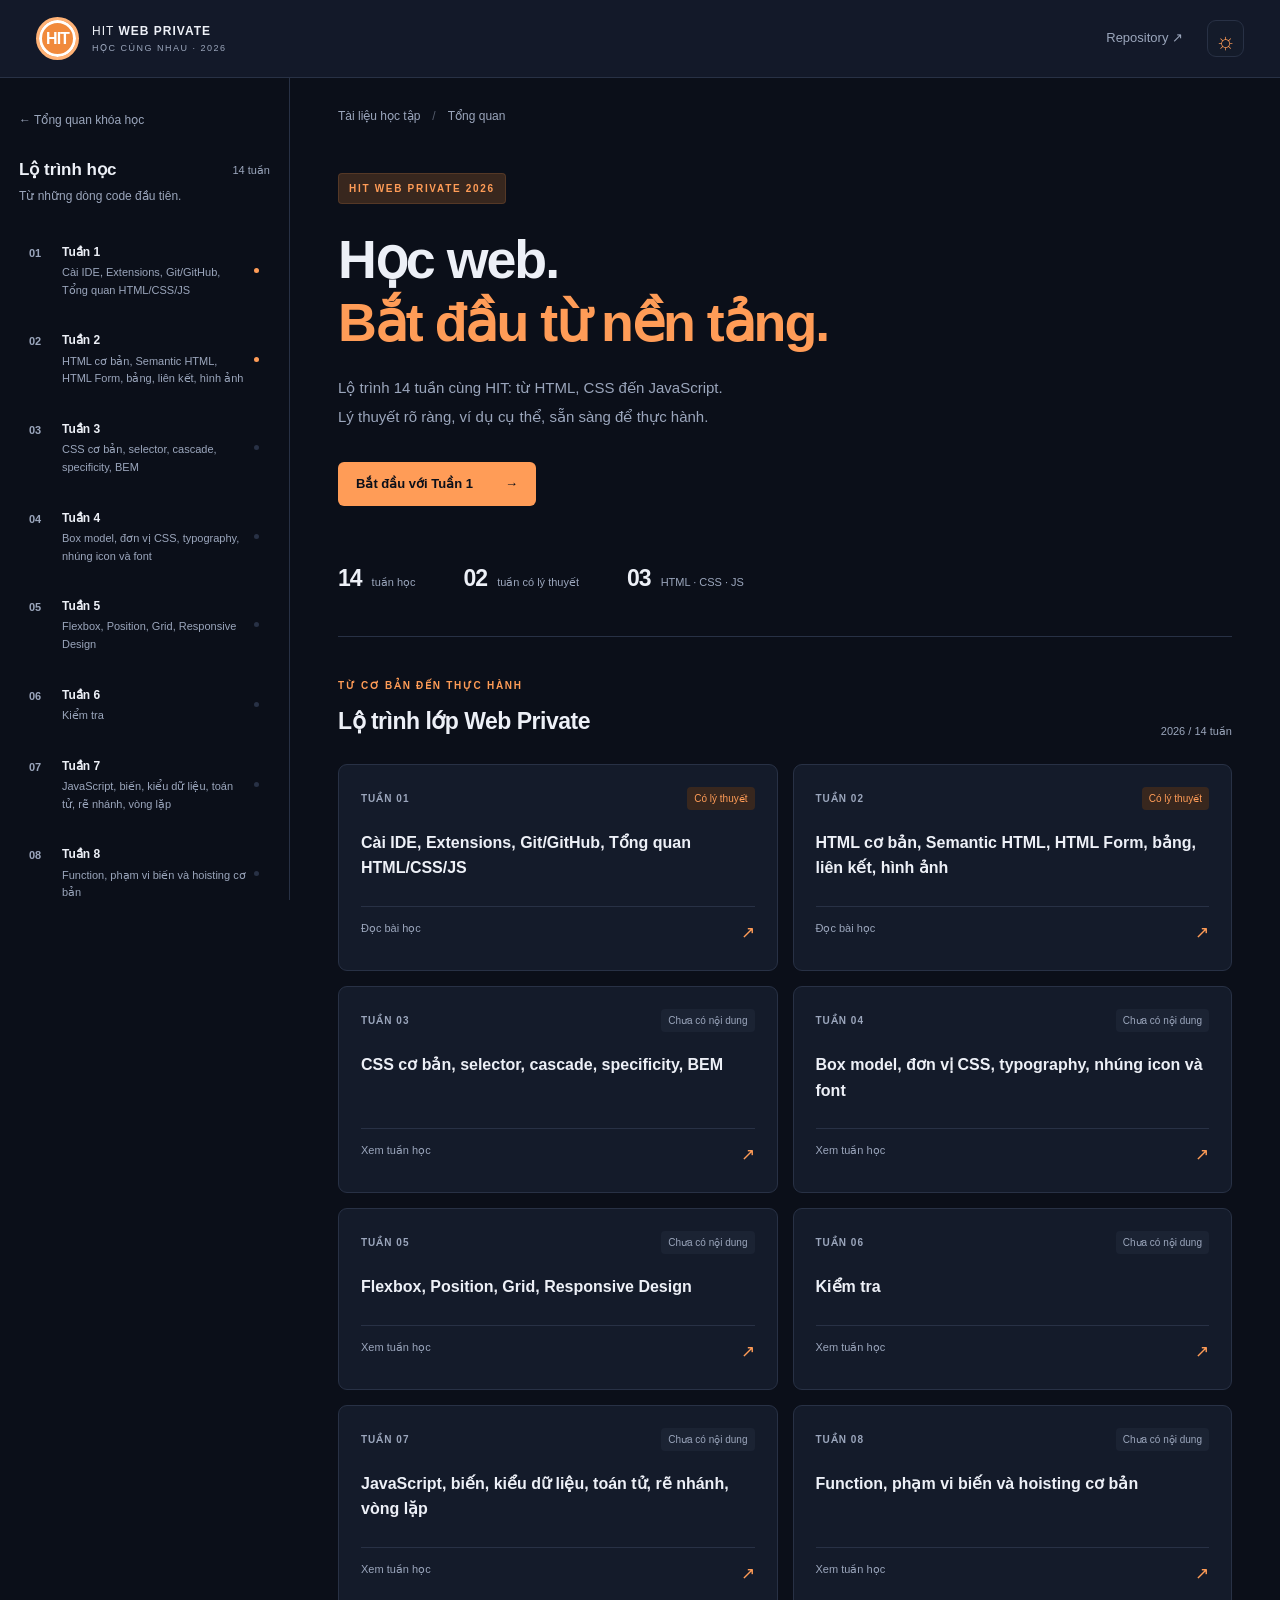
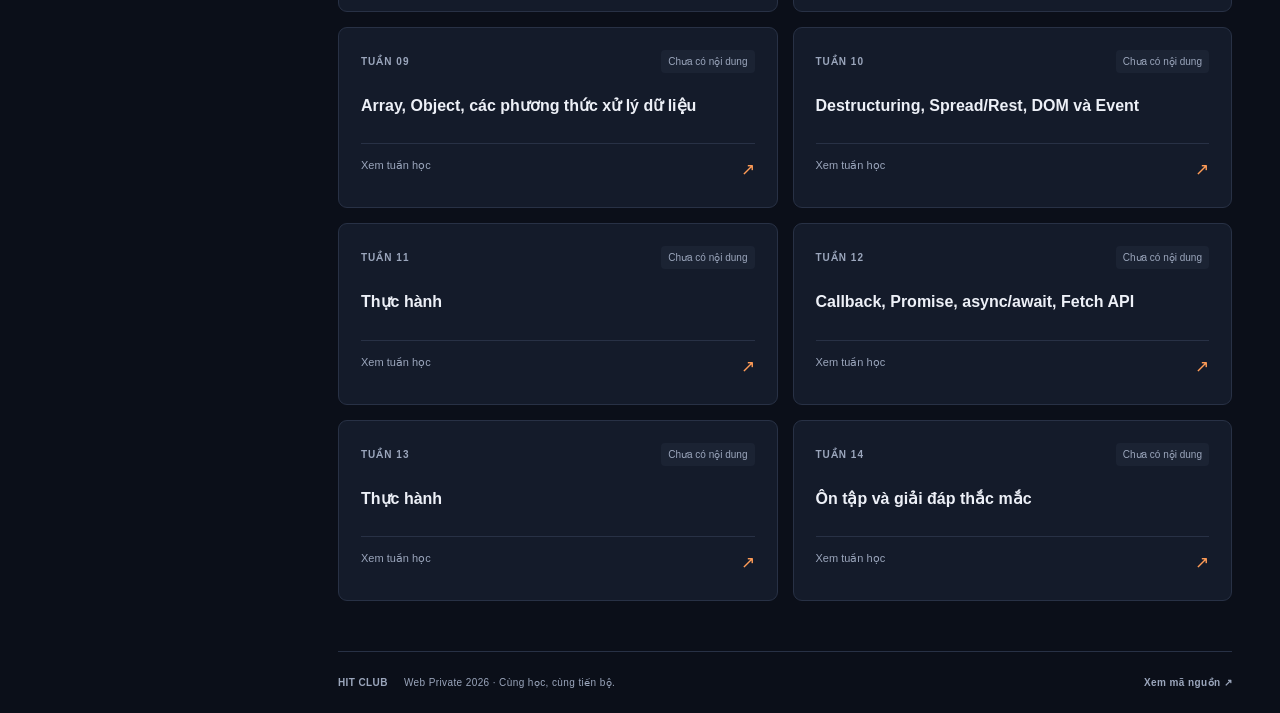
==== index.html @ e788c8a3 "feat(01-01): add weekly theory website" ====
<!DOCTYPE html>
<html lang="vi"><head><meta charset="utf-8"><meta name="viewport" content="width=device-width, initial-scale=1"><meta name="description" content="Tài liệu lớp HIT Web Private 2026: lộ trình 14 tuần, lý thuyết và ví dụ thực hành."><title>Lộ trình học · HIT Web Private 2026</title><link rel="stylesheet" href="assets/site.css"><script src="assets/site.js" defer></script></head>
<body><a class="skip" href="#content">Đến nội dung chính</a><header class="header"><a class="brand" href="index.html"><span class="logo">HIT</span><span>HIT <strong>WEB PRIVATE</strong><small>HỌC CÙNG NHAU · 2026</small></span></a><div class="header-actions"><a class="repo" href="https://github.com/thienbao28287/WEB_PRIVATE_2026">Repository ↗</a><button id="theme" type="button" aria-label="Chuyển giao diện sáng tối">☼</button></div></header>
<div class="layout"><aside class="sidebar"><a class="course-home" href="index.html">← Tổng quan khóa học</a><div class="sidebar-title"><h2>Lộ trình học</h2><span>14 tuần</span></div><p class="sidebar-note">Từ những dòng code đầu tiên.</p><nav aria-label="Danh sách tuần"><a class="week " href="Lesson1/README.html" ><span class="week-number">01</span><span><b>Tuần 1</b><span>Cài IDE, Extensions, Git/GitHub, Tổng quan HTML/CSS/JS</span></span><span class="status ready" aria-label="Có lý thuyết"></span></a><a class="week " href="Lesson2/README.html" ><span class="week-number">02</span><span><b>Tuần 2</b><span>HTML cơ bản, Semantic HTML, HTML Form, bảng, liên kết, hình ảnh</span></span><span class="status ready" aria-label="Có lý thuyết"></span></a><a class="week " href="Lesson3/README.html" ><span class="week-number">03</span><span><b>Tuần 3</b><span>CSS cơ bản, selector, cascade, specificity, BEM</span></span><span class="status " aria-label="Chưa có nội dung"></span></a><a class="week " href="Lesson4/README.html" ><span class="week-number">04</span><span><b>Tuần 4</b><span>Box model, đơn vị CSS, typography, nhúng icon và font</span></span><span class="status " aria-label="Chưa có nội dung"></span></a><a class="week " href="Lesson5/README.html" ><span class="week-number">05</span><span><b>Tuần 5</b><span>Flexbox, Position, Grid, Responsive Design</span></span><span class="status " aria-label="Chưa có nội dung"></span></a><a class="week " href="Lesson6/README.html" ><span class="week-number">06</span><span><b>Tuần 6</b><span>Kiểm tra</span></span><span class="status " aria-label="Chưa có nội dung"></span></a><a class="week " href="Lesson7/README.html" ><span class="week-number">07</span><span><b>Tuần 7</b><span>JavaScript, biến, kiểu dữ liệu, toán tử, rẽ nhánh, vòng lặp</span></span><span class="status " aria-label="Chưa có nội dung"></span></a><a class="week " href="Lesson8/README.html" ><span class="week-number">08</span><span><b>Tuần 8</b><span>Function, phạm vi biến và hoisting cơ bản</span></span><span class="status " aria-label="Chưa có nội dung"></span></a><a class="week " href="Lesson9/README.html" ><span class="week-number">09</span><span><b>Tuần 9</b><span>Array, Object, các phương thức xử lý dữ liệu</span></span><span class="status " aria-label="Chưa có nội dung"></span></a><a class="week " href="Lesson10/README.html" ><span class="week-number">10</span><span><b>Tuần 10</b><span>Destructuring, Spread/Rest, DOM và Event</span></span><span class="status " aria-label="Chưa có nội dung"></span></a><a class="week " href="Lesson11/README.html" ><span class="week-number">11</span><span><b>Tuần 11</b><span>Thực hành</span></span><span class="status " aria-label="Chưa có nội dung"></span></a><a class="week " href="Lesson12/README.html" ><span class="week-number">12</span><span><b>Tuần 12</b><span>Callback, Promise, async/await, Fetch API</span></span><span class="status " aria-label="Chưa có nội dung"></span></a><a class="week " href="Lesson13/README.html" ><span class="week-number">13</span><span><b>Tuần 13</b><span>Thực hành</span></span><span class="status " aria-label="Chưa có nội dung"></span></a><a class="week " href="Lesson14/README.html" ><span class="week-number">14</span><span><b>Tuần 14</b><span>Ôn tập và giải đáp thắc mắc</span></span><span class="status " aria-label="Chưa có nội dung"></span></a></nav><div class="sidebar-footer"><span class="status ready"></span> 2 tuần đã có tài liệu</div></aside><main id="content" tabindex="-1"><div class="breadcrumb">Tài liệu học tập <span>/</span> Tổng quan</div><section class="hero"><span class="eyebrow">HIT WEB PRIVATE 2026</span><h1>Học web.<br><span>Bắt đầu từ nền tảng.</span></h1><p>Lộ trình 14 tuần cùng HIT: từ HTML, CSS đến JavaScript.<br>Lý thuyết rõ ràng, ví dụ cụ thể, sẵn sàng để thực hành.</p><a class="primary" href="Lesson1/README.html">Bắt đầu với Tuần 1 <span>→</span></a><div class="course-stats"><div><strong>14</strong><span>tuần học</span></div><div><strong>02</strong><span>tuần có lý thuyết</span></div><div><strong>03</strong><span>HTML · CSS · JS</span></div></div></section><section class="curriculum"><div class="section-title"><div><span class="eyebrow">TỪ CƠ BẢN ĐẾN THỰC HÀNH</span><h2>Lộ trình lớp Web Private</h2></div><span>2026 / 14 tuần</span></div><div class="lesson-grid"><a class="lesson-card" href="Lesson1/README.html"><div class="card-meta"><span>TUẦN 01</span><span class="pill published">Có lý thuyết</span></div><h3>Cài IDE, Extensions, Git/GitHub, Tổng quan HTML/CSS/JS</h3><div class="card-bottom"><span>Đọc bài học</span><span aria-hidden="true">↗</span></div></a><a class="lesson-card" href="Lesson2/README.html"><div class="card-meta"><span>TUẦN 02</span><span class="pill published">Có lý thuyết</span></div><h3>HTML cơ bản, Semantic HTML, HTML Form, bảng, liên kết, hình ảnh</h3><div class="card-bottom"><span>Đọc bài học</span><span aria-hidden="true">↗</span></div></a><a class="lesson-card" href="Lesson3/README.html"><div class="card-meta"><span>TUẦN 03</span><span class="pill ">Chưa có nội dung</span></div><h3>CSS cơ bản, selector, cascade, specificity, BEM</h3><div class="card-bottom"><span>Xem tuần học</span><span aria-hidden="true">↗</span></div></a><a class="lesson-card" href="Lesson4/README.html"><div class="card-meta"><span>TUẦN 04</span><span class="pill ">Chưa có nội dung</span></div><h3>Box model, đơn vị CSS, typography, nhúng icon và font</h3><div class="card-bottom"><span>Xem tuần học</span><span aria-hidden="true">↗</span></div></a><a class="lesson-card" href="Lesson5/README.html"><div class="card-meta"><span>TUẦN 05</span><span class="pill ">Chưa có nội dung</span></div><h3>Flexbox, Position, Grid, Responsive Design</h3><div class="card-bottom"><span>Xem tuần học</span><span aria-hidden="true">↗</span></div></a><a class="lesson-card" href="Lesson6/README.html"><div class="card-meta"><span>TUẦN 06</span><span class="pill ">Chưa có nội dung</span></div><h3>Kiểm tra</h3><div class="card-bottom"><span>Xem tuần học</span><span aria-hidden="true">↗</span></div></a><a class="lesson-card" href="Lesson7/README.html"><div class="card-meta"><span>TUẦN 07</span><span class="pill ">Chưa có nội dung</span></div><h3>JavaScript, biến, kiểu dữ liệu, toán tử, rẽ nhánh, vòng lặp</h3><div class="card-bottom"><span>Xem tuần học</span><span aria-hidden="true">↗</span></div></a><a class="lesson-card" href="Lesson8/README.html"><div class="card-meta"><span>TUẦN 08</span><span class="pill ">Chưa có nội dung</span></div><h3>Function, phạm vi biến và hoisting cơ bản</h3><div class="card-bottom"><span>Xem tuần học</span><span aria-hidden="true">↗</span></div></a><a class="lesson-card" href="Lesson9/README.html"><div class="card-meta"><span>TUẦN 09</span><span class="pill ">Chưa có nội dung</span></div><h3>Array, Object, các phương thức xử lý dữ liệu</h3><div class="card-bottom"><span>Xem tuần học</span><span aria-hidden="true">↗</span></div></a><a class="lesson-card" href="Lesson10/README.html"><div class="card-meta"><span>TUẦN 10</span><span class="pill ">Chưa có nội dung</span></div><h3>Destructuring, Spread/Rest, DOM và Event</h3><div class="card-bottom"><span>Xem tuần học</span><span aria-hidden="true">↗</span></div></a><a class="lesson-card" href="Lesson11/README.html"><div class="card-meta"><span>TUẦN 11</span><span class="pill ">Chưa có nội dung</span></div><h3>Thực hành</h3><div class="card-bottom"><span>Xem tuần học</span><span aria-hidden="true">↗</span></div></a><a class="lesson-card" href="Lesson12/README.html"><div class="card-meta"><span>TUẦN 12</span><span class="pill ">Chưa có nội dung</span></div><h3>Callback, Promise, async/await, Fetch API</h3><div class="card-bottom"><span>Xem tuần học</span><span aria-hidden="true">↗</span></div></a><a class="lesson-card" href="Lesson13/README.html"><div class="card-meta"><span>TUẦN 13</span><span class="pill ">Chưa có nội dung</span></div><h3>Thực hành</h3><div class="card-bottom"><span>Xem tuần học</span><span aria-hidden="true">↗</span></div></a><a class="lesson-card" href="Lesson14/README.html"><div class="card-meta"><span>TUẦN 14</span><span class="pill ">Chưa có nội dung</span></div><h3>Ôn tập và giải đáp thắc mắc</h3><div class="card-bottom"><span>Xem tuần học</span><span aria-hidden="true">↗</span></div></a></div></section><footer class="footer">HIT CLUB <span>Web Private 2026 · Cùng học, cùng tiến bộ.</span><a href="https://github.com/thienbao28287/WEB_PRIVATE_2026">Xem mã nguồn ↗</a></footer></main></div><button id="top" type="button" aria-label="Về đầu trang" hidden>↑</button></body></html>
---- assets/site.css ----
:root{color-scheme:dark;--bg:#0b0f19;--surface:#141b2a;--surface2:#1b2333;--text:#edf0f7;--muted:#9ba6bc;--line:#283145;--accent:#ff9c57;--tint:#38271e;--header:rgba(20,27,42,.96)}
:root[data-theme=light]{color-scheme:light;--bg:#faf9f6;--surface:#fff;--surface2:#f0eeea;--text:#222936;--muted:#606979;--line:#dededb;--accent:#ab4700;--tint:#fff0e3;--header:rgba(255,255,255,.96)}
*{box-sizing:border-box}html{scroll-behavior:smooth;scroll-padding-top:100px}body{margin:0;background:var(--bg);color:var(--text);font:15px/1.7 'Segoe UI',Arial,sans-serif}a{color:inherit;text-decoration:none}button{font:inherit;cursor:pointer}button,a{-webkit-tap-highlight-color:transparent}a:focus-visible,button:focus-visible{outline:2px solid var(--accent);outline-offset:5px}button{color:var(--text);background:var(--surface);border:1px solid var(--line)}.skip{position:fixed;top:-80px;background:var(--surface);padding:12px;z-index:20}.skip:focus{top:5px}.header{height:78px;position:sticky;top:0;z-index:10;display:flex;align-items:center;justify-content:space-between;padding:0 36px;background:var(--header);border-bottom:1px solid var(--line)}.brand{display:flex;align-items:center;gap:13px;font-size:12px;letter-spacing:1px}.brand strong{font-weight:800}.brand small{display:block;font-size:9px;color:var(--muted);letter-spacing:1.5px}.logo{border:3px solid #ffb276;background:#f18a3c;color:white;box-shadow:inset 0 0 0 3px white;border-radius:50%;width:43px;height:43px;display:grid;place-items:center;font-weight:900;font-size:16px;letter-spacing:-1px}.header-actions{display:flex;align-items:center;gap:24px}.repo{color:var(--muted);font-size:13px}.header button{width:37px;height:37px;border-radius:9px;font-size:23px;color:var(--accent)}.layout{max-width:1600px;margin:auto;display:grid;grid-template-columns:290px minmax(0,1fr)}.layout:has(.toc){grid-template-columns:290px minmax(0,1fr) 220px}.sidebar{position:sticky;top:78px;height:calc(100dvh - 78px);overflow-y:auto;padding:28px 19px;border-right:1px solid var(--line);scrollbar-width:thin}.course-home{font-size:12px;color:var(--muted)}.sidebar-title{display:flex;align-items:center;justify-content:space-between;margin-top:24px}.sidebar-title h2{font-size:17px;margin:0}.sidebar-title>span{font-size:11px;color:var(--muted)}.sidebar-note{font-size:12px;color:var(--muted);margin:2px 0 22px}.week{display:grid;grid-template-columns:25px 1fr 6px;gap:8px;padding:12px 9px;border:1px solid transparent;border-radius:7px;margin:5px 0;align-items:center}.week:hover{background:var(--surface)}.week.active{background:var(--tint);border-color:var(--accent)}.week-number{font-size:11px;font-weight:700;color:var(--muted);align-self:start;padding-top:2px}.week b{display:block;font-size:12px;font-weight:650}.week>span>span{display:block;color:var(--muted);font-size:11px;line-height:1.6;margin-top:2px}.status{display:inline-block;width:5px;height:5px;border-radius:50%;background:var(--line)}.status.ready{background:var(--accent)}.sidebar-footer{padding:18px 8px;color:var(--muted);font-size:11px;border-top:1px solid var(--line);margin-top:20px}.sidebar-footer .status{margin-right:6px}main{padding:28px 48px 0;min-width:0}.breadcrumb{color:var(--muted);font-size:12px;display:flex;gap:12px}.breadcrumb span{opacity:.5}.hero{padding:47px 0 38px;position:relative;border-bottom:1px solid var(--line)}.eyebrow{font-size:10px;font-weight:750;letter-spacing:1.7px;color:var(--accent)}.hero>.eyebrow{background:var(--tint);border:1px solid #ff9c5725;border-radius:4px;display:inline-block;padding:6px 10px}.hero h1{font-size:clamp(36px,4.2vw,63px);line-height:1.16;letter-spacing:-2px;margin:24px 0 21px;font-weight:800}.hero h1 span{color:var(--accent)}.hero p{font-size:15px;color:var(--muted);line-height:1.9}.primary{display:inline-flex;gap:32px;align-items:center;background:var(--accent);color:var(--bg);border-radius:6px;padding:11px 18px;font-size:13px;font-weight:750;margin:16px 0}.primary:hover{filter:brightness(1.1)}.course-stats{display:flex;gap:48px;margin-top:37px}.course-stats>div{display:flex;align-items:baseline;gap:10px}.course-stats strong{font-size:23px;letter-spacing:-1px}.course-stats span{font-size:11px;color:var(--muted)}.curriculum{padding:34px 0 50px}.section-title{display:flex;align-items:end;justify-content:space-between;gap:15px;margin-bottom:23px}.section-title h2{font-size:23px;margin:5px 0 0;letter-spacing:-.5px}.section-title>span{font-size:11px;color:var(--muted);white-space:nowrap}.lesson-grid{display:grid;grid-template-columns:repeat(2,minmax(0,1fr));gap:15px}.lesson-card{display:flex;flex-direction:column;padding:22px;background:var(--surface);border:1px solid var(--line);border-radius:9px;transition:border-color .15s,transform .15s}.lesson-card:hover{border-color:var(--accent);transform:translateY(-2px)}.card-meta{display:flex;align-items:center;justify-content:space-between;gap:8px;font-size:10px;font-weight:700;letter-spacing:1px;color:var(--muted)}.pill{font-weight:400;letter-spacing:0;font-size:10px;padding:3px 7px;border-radius:4px;background:var(--surface2)}.pill.published{background:var(--tint);color:var(--accent)}.lesson-card h3{font-size:16px;line-height:1.6;margin:20px 0 25px;font-weight:650}.card-bottom{margin-top:auto;border-top:1px solid var(--line);padding-top:12px;display:flex;justify-content:space-between;font-size:11px;color:var(--muted)}.card-bottom>span:last-child{color:var(--accent);font-size:17px}.footer{border-top:1px solid var(--line);padding:22px 0;display:flex;gap:16px;flex-wrap:wrap;font-size:10px;font-weight:700;letter-spacing:.4px;color:var(--muted)}.footer span{font-weight:400}.footer a{margin-left:auto}.lesson-header{padding:39px 0 26px;border-bottom:1px solid var(--line)}.lesson-header h1{font-size:clamp(28px,3vw,42px);line-height:1.3;letter-spacing:-1px;margin:16px 0 20px}.lesson-meta{display:flex;gap:22px;font-size:11px;color:var(--muted)}.lesson-meta a{color:var(--accent)}.prose{line-height:1.9;font-size:15px;padding:12px 0 30px;overflow-wrap:anywhere}.prose h2{font-size:25px;line-height:1.4;margin:35px 0 18px}.prose h3{font-size:19px;margin:29px 0 15px}.prose p{margin:15px 0;color:var(--muted)}.prose li{color:var(--muted);padding-left:4px;margin:6px 0}.prose ul{padding-left:23px}.prose strong{color:var(--text);font-weight:650}.prose a{color:var(--accent);text-decoration:underline;text-underline-offset:3px}.prose img{max-width:100%;height:auto;display:block;border-radius:7px;margin:20px 0;border:1px solid var(--line)}.prose hr{border:0;border-top:1px solid var(--line);margin:25px 0}.prose h2+hr{display:none}code{font:12px/1.8 Consolas,'Courier New',monospace;background:var(--surface2);color:var(--accent);padding:3px 5px;border-radius:4px}.code-block{background:var(--surface);border:1px solid var(--line);border-radius:8px;margin:20px 0;overflow:hidden}.code-toolbar{display:flex;align-items:center;justify-content:space-between;padding:7px 15px;background:var(--surface2);font:11px Consolas,monospace;color:var(--muted)}.copy{font:11px 'Segoe UI',sans-serif;background:transparent;border:0;color:var(--muted);padding:5px}.copy:hover{color:var(--accent)}pre{overflow:auto;margin:0;padding:20px;line-height:1.8;tab-size:4}pre code{background:none;padding:0;color:var(--text);font-size:12px;white-space:pre}.table-wrap{max-width:100%;overflow-x:auto;border:1px solid var(--line);border-radius:7px;margin:20px 0}table{border-collapse:collapse;width:100%;min-width:430px;font-size:13px}th,td{text-align:left;border-bottom:1px solid var(--line);padding:12px 15px;vertical-align:top}th{background:var(--surface2);font-weight:650}td{color:var(--muted)}tr:last-child td{border-bottom:0}.toc{position:sticky;top:78px;height:calc(100dvh - 78px);overflow:auto;padding:36px 22px 25px 0}.toc nav{border-left:1px solid var(--line);margin-top:18px}.toc a{display:block;padding:7px 0 7px 14px;border-left:2px solid transparent;margin-left:-1px;font-size:11px;line-height:1.6;color:var(--muted)}.toc a.level-3{padding-left:24px;font-size:10px}.toc a.current,.toc a:hover{color:var(--accent);border-left-color:var(--accent)}.lesson-pagination{display:flex;justify-content:space-between;gap:20px;border-top:1px solid var(--line);padding:25px 0;font-size:13px;color:var(--accent)}.empty{padding:65px 0 90px}.empty h2{font-size:30px}.empty p{max-width:55ch}#top{position:fixed;right:22px;bottom:22px;width:40px;height:40px;border-radius:8px;color:var(--accent);z-index:9}#top[hidden]{display:none}
@media(min-width:1500px){main{padding-left:64px;padding-right:64px}}@media(max-width:1199px){.layout:has(.toc){grid-template-columns:260px minmax(0,1fr)}.layout{grid-template-columns:260px minmax(0,1fr)}.toc{display:none}main{padding:25px 32px 0}.course-stats{gap:24px}}@media(max-width:767px){.header{height:65px;padding:0 20px}.brand{font-size:10px}.brand small{font-size:8px}.repo{font-size:11px}.header-actions{gap:14px}.logo{width:37px;height:37px;font-size:14px}.layout,.layout:has(.toc){display:flex;flex-direction:column}.sidebar{order:2;position:static;height:auto;border-right:0;border-top:1px solid var(--line);padding:24px}.sidebar nav{display:grid;grid-template-columns:1fr 1fr;gap:5px}.week{margin:0}.sidebar-title{margin-top:18px}main{padding:23px 24px 0}.hero{padding:32px 0}.hero h1{font-size:41px;letter-spacing:-1.6px}.hero p{font-size:14px}.course-stats{gap:20px;justify-content:space-between}.course-stats>div{display:block}.course-stats strong,.course-stats span{display:block}.course-stats span{font-size:10px}.section-title h2{font-size:21px}.section-title>span{display:none}.lesson-grid{gap:12px}.lesson-card{padding:18px}.card-meta{flex-wrap:wrap}.lesson-card h3{font-size:14px}.footer{font-size:10px;gap:7px}.footer a{margin-left:0}.lesson-header{padding-top:29px}.prose{font-size:14px}.prose h2{font-size:23px}.prose h3{font-size:18px}}@media(max-width:420px){.hero h1{font-size:35px}.lesson-grid,.sidebar nav{grid-template-columns:1fr}.card-meta{flex-wrap:nowrap}.lesson-card h3{margin:14px 0 20px;font-size:16px}.header .repo{display:none}}@media(prefers-reduced-motion:reduce){html{scroll-behavior:auto}*,*::before,*::after{transition:none!important}}
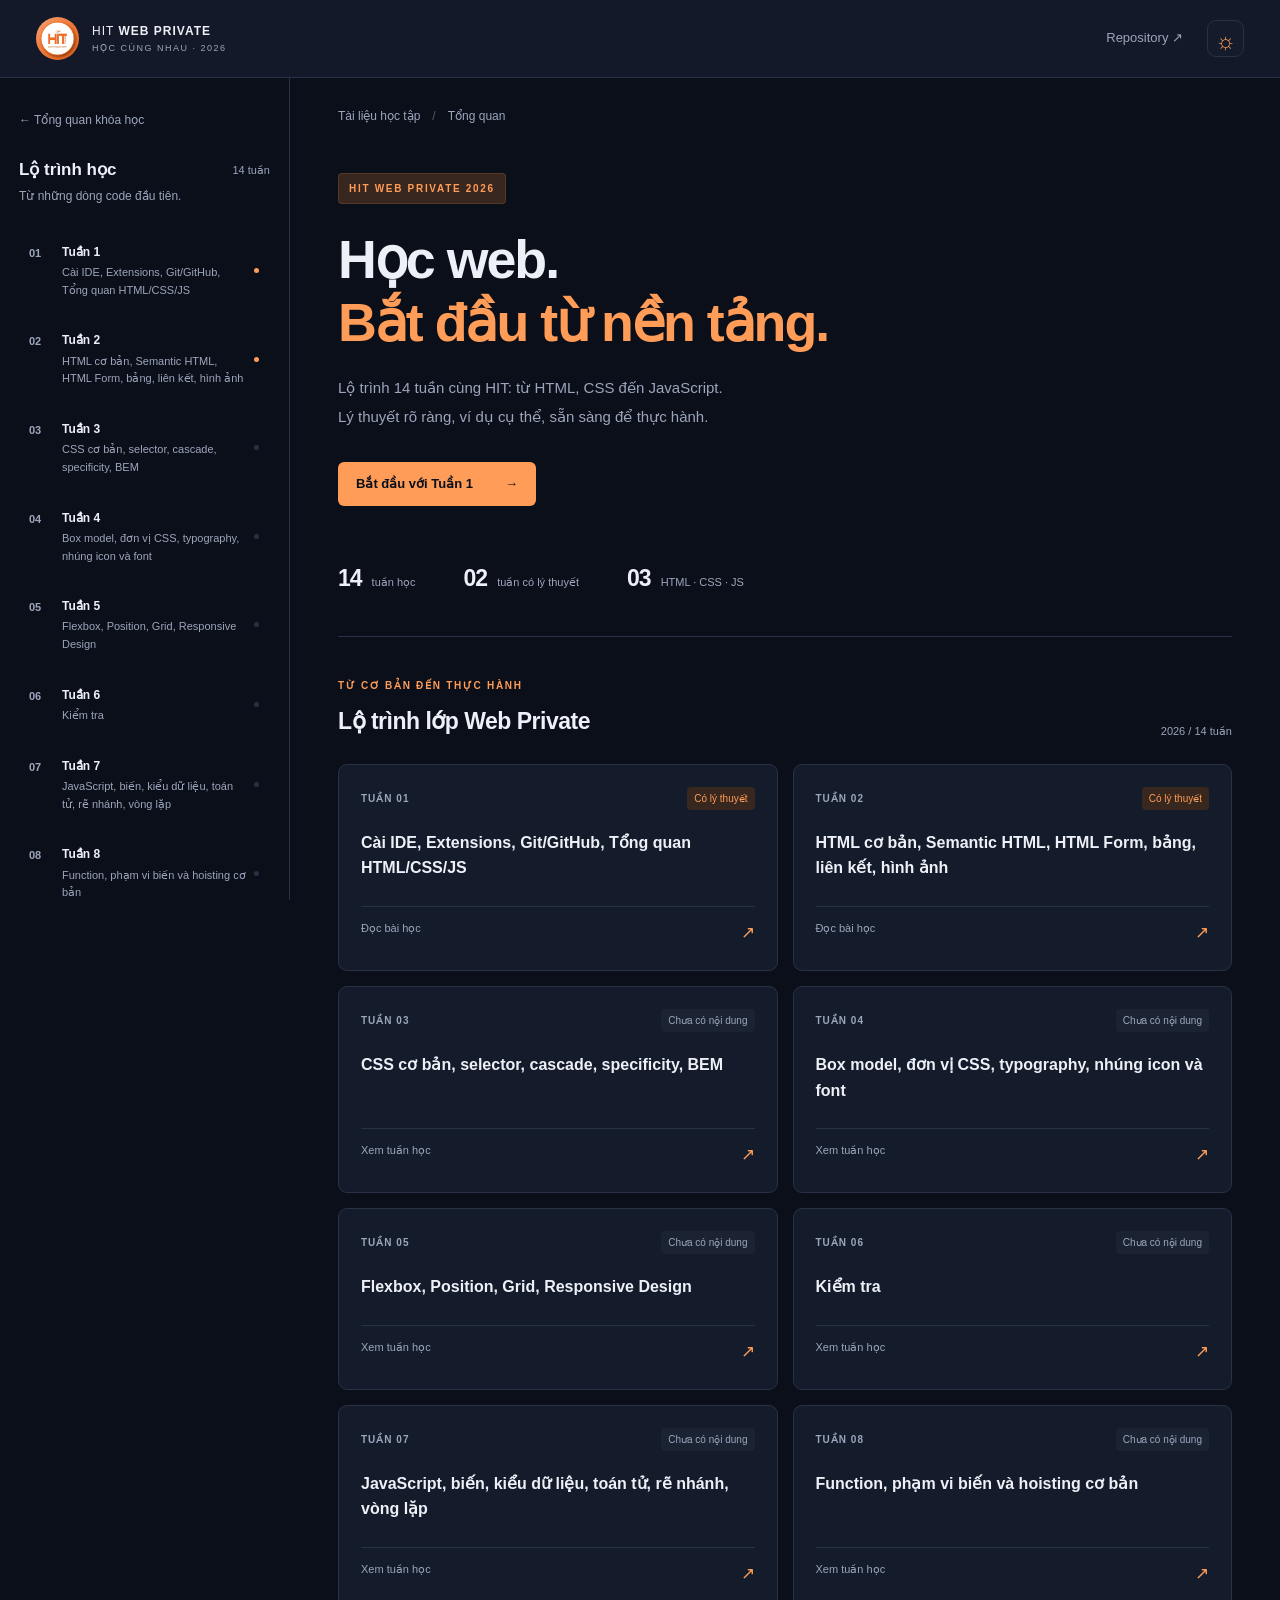
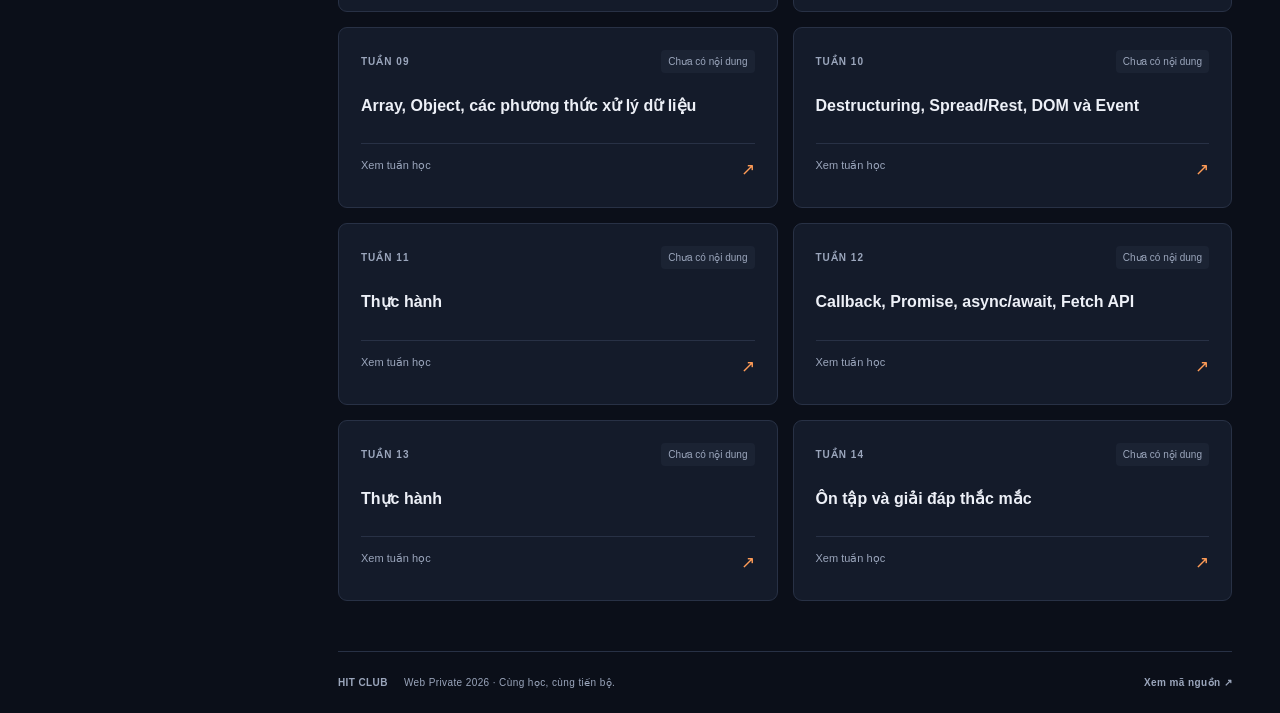
==== commit 767dc5ae: "fix(01-01): use official club logo" ====
--- a/index.html
+++ b/index.html
@@ -1,4 +1,4 @@
 <!DOCTYPE html>
 <html lang="vi"><head><meta charset="utf-8"><meta name="viewport" content="width=device-width, initial-scale=1"><meta name="description" content="Tài liệu lớp HIT Web Private 2026: lộ trình 14 tuần, lý thuyết và ví dụ thực hành."><title>Lộ trình học · HIT Web Private 2026</title><link rel="stylesheet" href="assets/site.css"><script src="assets/site.js" defer></script></head>
-<body><a class="skip" href="#content">Đến nội dung chính</a><header class="header"><a class="brand" href="index.html"><span class="logo">HIT</span><span>HIT <strong>WEB PRIVATE</strong><small>HỌC CÙNG NHAU · 2026</small></span></a><div class="header-actions"><a class="repo" href="https://github.com/thienbao28287/WEB_PRIVATE_2026">Repository ↗</a><button id="theme" type="button" aria-label="Chuyển giao diện sáng tối">☼</button></div></header>
+<body><a class="skip" href="#content">Đến nội dung chính</a><header class="header"><a class="brand" href="index.html"><img class="logo" src="assets/logoCLB.jpg" alt="Logo CLB Tin học Đại học Công nghiệp Hà Nội" width="43" height="43"><span>HIT <strong>WEB PRIVATE</strong><small>HỌC CÙNG NHAU · 2026</small></span></a><div class="header-actions"><a class="repo" href="https://github.com/thienbao28287/WEB_PRIVATE_2026">Repository ↗</a><button id="theme" type="button" aria-label="Chuyển giao diện sáng tối">☼</button></div></header>
 <div class="layout"><aside class="sidebar"><a class="course-home" href="index.html">← Tổng quan khóa học</a><div class="sidebar-title"><h2>Lộ trình học</h2><span>14 tuần</span></div><p class="sidebar-note">Từ những dòng code đầu tiên.</p><nav aria-label="Danh sách tuần"><a class="week " href="Lesson1/README.html" ><span class="week-number">01</span><span><b>Tuần 1</b><span>Cài IDE, Extensions, Git/GitHub, Tổng quan HTML/CSS/JS</span></span><span class="status ready" aria-label="Có lý thuyết"></span></a><a class="week " href="Lesson2/README.html" ><span class="week-number">02</span><span><b>Tuần 2</b><span>HTML cơ bản, Semantic HTML, HTML Form, bảng, liên kết, hình ảnh</span></span><span class="status ready" aria-label="Có lý thuyết"></span></a><a class="week " href="Lesson3/README.html" ><span class="week-number">03</span><span><b>Tuần 3</b><span>CSS cơ bản, selector, cascade, specificity, BEM</span></span><span class="status " aria-label="Chưa có nội dung"></span></a><a class="week " href="Lesson4/README.html" ><span class="week-number">04</span><span><b>Tuần 4</b><span>Box model, đơn vị CSS, typography, nhúng icon và font</span></span><span class="status " aria-label="Chưa có nội dung"></span></a><a class="week " href="Lesson5/README.html" ><span class="week-number">05</span><span><b>Tuần 5</b><span>Flexbox, Position, Grid, Responsive Design</span></span><span class="status " aria-label="Chưa có nội dung"></span></a><a class="week " href="Lesson6/README.html" ><span class="week-number">06</span><span><b>Tuần 6</b><span>Kiểm tra</span></span><span class="status " aria-label="Chưa có nội dung"></span></a><a class="week " href="Lesson7/README.html" ><span class="week-number">07</span><span><b>Tuần 7</b><span>JavaScript, biến, kiểu dữ liệu, toán tử, rẽ nhánh, vòng lặp</span></span><span class="status " aria-label="Chưa có nội dung"></span></a><a class="week " href="Lesson8/README.html" ><span class="week-number">08</span><span><b>Tuần 8</b><span>Function, phạm vi biến và hoisting cơ bản</span></span><span class="status " aria-label="Chưa có nội dung"></span></a><a class="week " href="Lesson9/README.html" ><span class="week-number">09</span><span><b>Tuần 9</b><span>Array, Object, các phương thức xử lý dữ liệu</span></span><span class="status " aria-label="Chưa có nội dung"></span></a><a class="week " href="Lesson10/README.html" ><span class="week-number">10</span><span><b>Tuần 10</b><span>Destructuring, Spread/Rest, DOM và Event</span></span><span class="status " aria-label="Chưa có nội dung"></span></a><a class="week " href="Lesson11/README.html" ><span class="week-number">11</span><span><b>Tuần 11</b><span>Thực hành</span></span><span class="status " aria-label="Chưa có nội dung"></span></a><a class="week " href="Lesson12/README.html" ><span class="week-number">12</span><span><b>Tuần 12</b><span>Callback, Promise, async/await, Fetch API</span></span><span class="status " aria-label="Chưa có nội dung"></span></a><a class="week " href="Lesson13/README.html" ><span class="week-number">13</span><span><b>Tuần 13</b><span>Thực hành</span></span><span class="status " aria-label="Chưa có nội dung"></span></a><a class="week " href="Lesson14/README.html" ><span class="week-number">14</span><span><b>Tuần 14</b><span>Ôn tập và giải đáp thắc mắc</span></span><span class="status " aria-label="Chưa có nội dung"></span></a></nav><div class="sidebar-footer"><span class="status ready"></span> 2 tuần đã có tài liệu</div></aside><main id="content" tabindex="-1"><div class="breadcrumb">Tài liệu học tập <span>/</span> Tổng quan</div><section class="hero"><span class="eyebrow">HIT WEB PRIVATE 2026</span><h1>Học web.<br><span>Bắt đầu từ nền tảng.</span></h1><p>Lộ trình 14 tuần cùng HIT: từ HTML, CSS đến JavaScript.<br>Lý thuyết rõ ràng, ví dụ cụ thể, sẵn sàng để thực hành.</p><a class="primary" href="Lesson1/README.html">Bắt đầu với Tuần 1 <span>→</span></a><div class="course-stats"><div><strong>14</strong><span>tuần học</span></div><div><strong>02</strong><span>tuần có lý thuyết</span></div><div><strong>03</strong><span>HTML · CSS · JS</span></div></div></section><section class="curriculum"><div class="section-title"><div><span class="eyebrow">TỪ CƠ BẢN ĐẾN THỰC HÀNH</span><h2>Lộ trình lớp Web Private</h2></div><span>2026 / 14 tuần</span></div><div class="lesson-grid"><a class="lesson-card" href="Lesson1/README.html"><div class="card-meta"><span>TUẦN 01</span><span class="pill published">Có lý thuyết</span></div><h3>Cài IDE, Extensions, Git/GitHub, Tổng quan HTML/CSS/JS</h3><div class="card-bottom"><span>Đọc bài học</span><span aria-hidden="true">↗</span></div></a><a class="lesson-card" href="Lesson2/README.html"><div class="card-meta"><span>TUẦN 02</span><span class="pill published">Có lý thuyết</span></div><h3>HTML cơ bản, Semantic HTML, HTML Form, bảng, liên kết, hình ảnh</h3><div class="card-bottom"><span>Đọc bài học</span><span aria-hidden="true">↗</span></div></a><a class="lesson-card" href="Lesson3/README.html"><div class="card-meta"><span>TUẦN 03</span><span class="pill ">Chưa có nội dung</span></div><h3>CSS cơ bản, selector, cascade, specificity, BEM</h3><div class="card-bottom"><span>Xem tuần học</span><span aria-hidden="true">↗</span></div></a><a class="lesson-card" href="Lesson4/README.html"><div class="card-meta"><span>TUẦN 04</span><span class="pill ">Chưa có nội dung</span></div><h3>Box model, đơn vị CSS, typography, nhúng icon và font</h3><div class="card-bottom"><span>Xem tuần học</span><span aria-hidden="true">↗</span></div></a><a class="lesson-card" href="Lesson5/README.html"><div class="card-meta"><span>TUẦN 05</span><span class="pill ">Chưa có nội dung</span></div><h3>Flexbox, Position, Grid, Responsive Design</h3><div class="card-bottom"><span>Xem tuần học</span><span aria-hidden="true">↗</span></div></a><a class="lesson-card" href="Lesson6/README.html"><div class="card-meta"><span>TUẦN 06</span><span class="pill ">Chưa có nội dung</span></div><h3>Kiểm tra</h3><div class="card-bottom"><span>Xem tuần học</span><span aria-hidden="true">↗</span></div></a><a class="lesson-card" href="Lesson7/README.html"><div class="card-meta"><span>TUẦN 07</span><span class="pill ">Chưa có nội dung</span></div><h3>JavaScript, biến, kiểu dữ liệu, toán tử, rẽ nhánh, vòng lặp</h3><div class="card-bottom"><span>Xem tuần học</span><span aria-hidden="true">↗</span></div></a><a class="lesson-card" href="Lesson8/README.html"><div class="card-meta"><span>TUẦN 08</span><span class="pill ">Chưa có nội dung</span></div><h3>Function, phạm vi biến và hoisting cơ bản</h3><div class="card-bottom"><span>Xem tuần học</span><span aria-hidden="true">↗</span></div></a><a class="lesson-card" href="Lesson9/README.html"><div class="card-meta"><span>TUẦN 09</span><span class="pill ">Chưa có nội dung</span></div><h3>Array, Object, các phương thức xử lý dữ liệu</h3><div class="card-bottom"><span>Xem tuần học</span><span aria-hidden="true">↗</span></div></a><a class="lesson-card" href="Lesson10/README.html"><div class="card-meta"><span>TUẦN 10</span><span class="pill ">Chưa có nội dung</span></div><h3>Destructuring, Spread/Rest, DOM và Event</h3><div class="card-bottom"><span>Xem tuần học</span><span aria-hidden="true">↗</span></div></a><a class="lesson-card" href="Lesson11/README.html"><div class="card-meta"><span>TUẦN 11</span><span class="pill ">Chưa có nội dung</span></div><h3>Thực hành</h3><div class="card-bottom"><span>Xem tuần học</span><span aria-hidden="true">↗</span></div></a><a class="lesson-card" href="Lesson12/README.html"><div class="card-meta"><span>TUẦN 12</span><span class="pill ">Chưa có nội dung</span></div><h3>Callback, Promise, async/await, Fetch API</h3><div class="card-bottom"><span>Xem tuần học</span><span aria-hidden="true">↗</span></div></a><a class="lesson-card" href="Lesson13/README.html"><div class="card-meta"><span>TUẦN 13</span><span class="pill ">Chưa có nội dung</span></div><h3>Thực hành</h3><div class="card-bottom"><span>Xem tuần học</span><span aria-hidden="true">↗</span></div></a><a class="lesson-card" href="Lesson14/README.html"><div class="card-meta"><span>TUẦN 14</span><span class="pill ">Chưa có nội dung</span></div><h3>Ôn tập và giải đáp thắc mắc</h3><div class="card-bottom"><span>Xem tuần học</span><span aria-hidden="true">↗</span></div></a></div></section><footer class="footer">HIT CLUB <span>Web Private 2026 · Cùng học, cùng tiến bộ.</span><a href="https://github.com/thienbao28287/WEB_PRIVATE_2026">Xem mã nguồn ↗</a></footer></main></div><button id="top" type="button" aria-label="Về đầu trang" hidden>↑</button></body></html>
--- a/assets/site.css
+++ b/assets/site.css
@@ -1,4 +1,4 @@
 :root{color-scheme:dark;--bg:#0b0f19;--surface:#141b2a;--surface2:#1b2333;--text:#edf0f7;--muted:#9ba6bc;--line:#283145;--accent:#ff9c57;--tint:#38271e;--header:rgba(20,27,42,.96)}
 :root[data-theme=light]{color-scheme:light;--bg:#faf9f6;--surface:#fff;--surface2:#f0eeea;--text:#222936;--muted:#606979;--line:#dededb;--accent:#ab4700;--tint:#fff0e3;--header:rgba(255,255,255,.96)}
-*{box-sizing:border-box}html{scroll-behavior:smooth;scroll-padding-top:100px}body{margin:0;background:var(--bg);color:var(--text);font:15px/1.7 'Segoe UI',Arial,sans-serif}a{color:inherit;text-decoration:none}button{font:inherit;cursor:pointer}button,a{-webkit-tap-highlight-color:transparent}a:focus-visible,button:focus-visible{outline:2px solid var(--accent);outline-offset:5px}button{color:var(--text);background:var(--surface);border:1px solid var(--line)}.skip{position:fixed;top:-80px;background:var(--surface);padding:12px;z-index:20}.skip:focus{top:5px}.header{height:78px;position:sticky;top:0;z-index:10;display:flex;align-items:center;justify-content:space-between;padding:0 36px;background:var(--header);border-bottom:1px solid var(--line)}.brand{display:flex;align-items:center;gap:13px;font-size:12px;letter-spacing:1px}.brand strong{font-weight:800}.brand small{display:block;font-size:9px;color:var(--muted);letter-spacing:1.5px}.logo{border:3px solid #ffb276;background:#f18a3c;color:white;box-shadow:inset 0 0 0 3px white;border-radius:50%;width:43px;height:43px;display:grid;place-items:center;font-weight:900;font-size:16px;letter-spacing:-1px}.header-actions{display:flex;align-items:center;gap:24px}.repo{color:var(--muted);font-size:13px}.header button{width:37px;height:37px;border-radius:9px;font-size:23px;color:var(--accent)}.layout{max-width:1600px;margin:auto;display:grid;grid-template-columns:290px minmax(0,1fr)}.layout:has(.toc){grid-template-columns:290px minmax(0,1fr) 220px}.sidebar{position:sticky;top:78px;height:calc(100dvh - 78px);overflow-y:auto;padding:28px 19px;border-right:1px solid var(--line);scrollbar-width:thin}.course-home{font-size:12px;color:var(--muted)}.sidebar-title{display:flex;align-items:center;justify-content:space-between;margin-top:24px}.sidebar-title h2{font-size:17px;margin:0}.sidebar-title>span{font-size:11px;color:var(--muted)}.sidebar-note{font-size:12px;color:var(--muted);margin:2px 0 22px}.week{display:grid;grid-template-columns:25px 1fr 6px;gap:8px;padding:12px 9px;border:1px solid transparent;border-radius:7px;margin:5px 0;align-items:center}.week:hover{background:var(--surface)}.week.active{background:var(--tint);border-color:var(--accent)}.week-number{font-size:11px;font-weight:700;color:var(--muted);align-self:start;padding-top:2px}.week b{display:block;font-size:12px;font-weight:650}.week>span>span{display:block;color:var(--muted);font-size:11px;line-height:1.6;margin-top:2px}.status{display:inline-block;width:5px;height:5px;border-radius:50%;background:var(--line)}.status.ready{background:var(--accent)}.sidebar-footer{padding:18px 8px;color:var(--muted);font-size:11px;border-top:1px solid var(--line);margin-top:20px}.sidebar-footer .status{margin-right:6px}main{padding:28px 48px 0;min-width:0}.breadcrumb{color:var(--muted);font-size:12px;display:flex;gap:12px}.breadcrumb span{opacity:.5}.hero{padding:47px 0 38px;position:relative;border-bottom:1px solid var(--line)}.eyebrow{font-size:10px;font-weight:750;letter-spacing:1.7px;color:var(--accent)}.hero>.eyebrow{background:var(--tint);border:1px solid #ff9c5725;border-radius:4px;display:inline-block;padding:6px 10px}.hero h1{font-size:clamp(36px,4.2vw,63px);line-height:1.16;letter-spacing:-2px;margin:24px 0 21px;font-weight:800}.hero h1 span{color:var(--accent)}.hero p{font-size:15px;color:var(--muted);line-height:1.9}.primary{display:inline-flex;gap:32px;align-items:center;background:var(--accent);color:var(--bg);border-radius:6px;padding:11px 18px;font-size:13px;font-weight:750;margin:16px 0}.primary:hover{filter:brightness(1.1)}.course-stats{display:flex;gap:48px;margin-top:37px}.course-stats>div{display:flex;align-items:baseline;gap:10px}.course-stats strong{font-size:23px;letter-spacing:-1px}.course-stats span{font-size:11px;color:var(--muted)}.curriculum{padding:34px 0 50px}.section-title{display:flex;align-items:end;justify-content:space-between;gap:15px;margin-bottom:23px}.section-title h2{font-size:23px;margin:5px 0 0;letter-spacing:-.5px}.section-title>span{font-size:11px;color:var(--muted);white-space:nowrap}.lesson-grid{display:grid;grid-template-columns:repeat(2,minmax(0,1fr));gap:15px}.lesson-card{display:flex;flex-direction:column;padding:22px;background:var(--surface);border:1px solid var(--line);border-radius:9px;transition:border-color .15s,transform .15s}.lesson-card:hover{border-color:var(--accent);transform:translateY(-2px)}.card-meta{display:flex;align-items:center;justify-content:space-between;gap:8px;font-size:10px;font-weight:700;letter-spacing:1px;color:var(--muted)}.pill{font-weight:400;letter-spacing:0;font-size:10px;padding:3px 7px;border-radius:4px;background:var(--surface2)}.pill.published{background:var(--tint);color:var(--accent)}.lesson-card h3{font-size:16px;line-height:1.6;margin:20px 0 25px;font-weight:650}.card-bottom{margin-top:auto;border-top:1px solid var(--line);padding-top:12px;display:flex;justify-content:space-between;font-size:11px;color:var(--muted)}.card-bottom>span:last-child{color:var(--accent);font-size:17px}.footer{border-top:1px solid var(--line);padding:22px 0;display:flex;gap:16px;flex-wrap:wrap;font-size:10px;font-weight:700;letter-spacing:.4px;color:var(--muted)}.footer span{font-weight:400}.footer a{margin-left:auto}.lesson-header{padding:39px 0 26px;border-bottom:1px solid var(--line)}.lesson-header h1{font-size:clamp(28px,3vw,42px);line-height:1.3;letter-spacing:-1px;margin:16px 0 20px}.lesson-meta{display:flex;gap:22px;font-size:11px;color:var(--muted)}.lesson-meta a{color:var(--accent)}.prose{line-height:1.9;font-size:15px;padding:12px 0 30px;overflow-wrap:anywhere}.prose h2{font-size:25px;line-height:1.4;margin:35px 0 18px}.prose h3{font-size:19px;margin:29px 0 15px}.prose p{margin:15px 0;color:var(--muted)}.prose li{color:var(--muted);padding-left:4px;margin:6px 0}.prose ul{padding-left:23px}.prose strong{color:var(--text);font-weight:650}.prose a{color:var(--accent);text-decoration:underline;text-underline-offset:3px}.prose img{max-width:100%;height:auto;display:block;border-radius:7px;margin:20px 0;border:1px solid var(--line)}.prose hr{border:0;border-top:1px solid var(--line);margin:25px 0}.prose h2+hr{display:none}code{font:12px/1.8 Consolas,'Courier New',monospace;background:var(--surface2);color:var(--accent);padding:3px 5px;border-radius:4px}.code-block{background:var(--surface);border:1px solid var(--line);border-radius:8px;margin:20px 0;overflow:hidden}.code-toolbar{display:flex;align-items:center;justify-content:space-between;padding:7px 15px;background:var(--surface2);font:11px Consolas,monospace;color:var(--muted)}.copy{font:11px 'Segoe UI',sans-serif;background:transparent;border:0;color:var(--muted);padding:5px}.copy:hover{color:var(--accent)}pre{overflow:auto;margin:0;padding:20px;line-height:1.8;tab-size:4}pre code{background:none;padding:0;color:var(--text);font-size:12px;white-space:pre}.table-wrap{max-width:100%;overflow-x:auto;border:1px solid var(--line);border-radius:7px;margin:20px 0}table{border-collapse:collapse;width:100%;min-width:430px;font-size:13px}th,td{text-align:left;border-bottom:1px solid var(--line);padding:12px 15px;vertical-align:top}th{background:var(--surface2);font-weight:650}td{color:var(--muted)}tr:last-child td{border-bottom:0}.toc{position:sticky;top:78px;height:calc(100dvh - 78px);overflow:auto;padding:36px 22px 25px 0}.toc nav{border-left:1px solid var(--line);margin-top:18px}.toc a{display:block;padding:7px 0 7px 14px;border-left:2px solid transparent;margin-left:-1px;font-size:11px;line-height:1.6;color:var(--muted)}.toc a.level-3{padding-left:24px;font-size:10px}.toc a.current,.toc a:hover{color:var(--accent);border-left-color:var(--accent)}.lesson-pagination{display:flex;justify-content:space-between;gap:20px;border-top:1px solid var(--line);padding:25px 0;font-size:13px;color:var(--accent)}.empty{padding:65px 0 90px}.empty h2{font-size:30px}.empty p{max-width:55ch}#top{position:fixed;right:22px;bottom:22px;width:40px;height:40px;border-radius:8px;color:var(--accent);z-index:9}#top[hidden]{display:none}
+*{box-sizing:border-box}html{scroll-behavior:smooth;scroll-padding-top:100px}body{margin:0;background:var(--bg);color:var(--text);font:15px/1.7 'Segoe UI',Arial,sans-serif}a{color:inherit;text-decoration:none}button{font:inherit;cursor:pointer}button,a{-webkit-tap-highlight-color:transparent}a:focus-visible,button:focus-visible{outline:2px solid var(--accent);outline-offset:5px}button{color:var(--text);background:var(--surface);border:1px solid var(--line)}.skip{position:fixed;top:-80px;background:var(--surface);padding:12px;z-index:20}.skip:focus{top:5px}.header{height:78px;position:sticky;top:0;z-index:10;display:flex;align-items:center;justify-content:space-between;padding:0 36px;background:var(--header);border-bottom:1px solid var(--line)}.brand{display:flex;align-items:center;gap:13px;font-size:12px;letter-spacing:1px}.brand strong{font-weight:800}.brand small{display:block;font-size:9px;color:var(--muted);letter-spacing:1.5px}.logo{display:block;width:43px;height:43px;object-fit:contain;border-radius:50%;flex-shrink:0}.header-actions{display:flex;align-items:center;gap:24px}.repo{color:var(--muted);font-size:13px}.header button{width:37px;height:37px;border-radius:9px;font-size:23px;color:var(--accent)}.layout{max-width:1600px;margin:auto;display:grid;grid-template-columns:290px minmax(0,1fr)}.layout:has(.toc){grid-template-columns:290px minmax(0,1fr) 220px}.sidebar{position:sticky;top:78px;height:calc(100dvh - 78px);overflow-y:auto;padding:28px 19px;border-right:1px solid var(--line);scrollbar-width:thin}.course-home{font-size:12px;color:var(--muted)}.sidebar-title{display:flex;align-items:center;justify-content:space-between;margin-top:24px}.sidebar-title h2{font-size:17px;margin:0}.sidebar-title>span{font-size:11px;color:var(--muted)}.sidebar-note{font-size:12px;color:var(--muted);margin:2px 0 22px}.week{display:grid;grid-template-columns:25px 1fr 6px;gap:8px;padding:12px 9px;border:1px solid transparent;border-radius:7px;margin:5px 0;align-items:center}.week:hover{background:var(--surface)}.week.active{background:var(--tint);border-color:var(--accent)}.week-number{font-size:11px;font-weight:700;color:var(--muted);align-self:start;padding-top:2px}.week b{display:block;font-size:12px;font-weight:650}.week>span>span{display:block;color:var(--muted);font-size:11px;line-height:1.6;margin-top:2px}.status{display:inline-block;width:5px;height:5px;border-radius:50%;background:var(--line)}.status.ready{background:var(--accent)}.sidebar-footer{padding:18px 8px;color:var(--muted);font-size:11px;border-top:1px solid var(--line);margin-top:20px}.sidebar-footer .status{margin-right:6px}main{padding:28px 48px 0;min-width:0}.breadcrumb{color:var(--muted);font-size:12px;display:flex;gap:12px}.breadcrumb span{opacity:.5}.hero{padding:47px 0 38px;position:relative;border-bottom:1px solid var(--line)}.eyebrow{font-size:10px;font-weight:750;letter-spacing:1.7px;color:var(--accent)}.hero>.eyebrow{background:var(--tint);border:1px solid #ff9c5725;border-radius:4px;display:inline-block;padding:6px 10px}.hero h1{font-size:clamp(36px,4.2vw,63px);line-height:1.16;letter-spacing:-2px;margin:24px 0 21px;font-weight:800}.hero h1 span{color:var(--accent)}.hero p{font-size:15px;color:var(--muted);line-height:1.9}.primary{display:inline-flex;gap:32px;align-items:center;background:var(--accent);color:var(--bg);border-radius:6px;padding:11px 18px;font-size:13px;font-weight:750;margin:16px 0}.primary:hover{filter:brightness(1.1)}.course-stats{display:flex;gap:48px;margin-top:37px}.course-stats>div{display:flex;align-items:baseline;gap:10px}.course-stats strong{font-size:23px;letter-spacing:-1px}.course-stats span{font-size:11px;color:var(--muted)}.curriculum{padding:34px 0 50px}.section-title{display:flex;align-items:end;justify-content:space-between;gap:15px;margin-bottom:23px}.section-title h2{font-size:23px;margin:5px 0 0;letter-spacing:-.5px}.section-title>span{font-size:11px;color:var(--muted);white-space:nowrap}.lesson-grid{display:grid;grid-template-columns:repeat(2,minmax(0,1fr));gap:15px}.lesson-card{display:flex;flex-direction:column;padding:22px;background:var(--surface);border:1px solid var(--line);border-radius:9px;transition:border-color .15s,transform .15s}.lesson-card:hover{border-color:var(--accent);transform:translateY(-2px)}.card-meta{display:flex;align-items:center;justify-content:space-between;gap:8px;font-size:10px;font-weight:700;letter-spacing:1px;color:var(--muted)}.pill{font-weight:400;letter-spacing:0;font-size:10px;padding:3px 7px;border-radius:4px;background:var(--surface2)}.pill.published{background:var(--tint);color:var(--accent)}.lesson-card h3{font-size:16px;line-height:1.6;margin:20px 0 25px;font-weight:650}.card-bottom{margin-top:auto;border-top:1px solid var(--line);padding-top:12px;display:flex;justify-content:space-between;font-size:11px;color:var(--muted)}.card-bottom>span:last-child{color:var(--accent);font-size:17px}.footer{border-top:1px solid var(--line);padding:22px 0;display:flex;gap:16px;flex-wrap:wrap;font-size:10px;font-weight:700;letter-spacing:.4px;color:var(--muted)}.footer span{font-weight:400}.footer a{margin-left:auto}.lesson-header{padding:39px 0 26px;border-bottom:1px solid var(--line)}.lesson-header h1{font-size:clamp(28px,3vw,42px);line-height:1.3;letter-spacing:-1px;margin:16px 0 20px}.lesson-meta{display:flex;gap:22px;font-size:11px;color:var(--muted)}.lesson-meta a{color:var(--accent)}.prose{line-height:1.9;font-size:15px;padding:12px 0 30px;overflow-wrap:anywhere}.prose h2{font-size:25px;line-height:1.4;margin:35px 0 18px}.prose h3{font-size:19px;margin:29px 0 15px}.prose p{margin:15px 0;color:var(--muted)}.prose li{color:var(--muted);padding-left:4px;margin:6px 0}.prose ul{padding-left:23px}.prose strong{color:var(--text);font-weight:650}.prose a{color:var(--accent);text-decoration:underline;text-underline-offset:3px}.prose img{max-width:100%;height:auto;display:block;border-radius:7px;margin:20px 0;border:1px solid var(--line)}.prose hr{border:0;border-top:1px solid var(--line);margin:25px 0}.prose h2+hr{display:none}code{font:12px/1.8 Consolas,'Courier New',monospace;background:var(--surface2);color:var(--accent);padding:3px 5px;border-radius:4px}.code-block{background:var(--surface);border:1px solid var(--line);border-radius:8px;margin:20px 0;overflow:hidden}.code-toolbar{display:flex;align-items:center;justify-content:space-between;padding:7px 15px;background:var(--surface2);font:11px Consolas,monospace;color:var(--muted)}.copy{font:11px 'Segoe UI',sans-serif;background:transparent;border:0;color:var(--muted);padding:5px}.copy:hover{color:var(--accent)}pre{overflow:auto;margin:0;padding:20px;line-height:1.8;tab-size:4}pre code{background:none;padding:0;color:var(--text);font-size:12px;white-space:pre}.table-wrap{max-width:100%;overflow-x:auto;border:1px solid var(--line);border-radius:7px;margin:20px 0}table{border-collapse:collapse;width:100%;min-width:430px;font-size:13px}th,td{text-align:left;border-bottom:1px solid var(--line);padding:12px 15px;vertical-align:top}th{background:var(--surface2);font-weight:650}td{color:var(--muted)}tr:last-child td{border-bottom:0}.toc{position:sticky;top:78px;height:calc(100dvh - 78px);overflow:auto;padding:36px 22px 25px 0}.toc nav{border-left:1px solid var(--line);margin-top:18px}.toc a{display:block;padding:7px 0 7px 14px;border-left:2px solid transparent;margin-left:-1px;font-size:11px;line-height:1.6;color:var(--muted)}.toc a.level-3{padding-left:24px;font-size:10px}.toc a.current,.toc a:hover{color:var(--accent);border-left-color:var(--accent)}.lesson-pagination{display:flex;justify-content:space-between;gap:20px;border-top:1px solid var(--line);padding:25px 0;font-size:13px;color:var(--accent)}.empty{padding:65px 0 90px}.empty h2{font-size:30px}.empty p{max-width:55ch}#top{position:fixed;right:22px;bottom:22px;width:40px;height:40px;border-radius:8px;color:var(--accent);z-index:9}#top[hidden]{display:none}
 @media(min-width:1500px){main{padding-left:64px;padding-right:64px}}@media(max-width:1199px){.layout:has(.toc){grid-template-columns:260px minmax(0,1fr)}.layout{grid-template-columns:260px minmax(0,1fr)}.toc{display:none}main{padding:25px 32px 0}.course-stats{gap:24px}}@media(max-width:767px){.header{height:65px;padding:0 20px}.brand{font-size:10px}.brand small{font-size:8px}.repo{font-size:11px}.header-actions{gap:14px}.logo{width:37px;height:37px;font-size:14px}.layout,.layout:has(.toc){display:flex;flex-direction:column}.sidebar{order:2;position:static;height:auto;border-right:0;border-top:1px solid var(--line);padding:24px}.sidebar nav{display:grid;grid-template-columns:1fr 1fr;gap:5px}.week{margin:0}.sidebar-title{margin-top:18px}main{padding:23px 24px 0}.hero{padding:32px 0}.hero h1{font-size:41px;letter-spacing:-1.6px}.hero p{font-size:14px}.course-stats{gap:20px;justify-content:space-between}.course-stats>div{display:block}.course-stats strong,.course-stats span{display:block}.course-stats span{font-size:10px}.section-title h2{font-size:21px}.section-title>span{display:none}.lesson-grid{gap:12px}.lesson-card{padding:18px}.card-meta{flex-wrap:wrap}.lesson-card h3{font-size:14px}.footer{font-size:10px;gap:7px}.footer a{margin-left:0}.lesson-header{padding-top:29px}.prose{font-size:14px}.prose h2{font-size:23px}.prose h3{font-size:18px}}@media(max-width:420px){.hero h1{font-size:35px}.lesson-grid,.sidebar nav{grid-template-columns:1fr}.card-meta{flex-wrap:nowrap}.lesson-card h3{margin:14px 0 20px;font-size:16px}.header .repo{display:none}}@media(prefers-reduced-motion:reduce){html{scroll-behavior:auto}*,*::before,*::after{transition:none!important}}
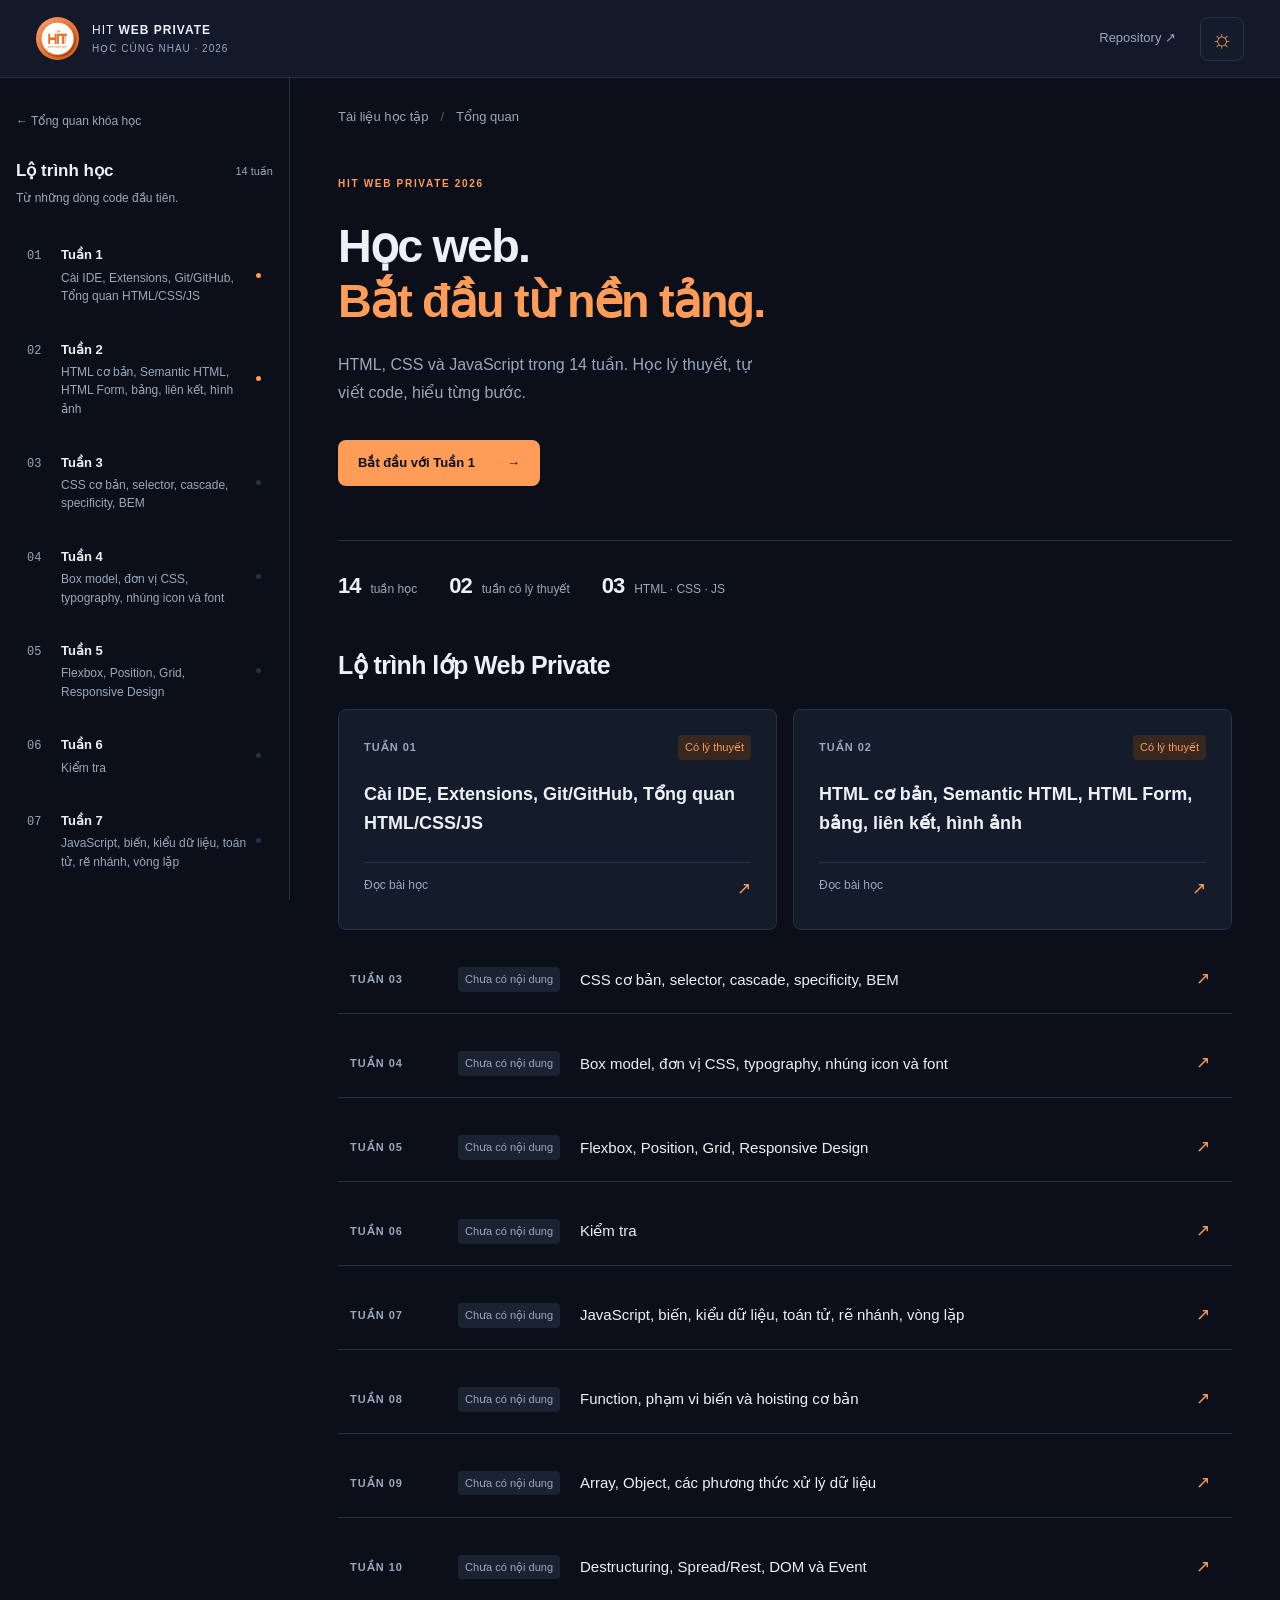
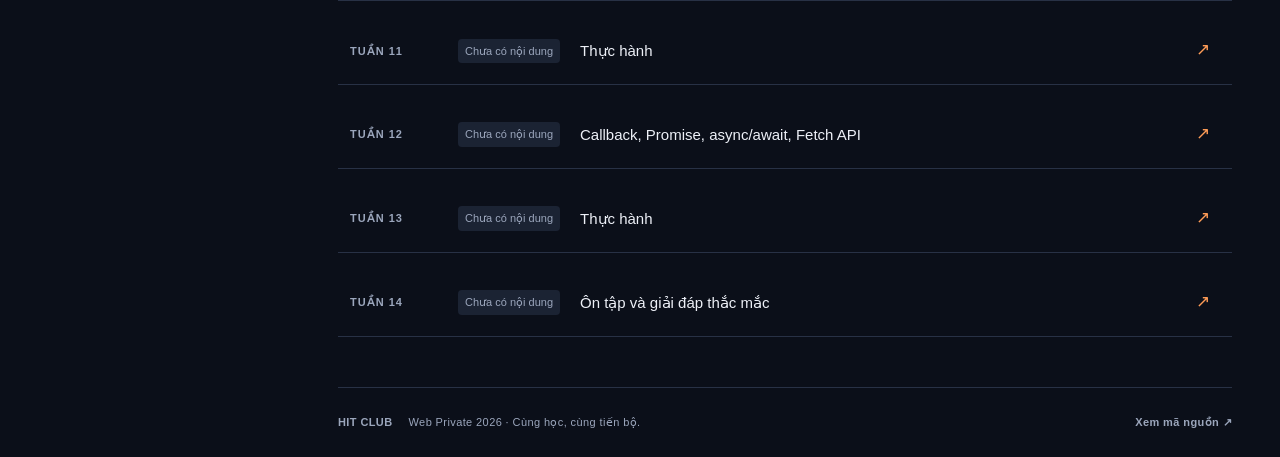
==== commit a60d194f: "style(01-02): refine reading and mobile layout" ====
--- a/index.html
+++ b/index.html
@@ -1,4 +1,4 @@
 <!DOCTYPE html>
 <html lang="vi"><head><meta charset="utf-8"><meta name="viewport" content="width=device-width, initial-scale=1"><meta name="description" content="Tài liệu lớp HIT Web Private 2026: lộ trình 14 tuần, lý thuyết và ví dụ thực hành."><title>Lộ trình học · HIT Web Private 2026</title><link rel="stylesheet" href="assets/site.css"><script src="assets/site.js" defer></script></head>
 <body><a class="skip" href="#content">Đến nội dung chính</a><header class="header"><a class="brand" href="index.html"><img class="logo" src="assets/logoCLB.jpg" alt="Logo CLB Tin học Đại học Công nghiệp Hà Nội" width="43" height="43"><span>HIT <strong>WEB PRIVATE</strong><small>HỌC CÙNG NHAU · 2026</small></span></a><div class="header-actions"><a class="repo" href="https://github.com/thienbao28287/WEB_PRIVATE_2026">Repository ↗</a><button id="theme" type="button" aria-label="Chuyển giao diện sáng tối">☼</button></div></header>
-<div class="layout"><aside class="sidebar"><a class="course-home" href="index.html">← Tổng quan khóa học</a><div class="sidebar-title"><h2>Lộ trình học</h2><span>14 tuần</span></div><p class="sidebar-note">Từ những dòng code đầu tiên.</p><nav aria-label="Danh sách tuần"><a class="week " href="Lesson1/README.html" ><span class="week-number">01</span><span><b>Tuần 1</b><span>Cài IDE, Extensions, Git/GitHub, Tổng quan HTML/CSS/JS</span></span><span class="status ready" aria-label="Có lý thuyết"></span></a><a class="week " href="Lesson2/README.html" ><span class="week-number">02</span><span><b>Tuần 2</b><span>HTML cơ bản, Semantic HTML, HTML Form, bảng, liên kết, hình ảnh</span></span><span class="status ready" aria-label="Có lý thuyết"></span></a><a class="week " href="Lesson3/README.html" ><span class="week-number">03</span><span><b>Tuần 3</b><span>CSS cơ bản, selector, cascade, specificity, BEM</span></span><span class="status " aria-label="Chưa có nội dung"></span></a><a class="week " href="Lesson4/README.html" ><span class="week-number">04</span><span><b>Tuần 4</b><span>Box model, đơn vị CSS, typography, nhúng icon và font</span></span><span class="status " aria-label="Chưa có nội dung"></span></a><a class="week " href="Lesson5/README.html" ><span class="week-number">05</span><span><b>Tuần 5</b><span>Flexbox, Position, Grid, Responsive Design</span></span><span class="status " aria-label="Chưa có nội dung"></span></a><a class="week " href="Lesson6/README.html" ><span class="week-number">06</span><span><b>Tuần 6</b><span>Kiểm tra</span></span><span class="status " aria-label="Chưa có nội dung"></span></a><a class="week " href="Lesson7/README.html" ><span class="week-number">07</span><span><b>Tuần 7</b><span>JavaScript, biến, kiểu dữ liệu, toán tử, rẽ nhánh, vòng lặp</span></span><span class="status " aria-label="Chưa có nội dung"></span></a><a class="week " href="Lesson8/README.html" ><span class="week-number">08</span><span><b>Tuần 8</b><span>Function, phạm vi biến và hoisting cơ bản</span></span><span class="status " aria-label="Chưa có nội dung"></span></a><a class="week " href="Lesson9/README.html" ><span class="week-number">09</span><span><b>Tuần 9</b><span>Array, Object, các phương thức xử lý dữ liệu</span></span><span class="status " aria-label="Chưa có nội dung"></span></a><a class="week " href="Lesson10/README.html" ><span class="week-number">10</span><span><b>Tuần 10</b><span>Destructuring, Spread/Rest, DOM và Event</span></span><span class="status " aria-label="Chưa có nội dung"></span></a><a class="week " href="Lesson11/README.html" ><span class="week-number">11</span><span><b>Tuần 11</b><span>Thực hành</span></span><span class="status " aria-label="Chưa có nội dung"></span></a><a class="week " href="Lesson12/README.html" ><span class="week-number">12</span><span><b>Tuần 12</b><span>Callback, Promise, async/await, Fetch API</span></span><span class="status " aria-label="Chưa có nội dung"></span></a><a class="week " href="Lesson13/README.html" ><span class="week-number">13</span><span><b>Tuần 13</b><span>Thực hành</span></span><span class="status " aria-label="Chưa có nội dung"></span></a><a class="week " href="Lesson14/README.html" ><span class="week-number">14</span><span><b>Tuần 14</b><span>Ôn tập và giải đáp thắc mắc</span></span><span class="status " aria-label="Chưa có nội dung"></span></a></nav><div class="sidebar-footer"><span class="status ready"></span> 2 tuần đã có tài liệu</div></aside><main id="content" tabindex="-1"><div class="breadcrumb">Tài liệu học tập <span>/</span> Tổng quan</div><section class="hero"><span class="eyebrow">HIT WEB PRIVATE 2026</span><h1>Học web.<br><span>Bắt đầu từ nền tảng.</span></h1><p>Lộ trình 14 tuần cùng HIT: từ HTML, CSS đến JavaScript.<br>Lý thuyết rõ ràng, ví dụ cụ thể, sẵn sàng để thực hành.</p><a class="primary" href="Lesson1/README.html">Bắt đầu với Tuần 1 <span>→</span></a><div class="course-stats"><div><strong>14</strong><span>tuần học</span></div><div><strong>02</strong><span>tuần có lý thuyết</span></div><div><strong>03</strong><span>HTML · CSS · JS</span></div></div></section><section class="curriculum"><div class="section-title"><div><span class="eyebrow">TỪ CƠ BẢN ĐẾN THỰC HÀNH</span><h2>Lộ trình lớp Web Private</h2></div><span>2026 / 14 tuần</span></div><div class="lesson-grid"><a class="lesson-card" href="Lesson1/README.html"><div class="card-meta"><span>TUẦN 01</span><span class="pill published">Có lý thuyết</span></div><h3>Cài IDE, Extensions, Git/GitHub, Tổng quan HTML/CSS/JS</h3><div class="card-bottom"><span>Đọc bài học</span><span aria-hidden="true">↗</span></div></a><a class="lesson-card" href="Lesson2/README.html"><div class="card-meta"><span>TUẦN 02</span><span class="pill published">Có lý thuyết</span></div><h3>HTML cơ bản, Semantic HTML, HTML Form, bảng, liên kết, hình ảnh</h3><div class="card-bottom"><span>Đọc bài học</span><span aria-hidden="true">↗</span></div></a><a class="lesson-card" href="Lesson3/README.html"><div class="card-meta"><span>TUẦN 03</span><span class="pill ">Chưa có nội dung</span></div><h3>CSS cơ bản, selector, cascade, specificity, BEM</h3><div class="card-bottom"><span>Xem tuần học</span><span aria-hidden="true">↗</span></div></a><a class="lesson-card" href="Lesson4/README.html"><div class="card-meta"><span>TUẦN 04</span><span class="pill ">Chưa có nội dung</span></div><h3>Box model, đơn vị CSS, typography, nhúng icon và font</h3><div class="card-bottom"><span>Xem tuần học</span><span aria-hidden="true">↗</span></div></a><a class="lesson-card" href="Lesson5/README.html"><div class="card-meta"><span>TUẦN 05</span><span class="pill ">Chưa có nội dung</span></div><h3>Flexbox, Position, Grid, Responsive Design</h3><div class="card-bottom"><span>Xem tuần học</span><span aria-hidden="true">↗</span></div></a><a class="lesson-card" href="Lesson6/README.html"><div class="card-meta"><span>TUẦN 06</span><span class="pill ">Chưa có nội dung</span></div><h3>Kiểm tra</h3><div class="card-bottom"><span>Xem tuần học</span><span aria-hidden="true">↗</span></div></a><a class="lesson-card" href="Lesson7/README.html"><div class="card-meta"><span>TUẦN 07</span><span class="pill ">Chưa có nội dung</span></div><h3>JavaScript, biến, kiểu dữ liệu, toán tử, rẽ nhánh, vòng lặp</h3><div class="card-bottom"><span>Xem tuần học</span><span aria-hidden="true">↗</span></div></a><a class="lesson-card" href="Lesson8/README.html"><div class="card-meta"><span>TUẦN 08</span><span class="pill ">Chưa có nội dung</span></div><h3>Function, phạm vi biến và hoisting cơ bản</h3><div class="card-bottom"><span>Xem tuần học</span><span aria-hidden="true">↗</span></div></a><a class="lesson-card" href="Lesson9/README.html"><div class="card-meta"><span>TUẦN 09</span><span class="pill ">Chưa có nội dung</span></div><h3>Array, Object, các phương thức xử lý dữ liệu</h3><div class="card-bottom"><span>Xem tuần học</span><span aria-hidden="true">↗</span></div></a><a class="lesson-card" href="Lesson10/README.html"><div class="card-meta"><span>TUẦN 10</span><span class="pill ">Chưa có nội dung</span></div><h3>Destructuring, Spread/Rest, DOM và Event</h3><div class="card-bottom"><span>Xem tuần học</span><span aria-hidden="true">↗</span></div></a><a class="lesson-card" href="Lesson11/README.html"><div class="card-meta"><span>TUẦN 11</span><span class="pill ">Chưa có nội dung</span></div><h3>Thực hành</h3><div class="card-bottom"><span>Xem tuần học</span><span aria-hidden="true">↗</span></div></a><a class="lesson-card" href="Lesson12/README.html"><div class="card-meta"><span>TUẦN 12</span><span class="pill ">Chưa có nội dung</span></div><h3>Callback, Promise, async/await, Fetch API</h3><div class="card-bottom"><span>Xem tuần học</span><span aria-hidden="true">↗</span></div></a><a class="lesson-card" href="Lesson13/README.html"><div class="card-meta"><span>TUẦN 13</span><span class="pill ">Chưa có nội dung</span></div><h3>Thực hành</h3><div class="card-bottom"><span>Xem tuần học</span><span aria-hidden="true">↗</span></div></a><a class="lesson-card" href="Lesson14/README.html"><div class="card-meta"><span>TUẦN 14</span><span class="pill ">Chưa có nội dung</span></div><h3>Ôn tập và giải đáp thắc mắc</h3><div class="card-bottom"><span>Xem tuần học</span><span aria-hidden="true">↗</span></div></a></div></section><footer class="footer">HIT CLUB <span>Web Private 2026 · Cùng học, cùng tiến bộ.</span><a href="https://github.com/thienbao28287/WEB_PRIVATE_2026">Xem mã nguồn ↗</a></footer></main></div><button id="top" type="button" aria-label="Về đầu trang" hidden>↑</button></body></html>+<details class="mobile-nav"><summary>Lộ trình học <span>Chọn tuần</span></summary><nav aria-label="Danh sách tuần trên điện thoại"><a class="week " href="Lesson1/README.html" ><span class="week-number">01</span><span><b>Tuần 1</b><span>Cài IDE, Extensions, Git/GitHub, Tổng quan HTML/CSS/JS</span></span><span class="status ready" aria-label="Có lý thuyết"></span></a><a class="week " href="Lesson2/README.html" ><span class="week-number">02</span><span><b>Tuần 2</b><span>HTML cơ bản, Semantic HTML, HTML Form, bảng, liên kết, hình ảnh</span></span><span class="status ready" aria-label="Có lý thuyết"></span></a><a class="week " href="Lesson3/README.html" ><span class="week-number">03</span><span><b>Tuần 3</b><span>CSS cơ bản, selector, cascade, specificity, BEM</span></span><span class="status " aria-label="Chưa có nội dung"></span></a><a class="week " href="Lesson4/README.html" ><span class="week-number">04</span><span><b>Tuần 4</b><span>Box model, đơn vị CSS, typography, nhúng icon và font</span></span><span class="status " aria-label="Chưa có nội dung"></span></a><a class="week " href="Lesson5/README.html" ><span class="week-number">05</span><span><b>Tuần 5</b><span>Flexbox, Position, Grid, Responsive Design</span></span><span class="status " aria-label="Chưa có nội dung"></span></a><a class="week " href="Lesson6/README.html" ><span class="week-number">06</span><span><b>Tuần 6</b><span>Kiểm tra</span></span><span class="status " aria-label="Chưa có nội dung"></span></a><a class="week " href="Lesson7/README.html" ><span class="week-number">07</span><span><b>Tuần 7</b><span>JavaScript, biến, kiểu dữ liệu, toán tử, rẽ nhánh, vòng lặp</span></span><span class="status " aria-label="Chưa có nội dung"></span></a><a class="week " href="Lesson8/README.html" ><span class="week-number">08</span><span><b>Tuần 8</b><span>Function, phạm vi biến và hoisting cơ bản</span></span><span class="status " aria-label="Chưa có nội dung"></span></a><a class="week " href="Lesson9/README.html" ><span class="week-number">09</span><span><b>Tuần 9</b><span>Array, Object, các phương thức xử lý dữ liệu</span></span><span class="status " aria-label="Chưa có nội dung"></span></a><a class="week " href="Lesson10/README.html" ><span class="week-number">10</span><span><b>Tuần 10</b><span>Destructuring, Spread/Rest, DOM và Event</span></span><span class="status " aria-label="Chưa có nội dung"></span></a><a class="week " href="Lesson11/README.html" ><span class="week-number">11</span><span><b>Tuần 11</b><span>Thực hành</span></span><span class="status " aria-label="Chưa có nội dung"></span></a><a class="week " href="Lesson12/README.html" ><span class="week-number">12</span><span><b>Tuần 12</b><span>Callback, Promise, async/await, Fetch API</span></span><span class="status " aria-label="Chưa có nội dung"></span></a><a class="week " href="Lesson13/README.html" ><span class="week-number">13</span><span><b>Tuần 13</b><span>Thực hành</span></span><span class="status " aria-label="Chưa có nội dung"></span></a><a class="week " href="Lesson14/README.html" ><span class="week-number">14</span><span><b>Tuần 14</b><span>Ôn tập và giải đáp thắc mắc</span></span><span class="status " aria-label="Chưa có nội dung"></span></a></nav></details><div class="layout"><aside class="sidebar"><a class="course-home" href="index.html">← Tổng quan khóa học</a><div class="sidebar-title"><h2>Lộ trình học</h2><span>14 tuần</span></div><p class="sidebar-note">Từ những dòng code đầu tiên.</p><nav aria-label="Danh sách tuần"><a class="week " href="Lesson1/README.html" ><span class="week-number">01</span><span><b>Tuần 1</b><span>Cài IDE, Extensions, Git/GitHub, Tổng quan HTML/CSS/JS</span></span><span class="status ready" aria-label="Có lý thuyết"></span></a><a class="week " href="Lesson2/README.html" ><span class="week-number">02</span><span><b>Tuần 2</b><span>HTML cơ bản, Semantic HTML, HTML Form, bảng, liên kết, hình ảnh</span></span><span class="status ready" aria-label="Có lý thuyết"></span></a><a class="week " href="Lesson3/README.html" ><span class="week-number">03</span><span><b>Tuần 3</b><span>CSS cơ bản, selector, cascade, specificity, BEM</span></span><span class="status " aria-label="Chưa có nội dung"></span></a><a class="week " href="Lesson4/README.html" ><span class="week-number">04</span><span><b>Tuần 4</b><span>Box model, đơn vị CSS, typography, nhúng icon và font</span></span><span class="status " aria-label="Chưa có nội dung"></span></a><a class="week " href="Lesson5/README.html" ><span class="week-number">05</span><span><b>Tuần 5</b><span>Flexbox, Position, Grid, Responsive Design</span></span><span class="status " aria-label="Chưa có nội dung"></span></a><a class="week " href="Lesson6/README.html" ><span class="week-number">06</span><span><b>Tuần 6</b><span>Kiểm tra</span></span><span class="status " aria-label="Chưa có nội dung"></span></a><a class="week " href="Lesson7/README.html" ><span class="week-number">07</span><span><b>Tuần 7</b><span>JavaScript, biến, kiểu dữ liệu, toán tử, rẽ nhánh, vòng lặp</span></span><span class="status " aria-label="Chưa có nội dung"></span></a><a class="week " href="Lesson8/README.html" ><span class="week-number">08</span><span><b>Tuần 8</b><span>Function, phạm vi biến và hoisting cơ bản</span></span><span class="status " aria-label="Chưa có nội dung"></span></a><a class="week " href="Lesson9/README.html" ><span class="week-number">09</span><span><b>Tuần 9</b><span>Array, Object, các phương thức xử lý dữ liệu</span></span><span class="status " aria-label="Chưa có nội dung"></span></a><a class="week " href="Lesson10/README.html" ><span class="week-number">10</span><span><b>Tuần 10</b><span>Destructuring, Spread/Rest, DOM và Event</span></span><span class="status " aria-label="Chưa có nội dung"></span></a><a class="week " href="Lesson11/README.html" ><span class="week-number">11</span><span><b>Tuần 11</b><span>Thực hành</span></span><span class="status " aria-label="Chưa có nội dung"></span></a><a class="week " href="Lesson12/README.html" ><span class="week-number">12</span><span><b>Tuần 12</b><span>Callback, Promise, async/await, Fetch API</span></span><span class="status " aria-label="Chưa có nội dung"></span></a><a class="week " href="Lesson13/README.html" ><span class="week-number">13</span><span><b>Tuần 13</b><span>Thực hành</span></span><span class="status " aria-label="Chưa có nội dung"></span></a><a class="week " href="Lesson14/README.html" ><span class="week-number">14</span><span><b>Tuần 14</b><span>Ôn tập và giải đáp thắc mắc</span></span><span class="status " aria-label="Chưa có nội dung"></span></a></nav><div class="sidebar-footer"><span class="status ready"></span> 2 tuần đã có tài liệu</div></aside><main id="content" tabindex="-1"><div class="breadcrumb">Tài liệu học tập <span>/</span> Tổng quan</div><section class="hero"><span class="eyebrow">HIT WEB PRIVATE 2026</span><h1>Học web.<br><span>Bắt đầu từ nền tảng.</span></h1><p>HTML, CSS và JavaScript trong 14 tuần. Học lý thuyết, tự viết code, hiểu từng bước.</p><a class="primary" href="Lesson1/README.html">Bắt đầu với Tuần 1 <span>→</span></a></section><div class="course-stats"><div><strong>14</strong><span>tuần học</span></div><div><strong>02</strong><span>tuần có lý thuyết</span></div><div><strong>03</strong><span>HTML · CSS · JS</span></div></div><section class="curriculum"><div class="section-title"><div><h2>Lộ trình lớp Web Private</h2></div></div><div class="lesson-grid"><a class="lesson-card published-lesson" href="Lesson1/README.html"><div class="card-meta"><span>TUẦN 01</span><span class="pill published">Có lý thuyết</span></div><h3>Cài IDE, Extensions, Git/GitHub, Tổng quan HTML/CSS/JS</h3><div class="card-bottom"><span>Đọc bài học</span><span aria-hidden="true">↗</span></div></a><a class="lesson-card published-lesson" href="Lesson2/README.html"><div class="card-meta"><span>TUẦN 02</span><span class="pill published">Có lý thuyết</span></div><h3>HTML cơ bản, Semantic HTML, HTML Form, bảng, liên kết, hình ảnh</h3><div class="card-bottom"><span>Đọc bài học</span><span aria-hidden="true">↗</span></div></a><a class="lesson-card upcoming" href="Lesson3/README.html"><div class="card-meta"><span>TUẦN 03</span><span class="pill ">Chưa có nội dung</span></div><h3>CSS cơ bản, selector, cascade, specificity, BEM</h3><div class="card-bottom"><span>Xem tuần học</span><span aria-hidden="true">↗</span></div></a><a class="lesson-card upcoming" href="Lesson4/README.html"><div class="card-meta"><span>TUẦN 04</span><span class="pill ">Chưa có nội dung</span></div><h3>Box model, đơn vị CSS, typography, nhúng icon và font</h3><div class="card-bottom"><span>Xem tuần học</span><span aria-hidden="true">↗</span></div></a><a class="lesson-card upcoming" href="Lesson5/README.html"><div class="card-meta"><span>TUẦN 05</span><span class="pill ">Chưa có nội dung</span></div><h3>Flexbox, Position, Grid, Responsive Design</h3><div class="card-bottom"><span>Xem tuần học</span><span aria-hidden="true">↗</span></div></a><a class="lesson-card upcoming" href="Lesson6/README.html"><div class="card-meta"><span>TUẦN 06</span><span class="pill ">Chưa có nội dung</span></div><h3>Kiểm tra</h3><div class="card-bottom"><span>Xem tuần học</span><span aria-hidden="true">↗</span></div></a><a class="lesson-card upcoming" href="Lesson7/README.html"><div class="card-meta"><span>TUẦN 07</span><span class="pill ">Chưa có nội dung</span></div><h3>JavaScript, biến, kiểu dữ liệu, toán tử, rẽ nhánh, vòng lặp</h3><div class="card-bottom"><span>Xem tuần học</span><span aria-hidden="true">↗</span></div></a><a class="lesson-card upcoming" href="Lesson8/README.html"><div class="card-meta"><span>TUẦN 08</span><span class="pill ">Chưa có nội dung</span></div><h3>Function, phạm vi biến và hoisting cơ bản</h3><div class="card-bottom"><span>Xem tuần học</span><span aria-hidden="true">↗</span></div></a><a class="lesson-card upcoming" href="Lesson9/README.html"><div class="card-meta"><span>TUẦN 09</span><span class="pill ">Chưa có nội dung</span></div><h3>Array, Object, các phương thức xử lý dữ liệu</h3><div class="card-bottom"><span>Xem tuần học</span><span aria-hidden="true">↗</span></div></a><a class="lesson-card upcoming" href="Lesson10/README.html"><div class="card-meta"><span>TUẦN 10</span><span class="pill ">Chưa có nội dung</span></div><h3>Destructuring, Spread/Rest, DOM và Event</h3><div class="card-bottom"><span>Xem tuần học</span><span aria-hidden="true">↗</span></div></a><a class="lesson-card upcoming" href="Lesson11/README.html"><div class="card-meta"><span>TUẦN 11</span><span class="pill ">Chưa có nội dung</span></div><h3>Thực hành</h3><div class="card-bottom"><span>Xem tuần học</span><span aria-hidden="true">↗</span></div></a><a class="lesson-card upcoming" href="Lesson12/README.html"><div class="card-meta"><span>TUẦN 12</span><span class="pill ">Chưa có nội dung</span></div><h3>Callback, Promise, async/await, Fetch API</h3><div class="card-bottom"><span>Xem tuần học</span><span aria-hidden="true">↗</span></div></a><a class="lesson-card upcoming" href="Lesson13/README.html"><div class="card-meta"><span>TUẦN 13</span><span class="pill ">Chưa có nội dung</span></div><h3>Thực hành</h3><div class="card-bottom"><span>Xem tuần học</span><span aria-hidden="true">↗</span></div></a><a class="lesson-card upcoming" href="Lesson14/README.html"><div class="card-meta"><span>TUẦN 14</span><span class="pill ">Chưa có nội dung</span></div><h3>Ôn tập và giải đáp thắc mắc</h3><div class="card-bottom"><span>Xem tuần học</span><span aria-hidden="true">↗</span></div></a></div></section><footer class="footer">HIT CLUB <span>Web Private 2026 · Cùng học, cùng tiến bộ.</span><a href="https://github.com/thienbao28287/WEB_PRIVATE_2026">Xem mã nguồn ↗</a></footer></main></div><button id="top" type="button" aria-label="Về đầu trang" hidden>↑</button></body></html>
--- a/assets/site.css
+++ b/assets/site.css
@@ -2,3 +2,88 @@
 :root[data-theme=light]{color-scheme:light;--bg:#faf9f6;--surface:#fff;--surface2:#f0eeea;--text:#222936;--muted:#606979;--line:#dededb;--accent:#ab4700;--tint:#fff0e3;--header:rgba(255,255,255,.96)}
 *{box-sizing:border-box}html{scroll-behavior:smooth;scroll-padding-top:100px}body{margin:0;background:var(--bg);color:var(--text);font:15px/1.7 'Segoe UI',Arial,sans-serif}a{color:inherit;text-decoration:none}button{font:inherit;cursor:pointer}button,a{-webkit-tap-highlight-color:transparent}a:focus-visible,button:focus-visible{outline:2px solid var(--accent);outline-offset:5px}button{color:var(--text);background:var(--surface);border:1px solid var(--line)}.skip{position:fixed;top:-80px;background:var(--surface);padding:12px;z-index:20}.skip:focus{top:5px}.header{height:78px;position:sticky;top:0;z-index:10;display:flex;align-items:center;justify-content:space-between;padding:0 36px;background:var(--header);border-bottom:1px solid var(--line)}.brand{display:flex;align-items:center;gap:13px;font-size:12px;letter-spacing:1px}.brand strong{font-weight:800}.brand small{display:block;font-size:9px;color:var(--muted);letter-spacing:1.5px}.logo{display:block;width:43px;height:43px;object-fit:contain;border-radius:50%;flex-shrink:0}.header-actions{display:flex;align-items:center;gap:24px}.repo{color:var(--muted);font-size:13px}.header button{width:37px;height:37px;border-radius:9px;font-size:23px;color:var(--accent)}.layout{max-width:1600px;margin:auto;display:grid;grid-template-columns:290px minmax(0,1fr)}.layout:has(.toc){grid-template-columns:290px minmax(0,1fr) 220px}.sidebar{position:sticky;top:78px;height:calc(100dvh - 78px);overflow-y:auto;padding:28px 19px;border-right:1px solid var(--line);scrollbar-width:thin}.course-home{font-size:12px;color:var(--muted)}.sidebar-title{display:flex;align-items:center;justify-content:space-between;margin-top:24px}.sidebar-title h2{font-size:17px;margin:0}.sidebar-title>span{font-size:11px;color:var(--muted)}.sidebar-note{font-size:12px;color:var(--muted);margin:2px 0 22px}.week{display:grid;grid-template-columns:25px 1fr 6px;gap:8px;padding:12px 9px;border:1px solid transparent;border-radius:7px;margin:5px 0;align-items:center}.week:hover{background:var(--surface)}.week.active{background:var(--tint);border-color:var(--accent)}.week-number{font-size:11px;font-weight:700;color:var(--muted);align-self:start;padding-top:2px}.week b{display:block;font-size:12px;font-weight:650}.week>span>span{display:block;color:var(--muted);font-size:11px;line-height:1.6;margin-top:2px}.status{display:inline-block;width:5px;height:5px;border-radius:50%;background:var(--line)}.status.ready{background:var(--accent)}.sidebar-footer{padding:18px 8px;color:var(--muted);font-size:11px;border-top:1px solid var(--line);margin-top:20px}.sidebar-footer .status{margin-right:6px}main{padding:28px 48px 0;min-width:0}.breadcrumb{color:var(--muted);font-size:12px;display:flex;gap:12px}.breadcrumb span{opacity:.5}.hero{padding:47px 0 38px;position:relative;border-bottom:1px solid var(--line)}.eyebrow{font-size:10px;font-weight:750;letter-spacing:1.7px;color:var(--accent)}.hero>.eyebrow{background:var(--tint);border:1px solid #ff9c5725;border-radius:4px;display:inline-block;padding:6px 10px}.hero h1{font-size:clamp(36px,4.2vw,63px);line-height:1.16;letter-spacing:-2px;margin:24px 0 21px;font-weight:800}.hero h1 span{color:var(--accent)}.hero p{font-size:15px;color:var(--muted);line-height:1.9}.primary{display:inline-flex;gap:32px;align-items:center;background:var(--accent);color:var(--bg);border-radius:6px;padding:11px 18px;font-size:13px;font-weight:750;margin:16px 0}.primary:hover{filter:brightness(1.1)}.course-stats{display:flex;gap:48px;margin-top:37px}.course-stats>div{display:flex;align-items:baseline;gap:10px}.course-stats strong{font-size:23px;letter-spacing:-1px}.course-stats span{font-size:11px;color:var(--muted)}.curriculum{padding:34px 0 50px}.section-title{display:flex;align-items:end;justify-content:space-between;gap:15px;margin-bottom:23px}.section-title h2{font-size:23px;margin:5px 0 0;letter-spacing:-.5px}.section-title>span{font-size:11px;color:var(--muted);white-space:nowrap}.lesson-grid{display:grid;grid-template-columns:repeat(2,minmax(0,1fr));gap:15px}.lesson-card{display:flex;flex-direction:column;padding:22px;background:var(--surface);border:1px solid var(--line);border-radius:9px;transition:border-color .15s,transform .15s}.lesson-card:hover{border-color:var(--accent);transform:translateY(-2px)}.card-meta{display:flex;align-items:center;justify-content:space-between;gap:8px;font-size:10px;font-weight:700;letter-spacing:1px;color:var(--muted)}.pill{font-weight:400;letter-spacing:0;font-size:10px;padding:3px 7px;border-radius:4px;background:var(--surface2)}.pill.published{background:var(--tint);color:var(--accent)}.lesson-card h3{font-size:16px;line-height:1.6;margin:20px 0 25px;font-weight:650}.card-bottom{margin-top:auto;border-top:1px solid var(--line);padding-top:12px;display:flex;justify-content:space-between;font-size:11px;color:var(--muted)}.card-bottom>span:last-child{color:var(--accent);font-size:17px}.footer{border-top:1px solid var(--line);padding:22px 0;display:flex;gap:16px;flex-wrap:wrap;font-size:10px;font-weight:700;letter-spacing:.4px;color:var(--muted)}.footer span{font-weight:400}.footer a{margin-left:auto}.lesson-header{padding:39px 0 26px;border-bottom:1px solid var(--line)}.lesson-header h1{font-size:clamp(28px,3vw,42px);line-height:1.3;letter-spacing:-1px;margin:16px 0 20px}.lesson-meta{display:flex;gap:22px;font-size:11px;color:var(--muted)}.lesson-meta a{color:var(--accent)}.prose{line-height:1.9;font-size:15px;padding:12px 0 30px;overflow-wrap:anywhere}.prose h2{font-size:25px;line-height:1.4;margin:35px 0 18px}.prose h3{font-size:19px;margin:29px 0 15px}.prose p{margin:15px 0;color:var(--muted)}.prose li{color:var(--muted);padding-left:4px;margin:6px 0}.prose ul{padding-left:23px}.prose strong{color:var(--text);font-weight:650}.prose a{color:var(--accent);text-decoration:underline;text-underline-offset:3px}.prose img{max-width:100%;height:auto;display:block;border-radius:7px;margin:20px 0;border:1px solid var(--line)}.prose hr{border:0;border-top:1px solid var(--line);margin:25px 0}.prose h2+hr{display:none}code{font:12px/1.8 Consolas,'Courier New',monospace;background:var(--surface2);color:var(--accent);padding:3px 5px;border-radius:4px}.code-block{background:var(--surface);border:1px solid var(--line);border-radius:8px;margin:20px 0;overflow:hidden}.code-toolbar{display:flex;align-items:center;justify-content:space-between;padding:7px 15px;background:var(--surface2);font:11px Consolas,monospace;color:var(--muted)}.copy{font:11px 'Segoe UI',sans-serif;background:transparent;border:0;color:var(--muted);padding:5px}.copy:hover{color:var(--accent)}pre{overflow:auto;margin:0;padding:20px;line-height:1.8;tab-size:4}pre code{background:none;padding:0;color:var(--text);font-size:12px;white-space:pre}.table-wrap{max-width:100%;overflow-x:auto;border:1px solid var(--line);border-radius:7px;margin:20px 0}table{border-collapse:collapse;width:100%;min-width:430px;font-size:13px}th,td{text-align:left;border-bottom:1px solid var(--line);padding:12px 15px;vertical-align:top}th{background:var(--surface2);font-weight:650}td{color:var(--muted)}tr:last-child td{border-bottom:0}.toc{position:sticky;top:78px;height:calc(100dvh - 78px);overflow:auto;padding:36px 22px 25px 0}.toc nav{border-left:1px solid var(--line);margin-top:18px}.toc a{display:block;padding:7px 0 7px 14px;border-left:2px solid transparent;margin-left:-1px;font-size:11px;line-height:1.6;color:var(--muted)}.toc a.level-3{padding-left:24px;font-size:10px}.toc a.current,.toc a:hover{color:var(--accent);border-left-color:var(--accent)}.lesson-pagination{display:flex;justify-content:space-between;gap:20px;border-top:1px solid var(--line);padding:25px 0;font-size:13px;color:var(--accent)}.empty{padding:65px 0 90px}.empty h2{font-size:30px}.empty p{max-width:55ch}#top{position:fixed;right:22px;bottom:22px;width:40px;height:40px;border-radius:8px;color:var(--accent);z-index:9}#top[hidden]{display:none}
 @media(min-width:1500px){main{padding-left:64px;padding-right:64px}}@media(max-width:1199px){.layout:has(.toc){grid-template-columns:260px minmax(0,1fr)}.layout{grid-template-columns:260px minmax(0,1fr)}.toc{display:none}main{padding:25px 32px 0}.course-stats{gap:24px}}@media(max-width:767px){.header{height:65px;padding:0 20px}.brand{font-size:10px}.brand small{font-size:8px}.repo{font-size:11px}.header-actions{gap:14px}.logo{width:37px;height:37px;font-size:14px}.layout,.layout:has(.toc){display:flex;flex-direction:column}.sidebar{order:2;position:static;height:auto;border-right:0;border-top:1px solid var(--line);padding:24px}.sidebar nav{display:grid;grid-template-columns:1fr 1fr;gap:5px}.week{margin:0}.sidebar-title{margin-top:18px}main{padding:23px 24px 0}.hero{padding:32px 0}.hero h1{font-size:41px;letter-spacing:-1.6px}.hero p{font-size:14px}.course-stats{gap:20px;justify-content:space-between}.course-stats>div{display:block}.course-stats strong,.course-stats span{display:block}.course-stats span{font-size:10px}.section-title h2{font-size:21px}.section-title>span{display:none}.lesson-grid{gap:12px}.lesson-card{padding:18px}.card-meta{flex-wrap:wrap}.lesson-card h3{font-size:14px}.footer{font-size:10px;gap:7px}.footer a{margin-left:0}.lesson-header{padding-top:29px}.prose{font-size:14px}.prose h2{font-size:23px}.prose h3{font-size:18px}}@media(max-width:420px){.hero h1{font-size:35px}.lesson-grid,.sidebar nav{grid-template-columns:1fr}.card-meta{flex-wrap:nowrap}.lesson-card h3{margin:14px 0 20px;font-size:16px}.header .repo{display:none}}@media(prefers-reduced-motion:reduce){html{scroll-behavior:auto}*,*::before,*::after{transition:none!important}}
+
+/* Reading-first refinement. HIT orange and existing routes remain the foundation.
+   Radius scale: 4px inline labels, 8px controls/containers, circular club logo. */
+:root { --radius:8px; --body-copy:#b6bfd0; }
+:root[data-theme=light] { --body-copy:#495467; }
+body { font-size:16px; }
+.layout { max-width:1440px; }
+.header button,.week,.primary,.lesson-card,.code-block,.table-wrap,.prose img,#top { border-radius:var(--radius); }
+.header button,.copy { min-width:44px;min-height:44px; }
+.header button { font-size:24px; }
+.brand small { font-size:10px;letter-spacing:1px; }
+.sidebar { padding-inline:16px; }
+.week { padding:13px 10px;gap:9px; }
+.week-number { font:12px/1.8 Consolas,monospace; }
+.week b { font-size:13px; }
+.week>span>span { font-size:12px;line-height:1.55; }
+.week.active { border-color:transparent;box-shadow:inset 3px 0 var(--accent); }
+.week.active .week-number,.week.active b { color:var(--accent); }
+.hero { padding-top:40px; }
+.hero>.eyebrow { border:0;background:none;padding:0; }
+.hero h1 { font-size:clamp(34px,3.65vw,54px);letter-spacing:-1.8px;line-height:1.18; }
+.hero p { max-width:48ch;font-size:16px;line-height:1.8; }
+.primary { min-height:46px;white-space:nowrap;padding:12px 20px; }
+:root[data-theme=light] .primary { color:#fff; }
+.course-stats { gap:32px;margin-top:26px; }
+.course-stats strong { font-size:22px; }
+.course-stats span { font-size:12px; }
+.section-title h2 { font-size:25px;letter-spacing:-.6px; }
+.lesson-grid { gap:16px; }
+.lesson-card { padding:25px; }
+.lesson-card h3 { font-size:18px;line-height:1.6; }
+.card-meta { font-size:11px; }
+.pill { font-size:11px; }
+.card-bottom { font-size:12px; }
+.lesson-card.upcoming { grid-column:1 / -1;display:grid;grid-template-columns:210px minmax(0,1fr) 24px;align-items:center;gap:20px;border:0;border-bottom:1px solid var(--line);border-radius:0;background:transparent;padding:19px 12px; }
+.lesson-card.upcoming:hover { background:var(--surface);transform:none; }
+.lesson-card.upcoming h3 { margin:0;font-size:15px;font-weight:500; }
+.lesson-card.upcoming .card-bottom { padding:0;border:0;margin:0; }
+.lesson-card.upcoming .card-bottom>span:first-child { display:none; }
+.lesson-header h1 { font-size:clamp(30px,2.7vw,40px);line-height:1.35;letter-spacing:-.8px; }
+.lesson-meta,.breadcrumb { font-size:13px; }
+.prose { font-size:16px;line-height:1.85;max-width:72ch; }
+.prose p,.prose li { color:var(--body-copy); }
+.prose h2 { margin-top:48px;font-size:27px;letter-spacing:-.5px; }
+.prose h3 { margin-top:32px;font-size:21px; }
+.prose code,.prose pre code { font-size:13px; }
+.table-wrap { margin-block:24px; }
+.prose th,.prose td { padding:14px 16px;font-size:14px; }
+.toc a { font-size:12px;padding-block:9px; }
+.toc a.level-3 { font-size:11px; }
+.lesson-pagination a { min-height:44px;display:flex;align-items:center; }
+.footer { font-size:11px;padding-block:25px; }
+.mobile-nav { display:none; }
+@media(min-width:1200px) { .layout:has(.toc) { grid-template-columns:270px minmax(0,1fr) 220px; } }
+@media(max-width:1023px) and (min-width:768px) {
+  .layout,.layout:has(.toc) { grid-template-columns:230px minmax(0,1fr); }
+  main { padding-inline:26px; }
+  .lesson-grid { grid-template-columns:1fr; }
+  .hero h1 { font-size:36px; }
+  .lesson-card.upcoming { grid-template-columns:1fr 24px;gap:8px; }
+  .lesson-card.upcoming .card-meta { grid-column:1/-1;justify-content:flex-start;gap:16px; }
+}
+@media(max-width:767px) {
+  .mobile-nav { display:block;padding:0 22px;background:var(--surface);border-bottom:1px solid var(--line); }
+  .mobile-nav summary { padding:13px 0;min-height:48px;cursor:pointer;font-size:13px;font-weight:650; }
+  .mobile-nav summary span { float:right;color:var(--muted);font-size:12px;font-weight:400; }
+  .mobile-nav nav { max-height:55dvh;overflow:auto;padding-bottom:12px; }
+  .mobile-nav .week { margin-block:4px; }
+  .mobile-nav summary:focus-visible { outline:2px solid var(--accent);outline-offset:3px; }
+  .sidebar { display:none; }
+  .hero { padding-top:30px; }
+  .hero h1 { font-size:clamp(30px,5.8vw,42px);letter-spacing:-1.1px; }
+  .hero p { font-size:15px; }
+  .course-stats { gap:16px; }
+  .course-stats span { font-size:11px; }
+  .lesson-grid { grid-template-columns:1fr; }
+  .lesson-card { padding:22px; }
+  .lesson-card.upcoming { grid-template-columns:1fr 24px;gap:8px;padding:19px 4px; }
+  .lesson-card.upcoming .card-meta { grid-column:1/-1;justify-content:flex-start;gap:16px; }
+  .lesson-header h1 { font-size:29px; }
+  .prose { font-size:16px; }
+  .prose h2 { font-size:24px; }
+  .prose h3 { font-size:20px; }
+}
+@media(prefers-reduced-motion:reduce) { .lesson-card:hover { transform:none; } }
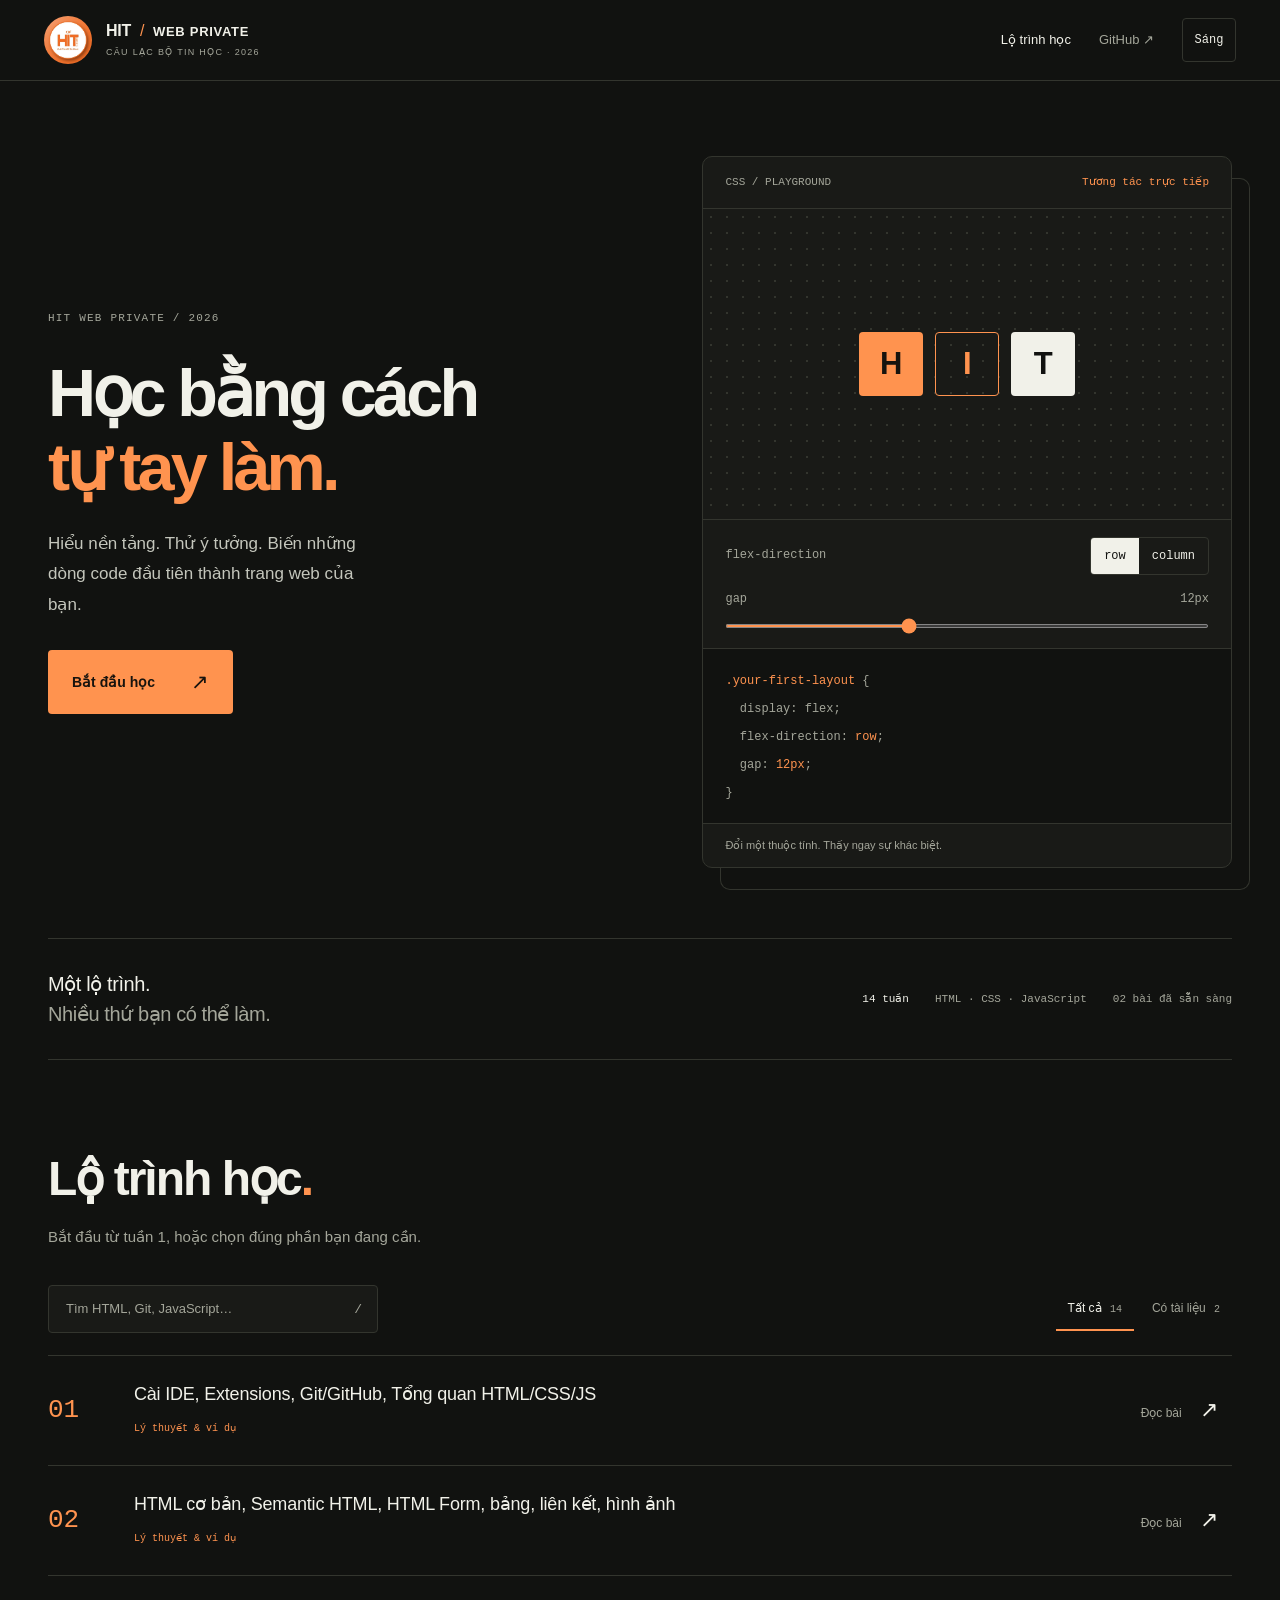
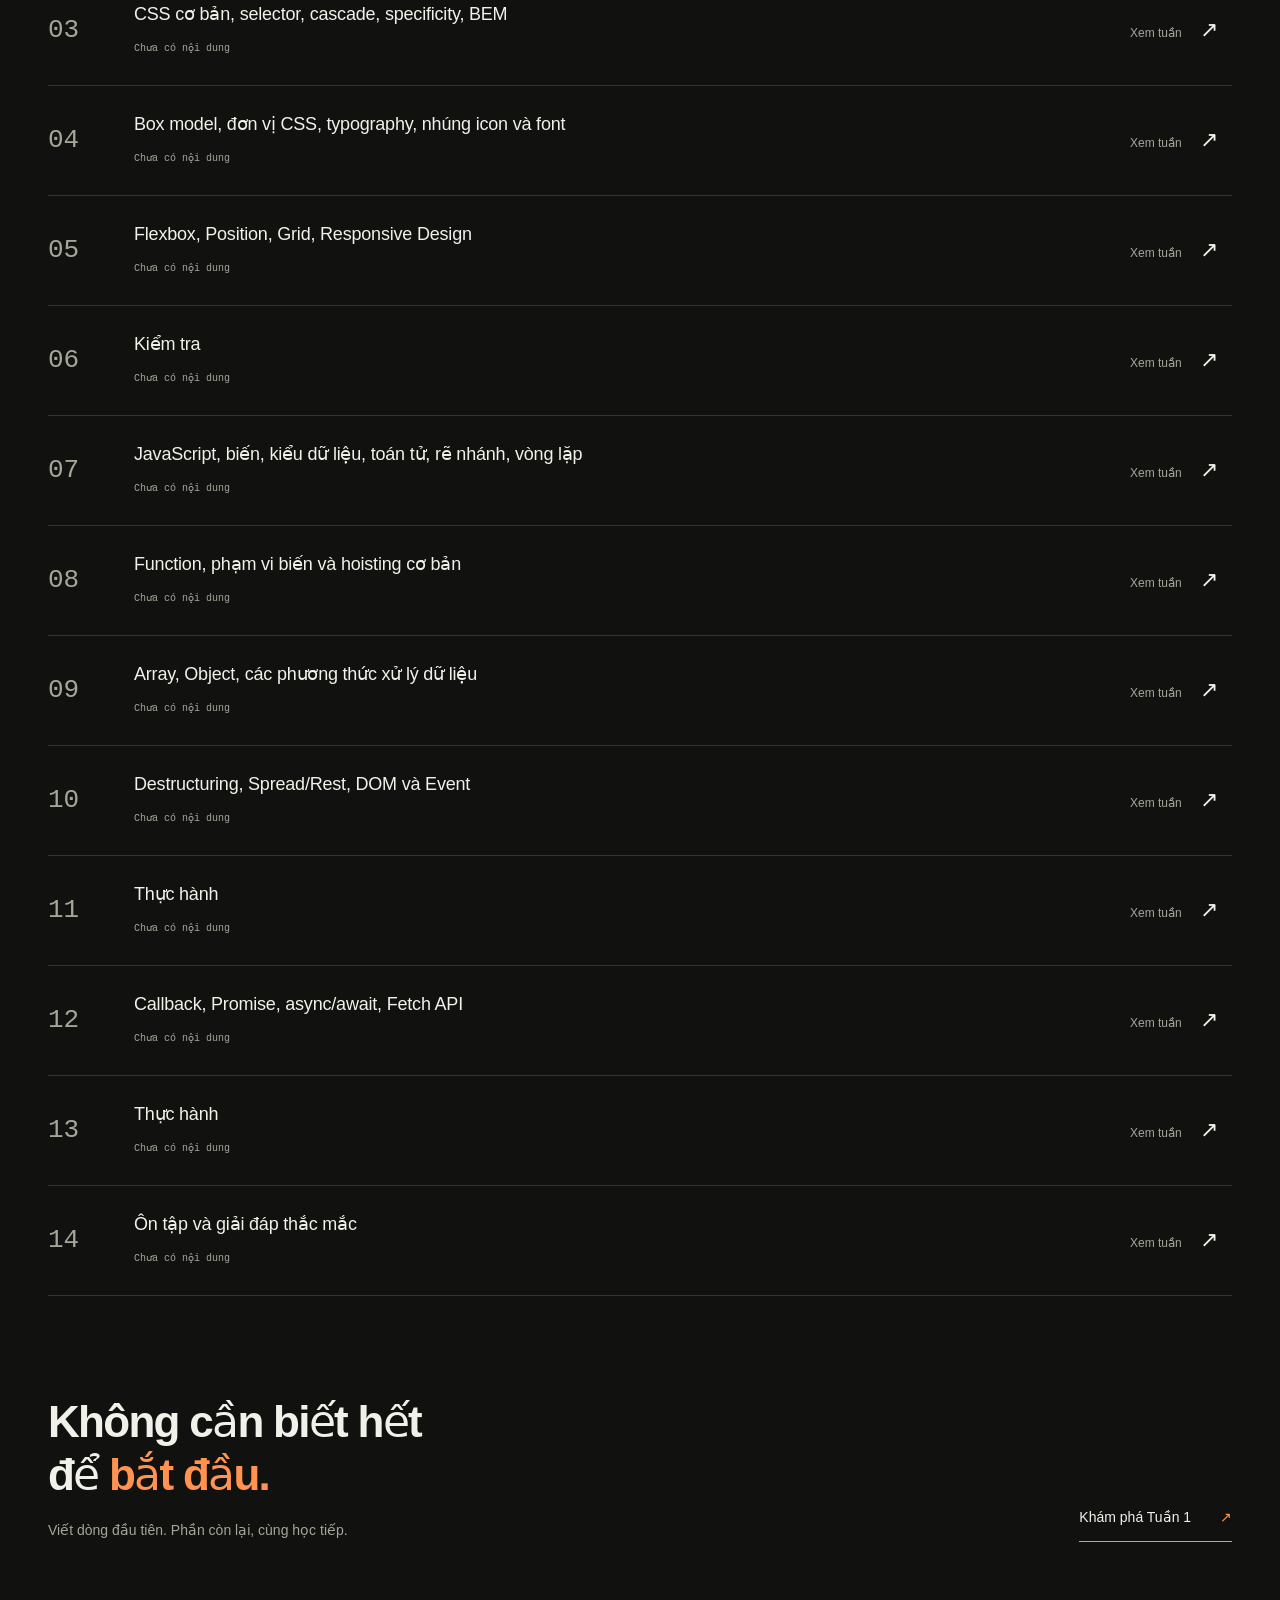
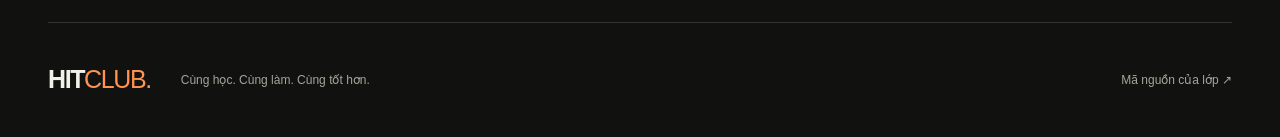
==== commit fcb77721: "feat(01-03): rebuild HIT as interactive web lab" ====
--- a/index.html
+++ b/index.html
@@ -1,4 +1,11 @@
 <!DOCTYPE html>
-<html lang="vi"><head><meta charset="utf-8"><meta name="viewport" content="width=device-width, initial-scale=1"><meta name="description" content="Tài liệu lớp HIT Web Private 2026: lộ trình 14 tuần, lý thuyết và ví dụ thực hành."><title>Lộ trình học · HIT Web Private 2026</title><link rel="stylesheet" href="assets/site.css"><script src="assets/site.js" defer></script></head>
-<body><a class="skip" href="#content">Đến nội dung chính</a><header class="header"><a class="brand" href="index.html"><img class="logo" src="assets/logoCLB.jpg" alt="Logo CLB Tin học Đại học Công nghiệp Hà Nội" width="43" height="43"><span>HIT <strong>WEB PRIVATE</strong><small>HỌC CÙNG NHAU · 2026</small></span></a><div class="header-actions"><a class="repo" href="https://github.com/thienbao28287/WEB_PRIVATE_2026">Repository ↗</a><button id="theme" type="button" aria-label="Chuyển giao diện sáng tối">☼</button></div></header>
-<details class="mobile-nav"><summary>Lộ trình học <span>Chọn tuần</span></summary><nav aria-label="Danh sách tuần trên điện thoại"><a class="week " href="Lesson1/README.html" ><span class="week-number">01</span><span><b>Tuần 1</b><span>Cài IDE, Extensions, Git/GitHub, Tổng quan HTML/CSS/JS</span></span><span class="status ready" aria-label="Có lý thuyết"></span></a><a class="week " href="Lesson2/README.html" ><span class="week-number">02</span><span><b>Tuần 2</b><span>HTML cơ bản, Semantic HTML, HTML Form, bảng, liên kết, hình ảnh</span></span><span class="status ready" aria-label="Có lý thuyết"></span></a><a class="week " href="Lesson3/README.html" ><span class="week-number">03</span><span><b>Tuần 3</b><span>CSS cơ bản, selector, cascade, specificity, BEM</span></span><span class="status " aria-label="Chưa có nội dung"></span></a><a class="week " href="Lesson4/README.html" ><span class="week-number">04</span><span><b>Tuần 4</b><span>Box model, đơn vị CSS, typography, nhúng icon và font</span></span><span class="status " aria-label="Chưa có nội dung"></span></a><a class="week " href="Lesson5/README.html" ><span class="week-number">05</span><span><b>Tuần 5</b><span>Flexbox, Position, Grid, Responsive Design</span></span><span class="status " aria-label="Chưa có nội dung"></span></a><a class="week " href="Lesson6/README.html" ><span class="week-number">06</span><span><b>Tuần 6</b><span>Kiểm tra</span></span><span class="status " aria-label="Chưa có nội dung"></span></a><a class="week " href="Lesson7/README.html" ><span class="week-number">07</span><span><b>Tuần 7</b><span>JavaScript, biến, kiểu dữ liệu, toán tử, rẽ nhánh, vòng lặp</span></span><span class="status " aria-label="Chưa có nội dung"></span></a><a class="week " href="Lesson8/README.html" ><span class="week-number">08</span><span><b>Tuần 8</b><span>Function, phạm vi biến và hoisting cơ bản</span></span><span class="status " aria-label="Chưa có nội dung"></span></a><a class="week " href="Lesson9/README.html" ><span class="week-number">09</span><span><b>Tuần 9</b><span>Array, Object, các phương thức xử lý dữ liệu</span></span><span class="status " aria-label="Chưa có nội dung"></span></a><a class="week " href="Lesson10/README.html" ><span class="week-number">10</span><span><b>Tuần 10</b><span>Destructuring, Spread/Rest, DOM và Event</span></span><span class="status " aria-label="Chưa có nội dung"></span></a><a class="week " href="Lesson11/README.html" ><span class="week-number">11</span><span><b>Tuần 11</b><span>Thực hành</span></span><span class="status " aria-label="Chưa có nội dung"></span></a><a class="week " href="Lesson12/README.html" ><span class="week-number">12</span><span><b>Tuần 12</b><span>Callback, Promise, async/await, Fetch API</span></span><span class="status " aria-label="Chưa có nội dung"></span></a><a class="week " href="Lesson13/README.html" ><span class="week-number">13</span><span><b>Tuần 13</b><span>Thực hành</span></span><span class="status " aria-label="Chưa có nội dung"></span></a><a class="week " href="Lesson14/README.html" ><span class="week-number">14</span><span><b>Tuần 14</b><span>Ôn tập và giải đáp thắc mắc</span></span><span class="status " aria-label="Chưa có nội dung"></span></a></nav></details><div class="layout"><aside class="sidebar"><a class="course-home" href="index.html">← Tổng quan khóa học</a><div class="sidebar-title"><h2>Lộ trình học</h2><span>14 tuần</span></div><p class="sidebar-note">Từ những dòng code đầu tiên.</p><nav aria-label="Danh sách tuần"><a class="week " href="Lesson1/README.html" ><span class="week-number">01</span><span><b>Tuần 1</b><span>Cài IDE, Extensions, Git/GitHub, Tổng quan HTML/CSS/JS</span></span><span class="status ready" aria-label="Có lý thuyết"></span></a><a class="week " href="Lesson2/README.html" ><span class="week-number">02</span><span><b>Tuần 2</b><span>HTML cơ bản, Semantic HTML, HTML Form, bảng, liên kết, hình ảnh</span></span><span class="status ready" aria-label="Có lý thuyết"></span></a><a class="week " href="Lesson3/README.html" ><span class="week-number">03</span><span><b>Tuần 3</b><span>CSS cơ bản, selector, cascade, specificity, BEM</span></span><span class="status " aria-label="Chưa có nội dung"></span></a><a class="week " href="Lesson4/README.html" ><span class="week-number">04</span><span><b>Tuần 4</b><span>Box model, đơn vị CSS, typography, nhúng icon và font</span></span><span class="status " aria-label="Chưa có nội dung"></span></a><a class="week " href="Lesson5/README.html" ><span class="week-number">05</span><span><b>Tuần 5</b><span>Flexbox, Position, Grid, Responsive Design</span></span><span class="status " aria-label="Chưa có nội dung"></span></a><a class="week " href="Lesson6/README.html" ><span class="week-number">06</span><span><b>Tuần 6</b><span>Kiểm tra</span></span><span class="status " aria-label="Chưa có nội dung"></span></a><a class="week " href="Lesson7/README.html" ><span class="week-number">07</span><span><b>Tuần 7</b><span>JavaScript, biến, kiểu dữ liệu, toán tử, rẽ nhánh, vòng lặp</span></span><span class="status " aria-label="Chưa có nội dung"></span></a><a class="week " href="Lesson8/README.html" ><span class="week-number">08</span><span><b>Tuần 8</b><span>Function, phạm vi biến và hoisting cơ bản</span></span><span class="status " aria-label="Chưa có nội dung"></span></a><a class="week " href="Lesson9/README.html" ><span class="week-number">09</span><span><b>Tuần 9</b><span>Array, Object, các phương thức xử lý dữ liệu</span></span><span class="status " aria-label="Chưa có nội dung"></span></a><a class="week " href="Lesson10/README.html" ><span class="week-number">10</span><span><b>Tuần 10</b><span>Destructuring, Spread/Rest, DOM và Event</span></span><span class="status " aria-label="Chưa có nội dung"></span></a><a class="week " href="Lesson11/README.html" ><span class="week-number">11</span><span><b>Tuần 11</b><span>Thực hành</span></span><span class="status " aria-label="Chưa có nội dung"></span></a><a class="week " href="Lesson12/README.html" ><span class="week-number">12</span><span><b>Tuần 12</b><span>Callback, Promise, async/await, Fetch API</span></span><span class="status " aria-label="Chưa có nội dung"></span></a><a class="week " href="Lesson13/README.html" ><span class="week-number">13</span><span><b>Tuần 13</b><span>Thực hành</span></span><span class="status " aria-label="Chưa có nội dung"></span></a><a class="week " href="Lesson14/README.html" ><span class="week-number">14</span><span><b>Tuần 14</b><span>Ôn tập và giải đáp thắc mắc</span></span><span class="status " aria-label="Chưa có nội dung"></span></a></nav><div class="sidebar-footer"><span class="status ready"></span> 2 tuần đã có tài liệu</div></aside><main id="content" tabindex="-1"><div class="breadcrumb">Tài liệu học tập <span>/</span> Tổng quan</div><section class="hero"><span class="eyebrow">HIT WEB PRIVATE 2026</span><h1>Học web.<br><span>Bắt đầu từ nền tảng.</span></h1><p>HTML, CSS và JavaScript trong 14 tuần. Học lý thuyết, tự viết code, hiểu từng bước.</p><a class="primary" href="Lesson1/README.html">Bắt đầu với Tuần 1 <span>→</span></a></section><div class="course-stats"><div><strong>14</strong><span>tuần học</span></div><div><strong>02</strong><span>tuần có lý thuyết</span></div><div><strong>03</strong><span>HTML · CSS · JS</span></div></div><section class="curriculum"><div class="section-title"><div><h2>Lộ trình lớp Web Private</h2></div></div><div class="lesson-grid"><a class="lesson-card published-lesson" href="Lesson1/README.html"><div class="card-meta"><span>TUẦN 01</span><span class="pill published">Có lý thuyết</span></div><h3>Cài IDE, Extensions, Git/GitHub, Tổng quan HTML/CSS/JS</h3><div class="card-bottom"><span>Đọc bài học</span><span aria-hidden="true">↗</span></div></a><a class="lesson-card published-lesson" href="Lesson2/README.html"><div class="card-meta"><span>TUẦN 02</span><span class="pill published">Có lý thuyết</span></div><h3>HTML cơ bản, Semantic HTML, HTML Form, bảng, liên kết, hình ảnh</h3><div class="card-bottom"><span>Đọc bài học</span><span aria-hidden="true">↗</span></div></a><a class="lesson-card upcoming" href="Lesson3/README.html"><div class="card-meta"><span>TUẦN 03</span><span class="pill ">Chưa có nội dung</span></div><h3>CSS cơ bản, selector, cascade, specificity, BEM</h3><div class="card-bottom"><span>Xem tuần học</span><span aria-hidden="true">↗</span></div></a><a class="lesson-card upcoming" href="Lesson4/README.html"><div class="card-meta"><span>TUẦN 04</span><span class="pill ">Chưa có nội dung</span></div><h3>Box model, đơn vị CSS, typography, nhúng icon và font</h3><div class="card-bottom"><span>Xem tuần học</span><span aria-hidden="true">↗</span></div></a><a class="lesson-card upcoming" href="Lesson5/README.html"><div class="card-meta"><span>TUẦN 05</span><span class="pill ">Chưa có nội dung</span></div><h3>Flexbox, Position, Grid, Responsive Design</h3><div class="card-bottom"><span>Xem tuần học</span><span aria-hidden="true">↗</span></div></a><a class="lesson-card upcoming" href="Lesson6/README.html"><div class="card-meta"><span>TUẦN 06</span><span class="pill ">Chưa có nội dung</span></div><h3>Kiểm tra</h3><div class="card-bottom"><span>Xem tuần học</span><span aria-hidden="true">↗</span></div></a><a class="lesson-card upcoming" href="Lesson7/README.html"><div class="card-meta"><span>TUẦN 07</span><span class="pill ">Chưa có nội dung</span></div><h3>JavaScript, biến, kiểu dữ liệu, toán tử, rẽ nhánh, vòng lặp</h3><div class="card-bottom"><span>Xem tuần học</span><span aria-hidden="true">↗</span></div></a><a class="lesson-card upcoming" href="Lesson8/README.html"><div class="card-meta"><span>TUẦN 08</span><span class="pill ">Chưa có nội dung</span></div><h3>Function, phạm vi biến và hoisting cơ bản</h3><div class="card-bottom"><span>Xem tuần học</span><span aria-hidden="true">↗</span></div></a><a class="lesson-card upcoming" href="Lesson9/README.html"><div class="card-meta"><span>TUẦN 09</span><span class="pill ">Chưa có nội dung</span></div><h3>Array, Object, các phương thức xử lý dữ liệu</h3><div class="card-bottom"><span>Xem tuần học</span><span aria-hidden="true">↗</span></div></a><a class="lesson-card upcoming" href="Lesson10/README.html"><div class="card-meta"><span>TUẦN 10</span><span class="pill ">Chưa có nội dung</span></div><h3>Destructuring, Spread/Rest, DOM và Event</h3><div class="card-bottom"><span>Xem tuần học</span><span aria-hidden="true">↗</span></div></a><a class="lesson-card upcoming" href="Lesson11/README.html"><div class="card-meta"><span>TUẦN 11</span><span class="pill ">Chưa có nội dung</span></div><h3>Thực hành</h3><div class="card-bottom"><span>Xem tuần học</span><span aria-hidden="true">↗</span></div></a><a class="lesson-card upcoming" href="Lesson12/README.html"><div class="card-meta"><span>TUẦN 12</span><span class="pill ">Chưa có nội dung</span></div><h3>Callback, Promise, async/await, Fetch API</h3><div class="card-bottom"><span>Xem tuần học</span><span aria-hidden="true">↗</span></div></a><a class="lesson-card upcoming" href="Lesson13/README.html"><div class="card-meta"><span>TUẦN 13</span><span class="pill ">Chưa có nội dung</span></div><h3>Thực hành</h3><div class="card-bottom"><span>Xem tuần học</span><span aria-hidden="true">↗</span></div></a><a class="lesson-card upcoming" href="Lesson14/README.html"><div class="card-meta"><span>TUẦN 14</span><span class="pill ">Chưa có nội dung</span></div><h3>Ôn tập và giải đáp thắc mắc</h3><div class="card-bottom"><span>Xem tuần học</span><span aria-hidden="true">↗</span></div></a></div></section><footer class="footer">HIT CLUB <span>Web Private 2026 · Cùng học, cùng tiến bộ.</span><a href="https://github.com/thienbao28287/WEB_PRIVATE_2026">Xem mã nguồn ↗</a></footer></main></div><button id="top" type="button" aria-label="Về đầu trang" hidden>↑</button></body></html>+<html lang="vi"><head><meta charset="utf-8"><meta name="viewport" content="width=device-width, initial-scale=1"><meta name="description" content="Tài liệu lớp HIT Web Private 2026: lộ trình 14 tuần, lý thuyết và ví dụ thực hành."><title>Lộ trình học · HIT Web Private 2026</title><script>try{document.documentElement.dataset.theme=localStorage.getItem('hit-theme')==='light'?'light':'dark'}catch(e){}</script><link rel="stylesheet" href="assets/site.css"><script src="assets/site.js" defer></script></head>
+<body class="home-page"><span class="page-start" aria-hidden="true"></span><a class="skip" href="#content">Đến nội dung chính</a><header class="header"><div class="header-inner"><a class="brand" href="index.html"><img class="logo" src="assets/logoCLB.jpg" alt="Logo CLB Tin học Đại học Công nghiệp Hà Nội" width="48" height="48"><span>HIT<span class="brand-divider">/</span><strong>WEB PRIVATE</strong><small>CÂU LẠC BỘ TIN HỌC · 2026</small></span></a><nav class="header-actions" aria-label="Điều hướng chính"><a class="course-link" href="index.html#curriculum">Lộ trình học</a><a class="repo" href="https://github.com/vanphuoc0443/HIT_WEB">GitHub ↗</a><button id="theme" type="button" aria-label="Bật giao diện sáng">Sáng</button></nav></div><div class="reading-progress" aria-hidden="true"></div></header>
+<details class="mobile-nav"><summary>Lộ trình học <span>Chọn tuần</span></summary><nav aria-label="Danh sách tuần trên điện thoại"><a class="week " href="Lesson1/README.html" ><span class="week-number">01</span><span><b>Tuần 1</b><span>Cài IDE, Extensions, Git/GitHub, Tổng quan HTML/CSS/JS</span></span><span class="status ready" aria-label="Có lý thuyết"></span></a><a class="week " href="Lesson2/README.html" ><span class="week-number">02</span><span><b>Tuần 2</b><span>HTML cơ bản, Semantic HTML, HTML Form, bảng, liên kết, hình ảnh</span></span><span class="status ready" aria-label="Có lý thuyết"></span></a><a class="week " href="Lesson3/README.html" ><span class="week-number">03</span><span><b>Tuần 3</b><span>CSS cơ bản, selector, cascade, specificity, BEM</span></span><span class="status " aria-label="Chưa có nội dung"></span></a><a class="week " href="Lesson4/README.html" ><span class="week-number">04</span><span><b>Tuần 4</b><span>Box model, đơn vị CSS, typography, nhúng icon và font</span></span><span class="status " aria-label="Chưa có nội dung"></span></a><a class="week " href="Lesson5/README.html" ><span class="week-number">05</span><span><b>Tuần 5</b><span>Flexbox, Position, Grid, Responsive Design</span></span><span class="status " aria-label="Chưa có nội dung"></span></a><a class="week " href="Lesson6/README.html" ><span class="week-number">06</span><span><b>Tuần 6</b><span>Kiểm tra</span></span><span class="status " aria-label="Chưa có nội dung"></span></a><a class="week " href="Lesson7/README.html" ><span class="week-number">07</span><span><b>Tuần 7</b><span>JavaScript, biến, kiểu dữ liệu, toán tử, rẽ nhánh, vòng lặp</span></span><span class="status " aria-label="Chưa có nội dung"></span></a><a class="week " href="Lesson8/README.html" ><span class="week-number">08</span><span><b>Tuần 8</b><span>Function, phạm vi biến và hoisting cơ bản</span></span><span class="status " aria-label="Chưa có nội dung"></span></a><a class="week " href="Lesson9/README.html" ><span class="week-number">09</span><span><b>Tuần 9</b><span>Array, Object, các phương thức xử lý dữ liệu</span></span><span class="status " aria-label="Chưa có nội dung"></span></a><a class="week " href="Lesson10/README.html" ><span class="week-number">10</span><span><b>Tuần 10</b><span>Destructuring, Spread/Rest, DOM và Event</span></span><span class="status " aria-label="Chưa có nội dung"></span></a><a class="week " href="Lesson11/README.html" ><span class="week-number">11</span><span><b>Tuần 11</b><span>Thực hành</span></span><span class="status " aria-label="Chưa có nội dung"></span></a><a class="week " href="Lesson12/README.html" ><span class="week-number">12</span><span><b>Tuần 12</b><span>Callback, Promise, async/await, Fetch API</span></span><span class="status " aria-label="Chưa có nội dung"></span></a><a class="week " href="Lesson13/README.html" ><span class="week-number">13</span><span><b>Tuần 13</b><span>Thực hành</span></span><span class="status " aria-label="Chưa có nội dung"></span></a><a class="week " href="Lesson14/README.html" ><span class="week-number">14</span><span><b>Tuần 14</b><span>Ôn tập và giải đáp thắc mắc</span></span><span class="status " aria-label="Chưa có nội dung"></span></a></nav></details><div class="layout"><aside class="sidebar"><a class="course-home" href="index.html">← Tổng quan khóa học</a><div class="sidebar-title"><h2>Lộ trình học</h2><span>14 tuần</span></div><p class="sidebar-note">Từ những dòng code đầu tiên.</p><nav aria-label="Danh sách tuần"><a class="week " href="Lesson1/README.html" ><span class="week-number">01</span><span><b>Tuần 1</b><span>Cài IDE, Extensions, Git/GitHub, Tổng quan HTML/CSS/JS</span></span><span class="status ready" aria-label="Có lý thuyết"></span></a><a class="week " href="Lesson2/README.html" ><span class="week-number">02</span><span><b>Tuần 2</b><span>HTML cơ bản, Semantic HTML, HTML Form, bảng, liên kết, hình ảnh</span></span><span class="status ready" aria-label="Có lý thuyết"></span></a><a class="week " href="Lesson3/README.html" ><span class="week-number">03</span><span><b>Tuần 3</b><span>CSS cơ bản, selector, cascade, specificity, BEM</span></span><span class="status " aria-label="Chưa có nội dung"></span></a><a class="week " href="Lesson4/README.html" ><span class="week-number">04</span><span><b>Tuần 4</b><span>Box model, đơn vị CSS, typography, nhúng icon và font</span></span><span class="status " aria-label="Chưa có nội dung"></span></a><a class="week " href="Lesson5/README.html" ><span class="week-number">05</span><span><b>Tuần 5</b><span>Flexbox, Position, Grid, Responsive Design</span></span><span class="status " aria-label="Chưa có nội dung"></span></a><a class="week " href="Lesson6/README.html" ><span class="week-number">06</span><span><b>Tuần 6</b><span>Kiểm tra</span></span><span class="status " aria-label="Chưa có nội dung"></span></a><a class="week " href="Lesson7/README.html" ><span class="week-number">07</span><span><b>Tuần 7</b><span>JavaScript, biến, kiểu dữ liệu, toán tử, rẽ nhánh, vòng lặp</span></span><span class="status " aria-label="Chưa có nội dung"></span></a><a class="week " href="Lesson8/README.html" ><span class="week-number">08</span><span><b>Tuần 8</b><span>Function, phạm vi biến và hoisting cơ bản</span></span><span class="status " aria-label="Chưa có nội dung"></span></a><a class="week " href="Lesson9/README.html" ><span class="week-number">09</span><span><b>Tuần 9</b><span>Array, Object, các phương thức xử lý dữ liệu</span></span><span class="status " aria-label="Chưa có nội dung"></span></a><a class="week " href="Lesson10/README.html" ><span class="week-number">10</span><span><b>Tuần 10</b><span>Destructuring, Spread/Rest, DOM và Event</span></span><span class="status " aria-label="Chưa có nội dung"></span></a><a class="week " href="Lesson11/README.html" ><span class="week-number">11</span><span><b>Tuần 11</b><span>Thực hành</span></span><span class="status " aria-label="Chưa có nội dung"></span></a><a class="week " href="Lesson12/README.html" ><span class="week-number">12</span><span><b>Tuần 12</b><span>Callback, Promise, async/await, Fetch API</span></span><span class="status " aria-label="Chưa có nội dung"></span></a><a class="week " href="Lesson13/README.html" ><span class="week-number">13</span><span><b>Tuần 13</b><span>Thực hành</span></span><span class="status " aria-label="Chưa có nội dung"></span></a><a class="week " href="Lesson14/README.html" ><span class="week-number">14</span><span><b>Tuần 14</b><span>Ôn tập và giải đáp thắc mắc</span></span><span class="status " aria-label="Chưa có nội dung"></span></a></nav><div class="sidebar-footer">02 / 14 tuần có tài liệu</div></aside><main id="content" tabindex="-1"><section class="hero" aria-labelledby="home-title"><div class="hero-copy"><span class="eyebrow">HIT WEB PRIVATE / 2026</span><h1 id="home-title">Học bằng cách<br><em>tự tay làm.</em></h1><p>Hiểu nền tảng. Thử ý tưởng. Biến những dòng code đầu tiên thành trang web của bạn.</p><a class="primary" href="Lesson1/README.html">Bắt đầu học <span aria-hidden="true">↗</span></a></div><div class="lab reveal"><div class="lab-head"><span>CSS / PLAYGROUND</span><span class="live-label">Tương tác trực tiếp</span></div><div class="lab-stage" id="flex-demo" style="--demo-gap:12px"><span class="demo-block">H</span><span class="demo-block">I</span><span class="demo-block">T</span></div><div class="lab-controls"><div class="control-line"><span>flex-direction</span><div class="segmented" role="group" aria-label="Hướng Flexbox"><button type="button" data-direction="row" aria-pressed="true">row</button><button type="button" data-direction="column" aria-pressed="false">column</button></div></div><label class="control-line" for="demo-gap"><span>gap</span><span><output id="gap-value" for="demo-gap">12</output>px</span></label><input id="demo-gap" aria-label="Khoảng cách giữa các khối" type="range" min="0" max="32" value="12" step="4"><pre class="lab-code"><code><span>.your-first-layout</span> {
+  display: flex;
+  flex-direction: <b id="code-direction">row</b>;
+  gap: <b id="code-gap">12px</b>;
+}</code></pre></div><p class="lab-caption">Đổi một thuộc tính. Thấy ngay sự khác biệt.</p></div></section>
+<section class="course-intro reveal" aria-label="Tổng quan khóa học"><p>Một lộ trình.<br><strong>Nhiều thứ bạn có thể làm.</strong></p><div><span>14 tuần</span><span>HTML · CSS · JavaScript</span><span>02 bài đã sẵn sàng</span></div></section>
+<section class="curriculum" id="curriculum"><div class="section-title reveal"><h2>Lộ trình học<span>.</span></h2><p>Bắt đầu từ tuần 1, hoặc chọn đúng phần bạn đang cần.</p></div><div class="course-tools"><label class="search"><span class="sr-only">Tìm tuần học</span><input type="search" id="lesson-search" placeholder="Tìm HTML, Git, JavaScript…" autocomplete="off"><span aria-hidden="true">/</span></label><div class="lesson-filter" role="group" aria-label="Lọc tuần học"><button type="button" data-filter="all" aria-pressed="true">Tất cả <span>14</span></button><button type="button" data-filter="ready" aria-pressed="false">Có tài liệu <span>2</span></button></div></div><p id="search-status" class="sr-only" role="status" aria-live="polite"></p><div class="lesson-list"><a class="lesson-row is-ready reveal" href="Lesson1/README.html"><span class="lesson-index">01</span><div class="lesson-row-title"><h3>Cài IDE, Extensions, Git/GitHub, Tổng quan HTML/CSS/JS</h3><span>Lý thuyết & ví dụ</span></div><span class="row-action">Đọc bài <span aria-hidden="true">↗</span></span></a><a class="lesson-row is-ready reveal" href="Lesson2/README.html"><span class="lesson-index">02</span><div class="lesson-row-title"><h3>HTML cơ bản, Semantic HTML, HTML Form, bảng, liên kết, hình ảnh</h3><span>Lý thuyết & ví dụ</span></div><span class="row-action">Đọc bài <span aria-hidden="true">↗</span></span></a><a class="lesson-row  reveal" href="Lesson3/README.html"><span class="lesson-index">03</span><div class="lesson-row-title"><h3>CSS cơ bản, selector, cascade, specificity, BEM</h3><span>Chưa có nội dung</span></div><span class="row-action">Xem tuần <span aria-hidden="true">↗</span></span></a><a class="lesson-row  reveal" href="Lesson4/README.html"><span class="lesson-index">04</span><div class="lesson-row-title"><h3>Box model, đơn vị CSS, typography, nhúng icon và font</h3><span>Chưa có nội dung</span></div><span class="row-action">Xem tuần <span aria-hidden="true">↗</span></span></a><a class="lesson-row  reveal" href="Lesson5/README.html"><span class="lesson-index">05</span><div class="lesson-row-title"><h3>Flexbox, Position, Grid, Responsive Design</h3><span>Chưa có nội dung</span></div><span class="row-action">Xem tuần <span aria-hidden="true">↗</span></span></a><a class="lesson-row  reveal" href="Lesson6/README.html"><span class="lesson-index">06</span><div class="lesson-row-title"><h3>Kiểm tra</h3><span>Chưa có nội dung</span></div><span class="row-action">Xem tuần <span aria-hidden="true">↗</span></span></a><a class="lesson-row  reveal" href="Lesson7/README.html"><span class="lesson-index">07</span><div class="lesson-row-title"><h3>JavaScript, biến, kiểu dữ liệu, toán tử, rẽ nhánh, vòng lặp</h3><span>Chưa có nội dung</span></div><span class="row-action">Xem tuần <span aria-hidden="true">↗</span></span></a><a class="lesson-row  reveal" href="Lesson8/README.html"><span class="lesson-index">08</span><div class="lesson-row-title"><h3>Function, phạm vi biến và hoisting cơ bản</h3><span>Chưa có nội dung</span></div><span class="row-action">Xem tuần <span aria-hidden="true">↗</span></span></a><a class="lesson-row  reveal" href="Lesson9/README.html"><span class="lesson-index">09</span><div class="lesson-row-title"><h3>Array, Object, các phương thức xử lý dữ liệu</h3><span>Chưa có nội dung</span></div><span class="row-action">Xem tuần <span aria-hidden="true">↗</span></span></a><a class="lesson-row  reveal" href="Lesson10/README.html"><span class="lesson-index">10</span><div class="lesson-row-title"><h3>Destructuring, Spread/Rest, DOM và Event</h3><span>Chưa có nội dung</span></div><span class="row-action">Xem tuần <span aria-hidden="true">↗</span></span></a><a class="lesson-row  reveal" href="Lesson11/README.html"><span class="lesson-index">11</span><div class="lesson-row-title"><h3>Thực hành</h3><span>Chưa có nội dung</span></div><span class="row-action">Xem tuần <span aria-hidden="true">↗</span></span></a><a class="lesson-row  reveal" href="Lesson12/README.html"><span class="lesson-index">12</span><div class="lesson-row-title"><h3>Callback, Promise, async/await, Fetch API</h3><span>Chưa có nội dung</span></div><span class="row-action">Xem tuần <span aria-hidden="true">↗</span></span></a><a class="lesson-row  reveal" href="Lesson13/README.html"><span class="lesson-index">13</span><div class="lesson-row-title"><h3>Thực hành</h3><span>Chưa có nội dung</span></div><span class="row-action">Xem tuần <span aria-hidden="true">↗</span></span></a><a class="lesson-row  reveal" href="Lesson14/README.html"><span class="lesson-index">14</span><div class="lesson-row-title"><h3>Ôn tập và giải đáp thắc mắc</h3><span>Chưa có nội dung</span></div><span class="row-action">Xem tuần <span aria-hidden="true">↗</span></span></a></div><div class="search-empty" hidden><h3>Chưa tìm thấy tuần phù hợp.</h3><p>Thử từ khóa khác hoặc xem toàn bộ lộ trình.</p><button type="button" id="reset-search" class="text-button">Xóa bộ lọc →</button></div></section>
+<section class="closing reveal"><p>Không cần biết hết<br>để <em>bắt đầu.</em></p><span>Viết dòng đầu tiên. Phần còn lại, cùng học tiếp.</span><a href="Lesson1/README.html" class="text-link">Khám phá Tuần 1 <span aria-hidden="true">↗</span></a></section><footer class="footer"><a class="footer-brand" href="index.html">HIT<span>CLUB.</span></a><p>Cùng học. Cùng làm. Cùng tốt hơn.</p><a href="https://github.com/vanphuoc0443/HIT_WEB">Mã nguồn của lớp ↗</a></footer></main></div><button id="top" type="button" aria-label="Về đầu trang" hidden>↑</button></body></html>
--- a/assets/site.css
+++ b/assets/site.css
@@ -1,89 +1,336 @@
-:root{color-scheme:dark;--bg:#0b0f19;--surface:#141b2a;--surface2:#1b2333;--text:#edf0f7;--muted:#9ba6bc;--line:#283145;--accent:#ff9c57;--tint:#38271e;--header:rgba(20,27,42,.96)}
-:root[data-theme=light]{color-scheme:light;--bg:#faf9f6;--surface:#fff;--surface2:#f0eeea;--text:#222936;--muted:#606979;--line:#dededb;--accent:#ab4700;--tint:#fff0e3;--header:rgba(255,255,255,.96)}
-*{box-sizing:border-box}html{scroll-behavior:smooth;scroll-padding-top:100px}body{margin:0;background:var(--bg);color:var(--text);font:15px/1.7 'Segoe UI',Arial,sans-serif}a{color:inherit;text-decoration:none}button{font:inherit;cursor:pointer}button,a{-webkit-tap-highlight-color:transparent}a:focus-visible,button:focus-visible{outline:2px solid var(--accent);outline-offset:5px}button{color:var(--text);background:var(--surface);border:1px solid var(--line)}.skip{position:fixed;top:-80px;background:var(--surface);padding:12px;z-index:20}.skip:focus{top:5px}.header{height:78px;position:sticky;top:0;z-index:10;display:flex;align-items:center;justify-content:space-between;padding:0 36px;background:var(--header);border-bottom:1px solid var(--line)}.brand{display:flex;align-items:center;gap:13px;font-size:12px;letter-spacing:1px}.brand strong{font-weight:800}.brand small{display:block;font-size:9px;color:var(--muted);letter-spacing:1.5px}.logo{display:block;width:43px;height:43px;object-fit:contain;border-radius:50%;flex-shrink:0}.header-actions{display:flex;align-items:center;gap:24px}.repo{color:var(--muted);font-size:13px}.header button{width:37px;height:37px;border-radius:9px;font-size:23px;color:var(--accent)}.layout{max-width:1600px;margin:auto;display:grid;grid-template-columns:290px minmax(0,1fr)}.layout:has(.toc){grid-template-columns:290px minmax(0,1fr) 220px}.sidebar{position:sticky;top:78px;height:calc(100dvh - 78px);overflow-y:auto;padding:28px 19px;border-right:1px solid var(--line);scrollbar-width:thin}.course-home{font-size:12px;color:var(--muted)}.sidebar-title{display:flex;align-items:center;justify-content:space-between;margin-top:24px}.sidebar-title h2{font-size:17px;margin:0}.sidebar-title>span{font-size:11px;color:var(--muted)}.sidebar-note{font-size:12px;color:var(--muted);margin:2px 0 22px}.week{display:grid;grid-template-columns:25px 1fr 6px;gap:8px;padding:12px 9px;border:1px solid transparent;border-radius:7px;margin:5px 0;align-items:center}.week:hover{background:var(--surface)}.week.active{background:var(--tint);border-color:var(--accent)}.week-number{font-size:11px;font-weight:700;color:var(--muted);align-self:start;padding-top:2px}.week b{display:block;font-size:12px;font-weight:650}.week>span>span{display:block;color:var(--muted);font-size:11px;line-height:1.6;margin-top:2px}.status{display:inline-block;width:5px;height:5px;border-radius:50%;background:var(--line)}.status.ready{background:var(--accent)}.sidebar-footer{padding:18px 8px;color:var(--muted);font-size:11px;border-top:1px solid var(--line);margin-top:20px}.sidebar-footer .status{margin-right:6px}main{padding:28px 48px 0;min-width:0}.breadcrumb{color:var(--muted);font-size:12px;display:flex;gap:12px}.breadcrumb span{opacity:.5}.hero{padding:47px 0 38px;position:relative;border-bottom:1px solid var(--line)}.eyebrow{font-size:10px;font-weight:750;letter-spacing:1.7px;color:var(--accent)}.hero>.eyebrow{background:var(--tint);border:1px solid #ff9c5725;border-radius:4px;display:inline-block;padding:6px 10px}.hero h1{font-size:clamp(36px,4.2vw,63px);line-height:1.16;letter-spacing:-2px;margin:24px 0 21px;font-weight:800}.hero h1 span{color:var(--accent)}.hero p{font-size:15px;color:var(--muted);line-height:1.9}.primary{display:inline-flex;gap:32px;align-items:center;background:var(--accent);color:var(--bg);border-radius:6px;padding:11px 18px;font-size:13px;font-weight:750;margin:16px 0}.primary:hover{filter:brightness(1.1)}.course-stats{display:flex;gap:48px;margin-top:37px}.course-stats>div{display:flex;align-items:baseline;gap:10px}.course-stats strong{font-size:23px;letter-spacing:-1px}.course-stats span{font-size:11px;color:var(--muted)}.curriculum{padding:34px 0 50px}.section-title{display:flex;align-items:end;justify-content:space-between;gap:15px;margin-bottom:23px}.section-title h2{font-size:23px;margin:5px 0 0;letter-spacing:-.5px}.section-title>span{font-size:11px;color:var(--muted);white-space:nowrap}.lesson-grid{display:grid;grid-template-columns:repeat(2,minmax(0,1fr));gap:15px}.lesson-card{display:flex;flex-direction:column;padding:22px;background:var(--surface);border:1px solid var(--line);border-radius:9px;transition:border-color .15s,transform .15s}.lesson-card:hover{border-color:var(--accent);transform:translateY(-2px)}.card-meta{display:flex;align-items:center;justify-content:space-between;gap:8px;font-size:10px;font-weight:700;letter-spacing:1px;color:var(--muted)}.pill{font-weight:400;letter-spacing:0;font-size:10px;padding:3px 7px;border-radius:4px;background:var(--surface2)}.pill.published{background:var(--tint);color:var(--accent)}.lesson-card h3{font-size:16px;line-height:1.6;margin:20px 0 25px;font-weight:650}.card-bottom{margin-top:auto;border-top:1px solid var(--line);padding-top:12px;display:flex;justify-content:space-between;font-size:11px;color:var(--muted)}.card-bottom>span:last-child{color:var(--accent);font-size:17px}.footer{border-top:1px solid var(--line);padding:22px 0;display:flex;gap:16px;flex-wrap:wrap;font-size:10px;font-weight:700;letter-spacing:.4px;color:var(--muted)}.footer span{font-weight:400}.footer a{margin-left:auto}.lesson-header{padding:39px 0 26px;border-bottom:1px solid var(--line)}.lesson-header h1{font-size:clamp(28px,3vw,42px);line-height:1.3;letter-spacing:-1px;margin:16px 0 20px}.lesson-meta{display:flex;gap:22px;font-size:11px;color:var(--muted)}.lesson-meta a{color:var(--accent)}.prose{line-height:1.9;font-size:15px;padding:12px 0 30px;overflow-wrap:anywhere}.prose h2{font-size:25px;line-height:1.4;margin:35px 0 18px}.prose h3{font-size:19px;margin:29px 0 15px}.prose p{margin:15px 0;color:var(--muted)}.prose li{color:var(--muted);padding-left:4px;margin:6px 0}.prose ul{padding-left:23px}.prose strong{color:var(--text);font-weight:650}.prose a{color:var(--accent);text-decoration:underline;text-underline-offset:3px}.prose img{max-width:100%;height:auto;display:block;border-radius:7px;margin:20px 0;border:1px solid var(--line)}.prose hr{border:0;border-top:1px solid var(--line);margin:25px 0}.prose h2+hr{display:none}code{font:12px/1.8 Consolas,'Courier New',monospace;background:var(--surface2);color:var(--accent);padding:3px 5px;border-radius:4px}.code-block{background:var(--surface);border:1px solid var(--line);border-radius:8px;margin:20px 0;overflow:hidden}.code-toolbar{display:flex;align-items:center;justify-content:space-between;padding:7px 15px;background:var(--surface2);font:11px Consolas,monospace;color:var(--muted)}.copy{font:11px 'Segoe UI',sans-serif;background:transparent;border:0;color:var(--muted);padding:5px}.copy:hover{color:var(--accent)}pre{overflow:auto;margin:0;padding:20px;line-height:1.8;tab-size:4}pre code{background:none;padding:0;color:var(--text);font-size:12px;white-space:pre}.table-wrap{max-width:100%;overflow-x:auto;border:1px solid var(--line);border-radius:7px;margin:20px 0}table{border-collapse:collapse;width:100%;min-width:430px;font-size:13px}th,td{text-align:left;border-bottom:1px solid var(--line);padding:12px 15px;vertical-align:top}th{background:var(--surface2);font-weight:650}td{color:var(--muted)}tr:last-child td{border-bottom:0}.toc{position:sticky;top:78px;height:calc(100dvh - 78px);overflow:auto;padding:36px 22px 25px 0}.toc nav{border-left:1px solid var(--line);margin-top:18px}.toc a{display:block;padding:7px 0 7px 14px;border-left:2px solid transparent;margin-left:-1px;font-size:11px;line-height:1.6;color:var(--muted)}.toc a.level-3{padding-left:24px;font-size:10px}.toc a.current,.toc a:hover{color:var(--accent);border-left-color:var(--accent)}.lesson-pagination{display:flex;justify-content:space-between;gap:20px;border-top:1px solid var(--line);padding:25px 0;font-size:13px;color:var(--accent)}.empty{padding:65px 0 90px}.empty h2{font-size:30px}.empty p{max-width:55ch}#top{position:fixed;right:22px;bottom:22px;width:40px;height:40px;border-radius:8px;color:var(--accent);z-index:9}#top[hidden]{display:none}
-@media(min-width:1500px){main{padding-left:64px;padding-right:64px}}@media(max-width:1199px){.layout:has(.toc){grid-template-columns:260px minmax(0,1fr)}.layout{grid-template-columns:260px minmax(0,1fr)}.toc{display:none}main{padding:25px 32px 0}.course-stats{gap:24px}}@media(max-width:767px){.header{height:65px;padding:0 20px}.brand{font-size:10px}.brand small{font-size:8px}.repo{font-size:11px}.header-actions{gap:14px}.logo{width:37px;height:37px;font-size:14px}.layout,.layout:has(.toc){display:flex;flex-direction:column}.sidebar{order:2;position:static;height:auto;border-right:0;border-top:1px solid var(--line);padding:24px}.sidebar nav{display:grid;grid-template-columns:1fr 1fr;gap:5px}.week{margin:0}.sidebar-title{margin-top:18px}main{padding:23px 24px 0}.hero{padding:32px 0}.hero h1{font-size:41px;letter-spacing:-1.6px}.hero p{font-size:14px}.course-stats{gap:20px;justify-content:space-between}.course-stats>div{display:block}.course-stats strong,.course-stats span{display:block}.course-stats span{font-size:10px}.section-title h2{font-size:21px}.section-title>span{display:none}.lesson-grid{gap:12px}.lesson-card{padding:18px}.card-meta{flex-wrap:wrap}.lesson-card h3{font-size:14px}.footer{font-size:10px;gap:7px}.footer a{margin-left:0}.lesson-header{padding-top:29px}.prose{font-size:14px}.prose h2{font-size:23px}.prose h3{font-size:18px}}@media(max-width:420px){.hero h1{font-size:35px}.lesson-grid,.sidebar nav{grid-template-columns:1fr}.card-meta{flex-wrap:nowrap}.lesson-card h3{margin:14px 0 20px;font-size:16px}.header .repo{display:none}}@media(prefers-reduced-motion:reduce){html{scroll-behavior:auto}*,*::before,*::after{transition:none!important}}
-
-/* Reading-first refinement. HIT orange and existing routes remain the foundation.
-   Radius scale: 4px inline labels, 8px controls/containers, circular club logo. */
-:root { --radius:8px; --body-copy:#b6bfd0; }
-:root[data-theme=light] { --body-copy:#495467; }
-body { font-size:16px; }
-.layout { max-width:1440px; }
-.header button,.week,.primary,.lesson-card,.code-block,.table-wrap,.prose img,#top { border-radius:var(--radius); }
-.header button,.copy { min-width:44px;min-height:44px; }
-.header button { font-size:24px; }
-.brand small { font-size:10px;letter-spacing:1px; }
-.sidebar { padding-inline:16px; }
-.week { padding:13px 10px;gap:9px; }
-.week-number { font:12px/1.8 Consolas,monospace; }
+/* HIT Web Lab. Native CSS; system fonts support Vietnamese without network requests.
+   Geometry: 4px controls, 10px playground/code, circular official club mark. */
+:root {
+  color-scheme:dark; --bg:#111210; --surface:#191a17; --surface2:#22231f;
+  --text:#f1f1e9; --muted:#a4a69a; --copy:#c4c6bc; --line:#33352e;
+  --accent:#ff934f; --on-accent:#17130e; --tint:#2d221a; --header:#111210;
+  --font:'Segoe UI Variable Display','Segoe UI',Arial,sans-serif;
+  --mono:Consolas,'Courier New',monospace;
+}
+:root[data-theme=light] {
+  color-scheme:light; --bg:#f7f7f2; --surface:#ededE6; --surface2:#e4e5dc;
+  --text:#20231c; --muted:#626759; --copy:#494e42; --line:#d3d6c8;
+  --accent:#a63e0b; --on-accent:#fff; --tint:#f1e2d5; --header:#f7f7f2;
+}
+* { box-sizing:border-box; }
+html { scroll-behavior:smooth; scroll-padding-top:104px; }
+body { margin:0; font:16px/1.75 var(--font); background:var(--bg); color:var(--text); }
+::selection { background:var(--accent);color:var(--on-accent); }
+a { color:inherit;text-decoration:none; }
+button,input { font:inherit; }
+button { cursor:pointer; }
+a,button,input,summary { -webkit-tap-highlight-color:transparent; }
+a:focus-visible,button:focus-visible,input:focus-visible,summary:focus-visible { outline:2px solid var(--accent);outline-offset:5px; }
+button { background:none;color:var(--text);border:0; }
+[hidden] { display:none!important; }
+.sr-only { position:absolute;width:1px;height:1px;padding:0;overflow:hidden;clip-path:inset(50%);white-space:nowrap; }
+.page-start { position:absolute;top:0;left:0;width:1px;height:1px; }
+.skip { position:fixed;top:-90px;left:20px;padding:12px 20px;background:var(--accent);color:var(--on-accent);z-index:50; }
+.skip:focus { top:10px; }
+.header { position:sticky;top:0;z-index:20;background:var(--header);border-bottom:1px solid var(--line); }
+.header-inner { max-width:1440px;margin:auto;padding:0 44px;height:80px;display:flex;align-items:center;justify-content:space-between;gap:20px; }
+.brand { display:flex;align-items:center;gap:14px;line-height:1.3; }
+.logo { display:block;width:48px;height:48px;object-fit:contain;border-radius:50%; }
+.brand>span { font-size:16px;font-weight:800;letter-spacing:-.3px; }
+.brand-divider { margin:0 9px;color:var(--accent);font-weight:400; }
+.brand strong { font-size:13px;font-weight:600;letter-spacing:.7px; }
+.brand small { display:block;color:var(--muted);font-size:9px;letter-spacing:1.3px;margin-top:5px;font-weight:500; }
+.header-actions { display:flex;align-items:center;gap:28px;font-size:13px; }
+.header-actions a { padding-block:12px;transition:color .2s; }
+.header-actions a:hover { color:var(--accent); }
+.header-actions .repo { color:var(--muted); }
+#theme { min-width:54px;min-height:44px;border:1px solid var(--line);border-radius:4px;font:12px var(--mono);transition:background .2s,border-color .2s; }
+#theme:hover { border-color:var(--accent);background:var(--tint); }
+.reading-progress { position:absolute;left:0;bottom:-1px;height:2px;width:100%;background:var(--accent);transform:scaleX(0);transform-origin:left; }
+@supports (animation-timeline:scroll()) {
+  .lesson-page .reading-progress { animation:reading linear both;animation-timeline:scroll(root block); }
+}
+@keyframes reading { to { transform:scaleX(1); } }
+.layout { max-width:1500px;margin:auto;display:grid;grid-template-columns:265px minmax(0,1fr); }
+.layout:has(>.toc) { grid-template-columns:265px minmax(0,1fr) 210px; }
+main { min-width:0;padding:34px 46px 0; }
+main:focus { outline:none; }
+.home-page .layout { display:block;max-width:1272px; }
+.home-page .sidebar { display:none; }
+.home-page main { padding:0 44px; }
+.sidebar { height:calc(100dvh - 80px);position:sticky;top:80px;border-right:1px solid var(--line);padding:30px 18px;overflow-y:auto;scrollbar-width:thin;scrollbar-color:var(--line) transparent; }
+.course-home { color:var(--muted);font-size:12px; }
+.course-home:hover { color:var(--accent); }
+.sidebar-title { display:flex;align-items:center;justify-content:space-between;margin:32px 8px 0; }
+.sidebar-title h2 { font-size:14px;margin:0;font-weight:650; }
+.sidebar-title>span { color:var(--muted);font:11px var(--mono); }
+.sidebar-note { margin:4px 8px 22px;font-size:11px;color:var(--muted); }
+.week { display:grid;grid-template-columns:22px minmax(0,1fr) 5px;align-items:center;gap:9px;padding:12px 10px;margin:3px 0;border-left:2px solid transparent;transition:background .2s; }
+.week:hover { background:var(--surface); }
+.week.active { background:var(--tint);border-left-color:var(--accent); }
+.week-number { align-self:start;font:11px/1.9 var(--mono);color:var(--muted); }
+.week b { display:block;font-size:12px;font-weight:650; }
+.week>span>span { display:block;font-size:11px;line-height:1.55;color:var(--muted);margin-top:3px; }
+.week.active b,.week.active .week-number { color:var(--accent); }
+.status { width:4px;height:4px;border-radius:50%;background:var(--line); }
+.status.ready { background:var(--accent); }
+.sidebar-footer { border-top:1px solid var(--line);margin-top:28px;padding:16px 10px;color:var(--muted);font:10px var(--mono); }
+.mobile-nav,.mobile-toc { display:none; }
+/* Homepage: editorial scale and a working layout experiment, not decorative cards. */
+.hero { display:grid;grid-template-columns:1.1fr 1fr;align-items:center;gap:72px;padding:75px 0 70px;min-height:650px; }
+.eyebrow { display:block;color:var(--muted);font:11px/1.6 var(--mono);letter-spacing:1.2px; }
+.hero-copy h1 { margin:28px 0 24px;font-size:clamp(48px,5.2vw,72px);font-weight:650;line-height:1.12;letter-spacing:-3.8px; }
+.hero-copy h1 em { font-style:normal;color:var(--accent); }
+.hero-copy p { color:var(--copy);font-size:17px;line-height:1.8;max-width:35ch;margin:0 0 29px; }
+.primary,.prose a.primary { display:inline-flex;align-items:center;justify-content:space-between;gap:36px;min-height:52px;padding:13px 23px;background:var(--accent);color:var(--on-accent);font-size:14px;font-weight:700;border:1px solid transparent;border-radius:4px;text-decoration:none;transition:background .2s,transform .2s; }
+.primary>span { font-size:21px;font-weight:400;transition:transform .25s; }
+.primary:hover>span { transform:translate(3px,-3px); }
+.primary:hover { background:color-mix(in srgb,var(--accent) 88%,var(--text)); }
+.primary:active { transform:translateY(2px); }
+.lab { border:1px solid var(--line);border-radius:10px;background:var(--surface);overflow:hidden;box-shadow:18px 22px 0 -1px var(--bg),18px 22px 0 0 var(--line); }
+.lab-head { display:flex;justify-content:space-between;gap:12px;padding:17px 22px;font:10px/1.5 var(--mono);color:var(--muted);border-bottom:1px solid var(--line); }
+.live-label { color:var(--accent); }
+.lab-stage { min-height:255px;display:flex;align-items:center;justify-content:center;gap:var(--demo-gap);padding:25px;background-image:radial-gradient(var(--line) .75px,transparent .75px);background-size:16px 16px; }
+.lab-stage[data-direction=column] { flex-direction:column; }
+.demo-block { width:64px;height:64px;display:grid;place-items:center;font-size:31px;font-weight:650;line-height:1;color:var(--on-accent);background:var(--accent);border-radius:4px;flex-shrink:0; }
+.demo-block:nth-child(2) { background:transparent;color:var(--accent);border:1px solid var(--accent); }
+.demo-block:nth-child(3) { background:var(--text);color:var(--bg); }
+.lab-controls { border-top:1px solid var(--line);padding:17px 22px 0; }
+.control-line { display:flex;justify-content:space-between;align-items:center;gap:16px;color:var(--muted);font:11px/1.8 var(--mono);margin-bottom:14px; }
+.segmented { display:flex;border:1px solid var(--line);border-radius:4px;overflow:hidden; }
+.segmented button { font:11px var(--mono);padding:9px 13px;min-height:36px; }
+.segmented button[aria-pressed=true] { background:var(--text);color:var(--bg); }
+.segmented button:hover { box-shadow:inset 0 -2px var(--accent); }
+#demo-gap { display:block;width:100%;height:4px;margin:0 0 20px;accent-color:var(--accent);cursor:pointer; }
+.lab-code { margin:0 -22px;background:var(--bg);border-top:1px solid var(--line);padding:17px 22px;overflow-x:auto; }
+.lab-code code { color:var(--muted);font:11px/1.8 var(--mono); }
+.lab-code code>span,.lab-code b { color:var(--accent);font-weight:400; }
+.lab-caption { font-size:11px;color:var(--muted);border-top:1px solid var(--line);padding:12px 22px;margin:0; }
+.course-intro { display:flex;align-items:center;justify-content:space-between;gap:30px;border-top:1px solid var(--line);border-bottom:1px solid var(--line);padding:30px 0; }
+.course-intro p { font-size:20px;line-height:1.5;margin:0;font-weight:500;letter-spacing:-.4px; }
+.course-intro strong { font-weight:500;color:var(--muted); }
+.course-intro>div { display:flex;align-items:center;gap:26px;font:11px/1.6 var(--mono);color:var(--muted); }
+.course-intro>div>span:first-child { color:var(--text); }
+.curriculum { padding:90px 0 50px; }
+.section-title h2 { font-size:48px;letter-spacing:-2px;font-weight:600;line-height:1.2;margin:0 0 16px; }
+.section-title h2>span { color:var(--accent); }
+.section-title p { color:var(--muted);margin:0;max-width:52ch;font-size:15px; }
+.course-tools { display:flex;justify-content:space-between;align-items:center;gap:22px;margin-top:35px;padding-bottom:22px;border-bottom:1px solid var(--line); }
+.search { display:flex;align-items:center;gap:15px;min-width:0;width:330px;background:var(--surface);border:1px solid var(--line);border-radius:4px;padding:0 15px; }
+.search:focus-within { border-color:var(--accent); }
+.search input { width:100%;min-width:0;color:var(--text);background:transparent;border:0;outline:none;min-height:46px;font-size:13px; }
+.search input:focus-visible { outline:none; }
+.search input::placeholder { color:var(--muted);opacity:1; }
+.search>span:last-child { font:13px var(--mono);color:var(--muted); }
+.lesson-filter { display:flex;gap:6px;flex-shrink:0; }
+.lesson-filter button { font-size:12px;min-height:44px;padding:8px 12px;color:var(--muted);border-bottom:2px solid transparent; }
+.lesson-filter button[aria-pressed=true] { color:var(--text);border-bottom-color:var(--accent); }
+.lesson-filter button>span { color:var(--muted);margin-left:5px;font:10px var(--mono); }
+.lesson-row { position:relative;display:grid;grid-template-columns:70px minmax(0,1fr) 110px;gap:16px;align-items:center;padding:25px 14px 25px 0;border-bottom:1px solid var(--line);transition:background .25s; }
+.lesson-row::before { content:'';position:absolute;inset:0;background:var(--surface);z-index:-1;transform:scaleX(0);transform-origin:left;transition:transform .35s cubic-bezier(.22,1,.36,1); }
+.lesson-row:hover::before { transform:scaleX(1); }
+.lesson-index { font:26px/1.2 var(--mono);color:var(--muted);transition:transform .25s,color .25s; }
+.lesson-row:hover .lesson-index { transform:translateX(9px);color:var(--accent); }
+.lesson-row-title h3 { font-size:18px;line-height:1.5;letter-spacing:-.2px;font-weight:500;margin:0 0 4px; }
+.lesson-row-title>span { color:var(--muted);font:10px var(--mono); }
+.is-ready .lesson-row-title>span { color:var(--accent); }
+.is-ready .lesson-index { color:var(--accent); }
+.row-action { text-align:right;font-size:12px;color:var(--muted);white-space:nowrap; }
+.row-action>span { display:inline-block;font-size:22px;margin-left:15px;color:var(--text);transition:transform .25s; }
+.lesson-row:hover .row-action>span { transform:translate(3px,-3px);color:var(--accent); }
+.search-empty { padding:65px 0;text-align:center; }
+.search-empty h3 { font-weight:550;font-size:22px; }
+.search-empty p { color:var(--muted);font-size:14px; }
+.text-button { font-size:14px;min-height:44px;color:var(--accent); }
+.closing { padding:50px 0 80px;display:grid;grid-template-columns:1fr auto;align-items:end;gap:16px 35px; }
+.closing p { grid-column:1;font-size:44px;line-height:1.2;letter-spacing:-1.7px;font-weight:550;margin:0; }
+.closing em { font-style:normal;color:var(--accent); }
+.closing>span { font-size:14px;color:var(--muted);grid-column:1; }
+.text-link { font-size:14px;grid-row:1/3;grid-column:2;border-bottom:1px solid var(--accent);padding:12px 0; }
+.text-link>span { margin-left:25px;color:var(--accent); }
+.footer { border-top:1px solid var(--line);padding:35px 0;display:flex;align-items:center;gap:30px; }
+.footer-brand { font-size:25px;font-weight:800;letter-spacing:-1.4px; }
+.footer-brand>span { color:var(--accent);font-weight:400; }
+.footer p { color:var(--muted);font-size:12px;margin:0; }
+.footer>a:last-child { margin-left:auto;font-size:12px;color:var(--muted); }
+/* Lesson pages: quiet reading, clear hierarchy, code stays selectable. */
+.breadcrumb { display:flex;align-items:center;gap:12px;color:var(--muted);font-size:12px; }
+.breadcrumb a:hover { color:var(--accent); }
+.breadcrumb>span { color:var(--line); }
+.lesson-header { padding:42px 0 30px;border-bottom:1px solid var(--line);animation:enter .7s cubic-bezier(.22,1,.36,1) both; }
+.lesson-header h1 { font-size:clamp(30px,3vw,43px);font-weight:600;line-height:1.3;letter-spacing:-1.3px;margin:17px 0 25px;text-wrap:balance; }
+.lesson-meta { display:flex;gap:24px;flex-wrap:wrap;font:11px/1.7 var(--mono);color:var(--muted); }
+.lesson-meta a { color:var(--accent); }
+.prose { max-width:74ch;font-size:16px;line-height:1.9;padding:5px 0 35px;overflow-wrap:anywhere; }
+.prose p { color:var(--copy);margin:18px 0; }
+.prose h2 { font-size:27px;letter-spacing:-.6px;line-height:1.4;font-weight:650;margin:45px 0 20px; }
+.prose h3 { font-size:21px;line-height:1.5;letter-spacing:-.3px;font-weight:600;margin:30px 0 16px; }
+.prose strong { color:var(--text);font-weight:650; }
+.prose ul { padding-left:22px; }
+.prose li { color:var(--copy);padding-left:4px;margin:7px 0; }
+.prose a { color:var(--accent);text-decoration:underline;text-underline-offset:4px; }
+.prose a:hover { text-decoration-thickness:2px; }
+.prose img { display:block;max-width:100%;height:auto;border-radius:4px;border:1px solid var(--line);margin:25px 0; }
+.prose hr { border:0;border-top:1px solid var(--line);margin:28px 0; }
+.prose h2+hr { display:none; }
+.prose code { font:13px/1.8 var(--mono);padding:3px 6px;color:var(--accent);background:var(--surface2);border-radius:3px; }
+.code-block { border:1px solid var(--line);border-radius:8px;margin:24px 0;background:var(--surface);overflow:hidden; }
+.code-toolbar { display:flex;align-items:center;justify-content:space-between;padding:0 16px;border-bottom:1px solid var(--line);font:11px var(--mono);color:var(--muted); }
+.copy { min-height:44px;padding:8px 4px;font:11px var(--mono);color:var(--copy); }
+.copy:hover { color:var(--accent); }
+.prose pre { margin:0;overflow-x:auto;padding:22px;tab-size:4; }
+.prose pre code { display:block;color:var(--copy);background:none;padding:0;white-space:pre;line-height:1.9; }
+.table-wrap { max-width:100%;overflow-x:auto;border:1px solid var(--line);border-radius:4px;margin:25px 0; }
+table { width:100%;min-width:430px;border-collapse:collapse;font-size:14px; }
+th,td { text-align:left;vertical-align:top;padding:13px 15px;border-bottom:1px solid var(--line); }
+th { background:var(--surface2);font-weight:600; }
+td { color:var(--copy); }
+tr:last-child td { border:0; }
+.toc { position:sticky;top:80px;align-self:start;height:calc(100dvh - 80px);overflow-y:auto;padding:35px 15px 30px 0;scrollbar-width:thin; }
+.toc-label { display:block;font-size:12px;font-weight:650;margin-bottom:18px; }
+.toc nav { border-left:1px solid var(--line); }
+.toc a,.toc-inline a { display:block;font-size:11px;line-height:1.6;color:var(--muted);padding:8px 0 8px 13px;border-left:2px solid transparent;margin-left:-1px;transition:color .2s; }
+.toc a.level-3 { padding-left:23px;font-size:10px; }
+.toc a.current,.toc a:hover { color:var(--accent);border-left-color:var(--accent); }
+.lesson-pagination { display:grid;grid-template-columns:1fr 1fr;gap:25px;padding:25px 0 40px;border-top:1px solid var(--line); }
+.lesson-pagination a { display:flex;flex-direction:column;gap:8px;min-height:60px; }
+.lesson-pagination a:last-child { text-align:right; }
+.lesson-pagination span { font-size:11px;color:var(--muted); }
+.lesson-pagination b { font-weight:550;font-size:15px;transition:color .2s; }
+.lesson-pagination a:hover b { color:var(--accent); }
+.empty { padding:40px 0 65px; }
+.empty-number { font:100px/1 var(--mono);letter-spacing:-8px;color:var(--line); }
+.empty h2 { margin-top:20px; }
+.empty p { max-width:45ch; }
+.empty .primary { margin-top:15px; }
+#top { position:fixed;bottom:22px;right:22px;z-index:12;min-height:44px;min-width:44px;background:var(--surface);border:1px solid var(--line);border-radius:4px;font-size:22px; }
+#top:hover { border-color:var(--accent);color:var(--accent); }
+/* Motion is additive: the document is visible and functional without JavaScript. */
+@keyframes enter { from { opacity:0;transform:translateY(20px); } to { opacity:1;transform:translateY(0); } }
+@media(prefers-reduced-motion:no-preference) {
+  .hero-copy>.eyebrow { animation:enter .7s .05s both; }
+  .hero-copy>h1 { animation:enter .8s .12s both; }
+  .hero-copy>p { animation:enter .8s .23s both; }
+  .hero-copy>.primary { animation:enter .8s .32s both; }
+  .reveal.is-observed { opacity:0;transform:translateY(24px);transition:opacity .7s cubic-bezier(.22,1,.36,1),transform .7s cubic-bezier(.22,1,.36,1); }
+  .reveal.is-visible { opacity:1;transform:translateY(0); }
+}
+@media(min-width:1500px) { .hero { min-height:700px; } }
+@media(max-width:1199px) {
+  .layout:has(>.toc) { grid-template-columns:235px minmax(0,1fr); }
+  .layout>.toc { display:none; }
+  .mobile-toc { display:block;margin-top:25px;border-block:1px solid var(--line);font-size:13px; }
+  .mobile-toc summary { cursor:pointer;padding:14px 0;min-height:48px; }
+  .toc-inline { padding-bottom:15px; }
+  .toc-inline>.toc-label { display:none; }
+  .toc-inline nav { columns:2; }
+  .toc-inline a { break-inside:avoid;padding-block:7px; }
+  .hero { gap:40px; }
+  .hero-copy h1 { font-size:58px; }
+  .course-intro>div { gap:17px; }
+}
+@media(max-width:1023px) {
+  .header-inner { padding-inline:28px; }
+  .home-page main { padding-inline:30px; }
+  .hero { gap:30px;min-height:600px;padding:55px 0; }
+  .hero-copy h1 { font-size:49px;letter-spacing:-2.5px; }
+  .hero-copy p { font-size:15px; }
+  .lab-head { padding-inline:16px;font-size:9px; }
+  .lab-stage { min-height:240px; }
+  .lab { box-shadow:10px 14px 0 -1px var(--bg),10px 14px 0 0 var(--line); }
+  .course-intro { align-items:flex-start; }
+  .course-intro>div { flex-direction:column;align-items:flex-end;gap:6px; }
+  .layout,.layout:has(>.toc) { grid-template-columns:220px minmax(0,1fr); }
+  main { padding-inline:30px; }
+  .lesson-header h1 { font-size:32px; }
+  .lesson-page .footer { flex-wrap:wrap;gap:12px; }
+}
+@media(max-width:767px) {
+  html { scroll-padding-top:85px; }
+  .header-inner { height:72px;padding-inline:20px;gap:12px; }
+  .logo { width:40px;height:40px; }
+  .brand { gap:10px; }
+  .brand>span { font-size:15px; }
+  .brand strong { font-size:10px;letter-spacing:.5px; }
+  .brand small { font-size:7px;letter-spacing:.7px; }
+  .brand-divider { margin-inline:6px; }
+  .header-actions { gap:12px;font-size:11px; }
+  .header-actions .repo { display:none; }
+  .header-actions .course-link { display:none; }
+  #theme { min-width:47px;font-size:11px; }
+  .layout,.layout:has(>.toc) { display:block; }
+  .sidebar { display:none; }
+  .mobile-nav { display:block;padding-inline:22px;border-bottom:1px solid var(--line);background:var(--surface); }
+  .mobile-nav summary { min-height:48px;padding:12px 0;cursor:pointer;font-size:12px; }
+  .mobile-nav summary>span { float:right;font:10px/2.4 var(--mono);color:var(--muted); }
+  .mobile-nav nav { max-height:55dvh;overflow-y:auto;padding-bottom:15px; }
+  .home-page .mobile-nav { display:none; }
+  main,.home-page main { padding:25px 22px 0; }
+  .home-page main { padding-top:0; }
+  .hero { grid-template-columns:1fr;gap:42px;min-height:0;padding:48px 0 52px; }
+  .hero-copy h1 { font-size:clamp(45px,9.5vw,68px);letter-spacing:-2.6px;margin:23px 0 21px; }
+  .hero-copy p { font-size:16px;max-width:36ch; }
+  .hero-copy .primary { min-height:50px; }
+  .lab { max-width:500px;width:calc(100% - 10px); }
+  .lab-stage { min-height:250px; }
+  .lab-head { padding:16px 20px;font-size:10px; }
+  .lab-controls { padding-inline:20px; }
+  .lab-code { margin-inline:-20px;padding-inline:20px; }
+  .course-intro { padding:24px 0;gap:20px; }
+  .course-intro p { font-size:17px; }
+  .course-intro>div { font-size:9px; }
+  .course-intro>div>span:nth-child(2) { max-width:110px;text-align:right; }
+  .curriculum { padding-top:55px; }
+  .section-title h2 { font-size:39px;letter-spacing:-1.5px; }
+  .section-title p { font-size:14px; }
+  .course-tools { flex-direction:column;align-items:stretch;gap:14px;margin-top:25px;padding-bottom:12px; }
+  .search { width:100%; }
+  .lesson-filter { justify-content:flex-start; }
+  .lesson-row { grid-template-columns:36px minmax(0,1fr) 23px;gap:12px;padding-block:23px;padding-right:0; }
+  .lesson-index { font-size:21px; }
+  .lesson-row-title h3 { font-size:16px;line-height:1.6; }
+  .row-action { font-size:0; }
+  .row-action>span { font-size:21px;margin:0; }
+  .lesson-row:hover .lesson-index { transform:none; }
+  .closing { padding:30px 0 55px;grid-template-columns:1fr;gap:20px; }
+  .closing p { font-size:37px; }
+  .closing>span { font-size:13px; }
+  .closing .text-link { grid-column:1;grid-row:auto;justify-self:start; }
+  .footer { flex-wrap:wrap;gap:10px 20px;padding:27px 0; }
+  .footer p { flex-basis:100%;order:3;font-size:11px; }
+  .footer>a:last-child { font-size:11px; }
+  .lesson-header { padding-top:28px; }
+  .lesson-header h1 { font-size:30px;letter-spacing:-.9px; }
+  .lesson-meta { font-size:10px;gap:15px; }
+  .prose { font-size:16px; }
+  .prose h2 { font-size:25px; }
+  .prose h3 { font-size:20px; }
+  .prose pre { padding:17px; }
+  .prose pre code { font-size:12px; }
+  .toc-inline nav { columns:1; }
+  .toc-inline a { min-height:36px; }
+  .lesson-pagination b { font-size:14px; }
+  .empty { padding-top:30px; }
+  .empty-number { font-size:80px; }
+}
+@media(prefers-reduced-motion:reduce) {
+  html { scroll-behavior:auto; }
+  *,*::before,*::after { animation:none!important;transition:none!important; }
+}
+@media print {
+  .header,.sidebar,.toc,.mobile-nav,.mobile-toc,.lesson-pagination,#top { display:none; }
+  .layout,.layout:has(>.toc) { display:block; }
+  main { padding:0; }
+  :root { --bg:#fff;--text:#000;--copy:#222;--line:#bbb; }
+}.prose .heading-link { display:inline-block;font:16px var(--mono);margin-left:10px;color:var(--muted);text-decoration:none;opacity:0;transition:opacity .2s; }
+.prose h2:hover .heading-link,.prose h3:hover .heading-link,.prose .heading-link:focus-visible { opacity:1; }
+.lab-stage { height:310px; }
+.toc-inline a.current { color:var(--accent);border-left-color:var(--accent); }
+@media(hover:none) { .prose .heading-link { opacity:1; } }
+.lesson-row { isolation:isolate; }
 .week b { font-size:13px; }
-.week>span>span { font-size:12px;line-height:1.55; }
-.week.active { border-color:transparent;box-shadow:inset 3px 0 var(--accent); }
-.week.active .week-number,.week.active b { color:var(--accent); }
-.hero { padding-top:40px; }
-.hero>.eyebrow { border:0;background:none;padding:0; }
-.hero h1 { font-size:clamp(34px,3.65vw,54px);letter-spacing:-1.8px;line-height:1.18; }
-.hero p { max-width:48ch;font-size:16px;line-height:1.8; }
-.primary { min-height:46px;white-space:nowrap;padding:12px 20px; }
-:root[data-theme=light] .primary { color:#fff; }
-.course-stats { gap:32px;margin-top:26px; }
-.course-stats strong { font-size:22px; }
-.course-stats span { font-size:12px; }
-.section-title h2 { font-size:25px;letter-spacing:-.6px; }
-.lesson-grid { gap:16px; }
-.lesson-card { padding:25px; }
-.lesson-card h3 { font-size:18px;line-height:1.6; }
-.card-meta { font-size:11px; }
-.pill { font-size:11px; }
-.card-bottom { font-size:12px; }
-.lesson-card.upcoming { grid-column:1 / -1;display:grid;grid-template-columns:210px minmax(0,1fr) 24px;align-items:center;gap:20px;border:0;border-bottom:1px solid var(--line);border-radius:0;background:transparent;padding:19px 12px; }
-.lesson-card.upcoming:hover { background:var(--surface);transform:none; }
-.lesson-card.upcoming h3 { margin:0;font-size:15px;font-weight:500; }
-.lesson-card.upcoming .card-bottom { padding:0;border:0;margin:0; }
-.lesson-card.upcoming .card-bottom>span:first-child { display:none; }
-.lesson-header h1 { font-size:clamp(30px,2.7vw,40px);line-height:1.35;letter-spacing:-.8px; }
-.lesson-meta,.breadcrumb { font-size:13px; }
-.prose { font-size:16px;line-height:1.85;max-width:72ch; }
-.prose p,.prose li { color:var(--body-copy); }
-.prose h2 { margin-top:48px;font-size:27px;letter-spacing:-.5px; }
-.prose h3 { margin-top:32px;font-size:21px; }
-.prose code,.prose pre code { font-size:13px; }
-.table-wrap { margin-block:24px; }
-.prose th,.prose td { padding:14px 16px;font-size:14px; }
-.toc a { font-size:12px;padding-block:9px; }
+.week>span>span { font-size:12px; }
+.toc a { font-size:12px; }
 .toc a.level-3 { font-size:11px; }
-.lesson-pagination a { min-height:44px;display:flex;align-items:center; }
-.footer { font-size:11px;padding-block:25px; }
-.mobile-nav { display:none; }
-@media(min-width:1200px) { .layout:has(.toc) { grid-template-columns:270px minmax(0,1fr) 220px; } }
-@media(max-width:1023px) and (min-width:768px) {
-  .layout,.layout:has(.toc) { grid-template-columns:230px minmax(0,1fr); }
-  main { padding-inline:26px; }
-  .lesson-grid { grid-template-columns:1fr; }
-  .hero h1 { font-size:36px; }
-  .lesson-card.upcoming { grid-template-columns:1fr 24px;gap:8px; }
-  .lesson-card.upcoming .card-meta { grid-column:1/-1;justify-content:flex-start;gap:16px; }
-}
+.lab-head { font-size:11px; }
+.control-line,.segmented button { font-size:12px; }
+.lab-code code { font-size:12px; }
 @media(max-width:767px) {
-  .mobile-nav { display:block;padding:0 22px;background:var(--surface);border-bottom:1px solid var(--line); }
-  .mobile-nav summary { padding:13px 0;min-height:48px;cursor:pointer;font-size:13px;font-weight:650; }
-  .mobile-nav summary span { float:right;color:var(--muted);font-size:12px;font-weight:400; }
-  .mobile-nav nav { max-height:55dvh;overflow:auto;padding-bottom:12px; }
-  .mobile-nav .week { margin-block:4px; }
-  .mobile-nav summary:focus-visible { outline:2px solid var(--accent);outline-offset:3px; }
-  .sidebar { display:none; }
-  .hero { padding-top:30px; }
-  .hero h1 { font-size:clamp(30px,5.8vw,42px);letter-spacing:-1.1px; }
-  .hero p { font-size:15px; }
-  .course-stats { gap:16px; }
-  .course-stats span { font-size:11px; }
-  .lesson-grid { grid-template-columns:1fr; }
-  .lesson-card { padding:22px; }
-  .lesson-card.upcoming { grid-template-columns:1fr 24px;gap:8px;padding:19px 4px; }
-  .lesson-card.upcoming .card-meta { grid-column:1/-1;justify-content:flex-start;gap:16px; }
-  .lesson-header h1 { font-size:29px; }
-  .prose { font-size:16px; }
-  .prose h2 { font-size:24px; }
-  .prose h3 { font-size:20px; }
-}
-@media(prefers-reduced-motion:reduce) { .lesson-card:hover { transform:none; } }
+  .demo-block { width:clamp(44px,16vw,64px);height:clamp(44px,16vw,64px); }
+  .lab-head { font-size:10px; }
+}
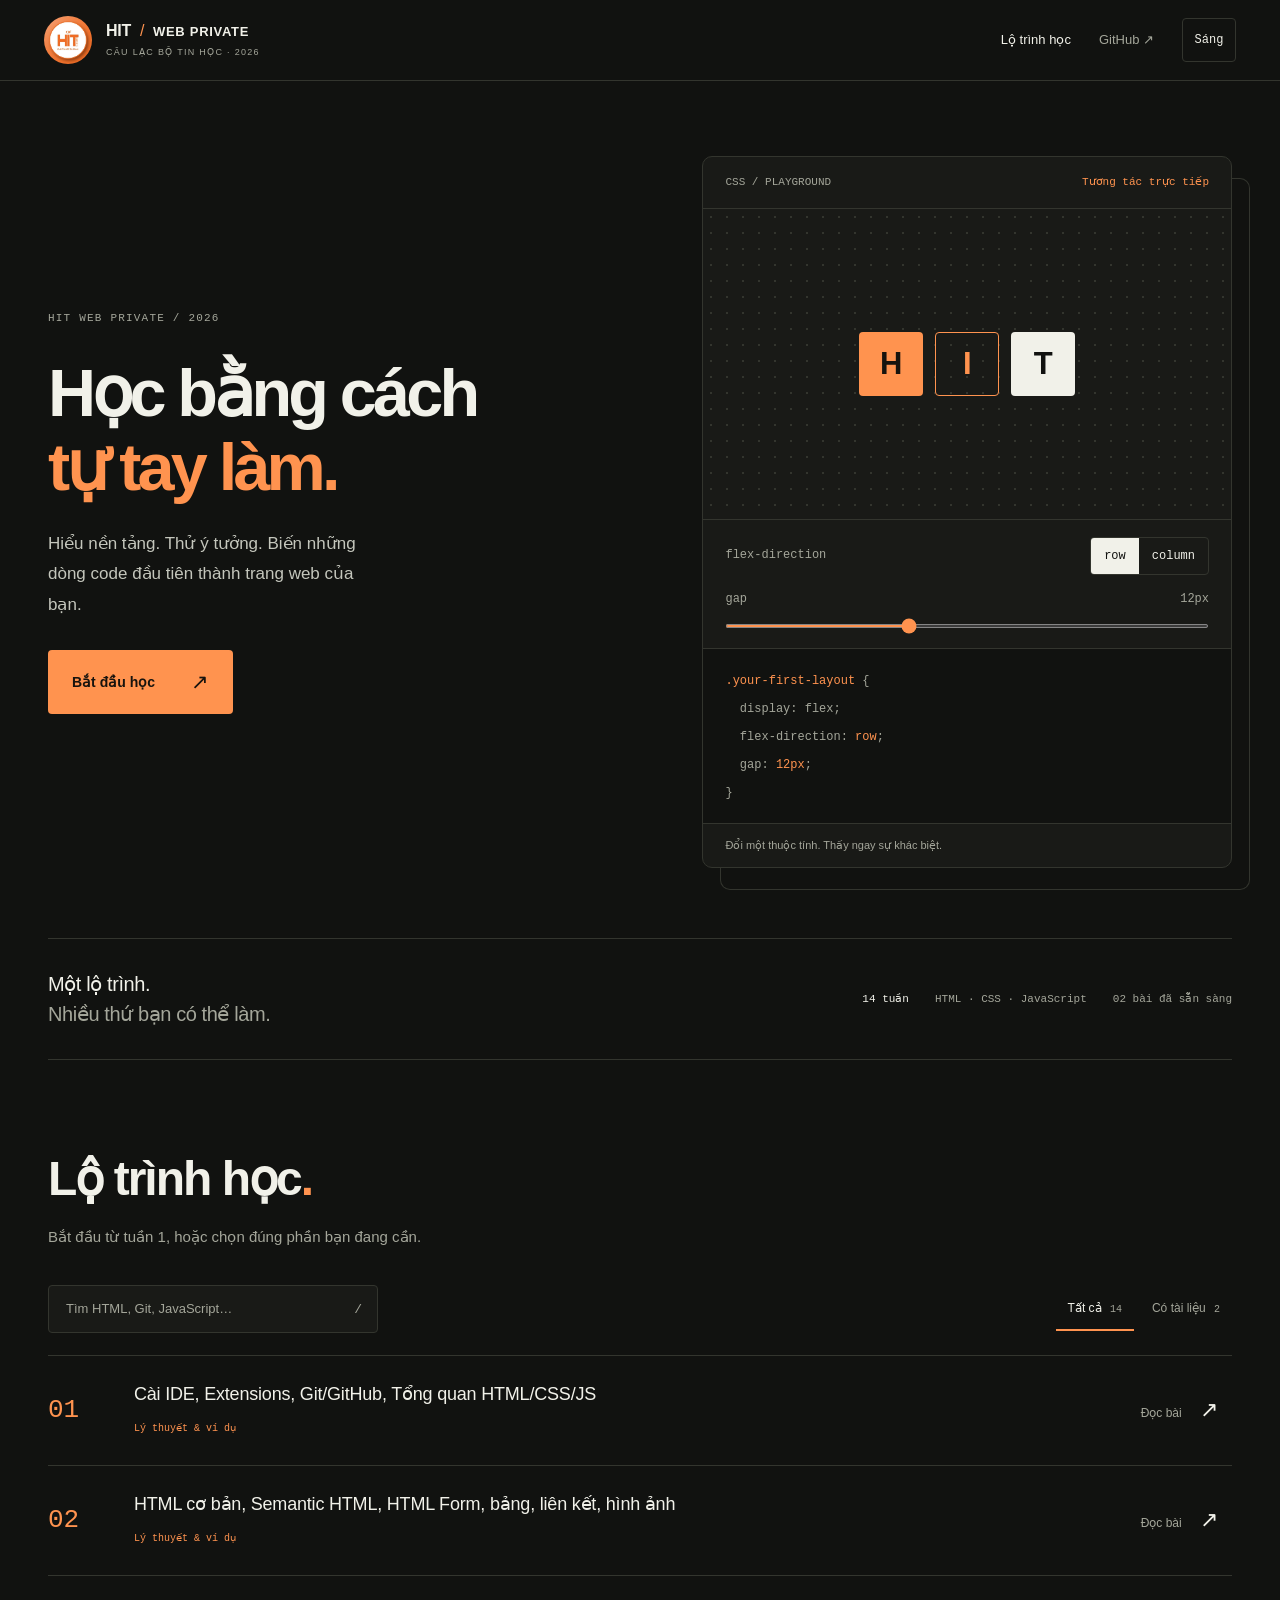
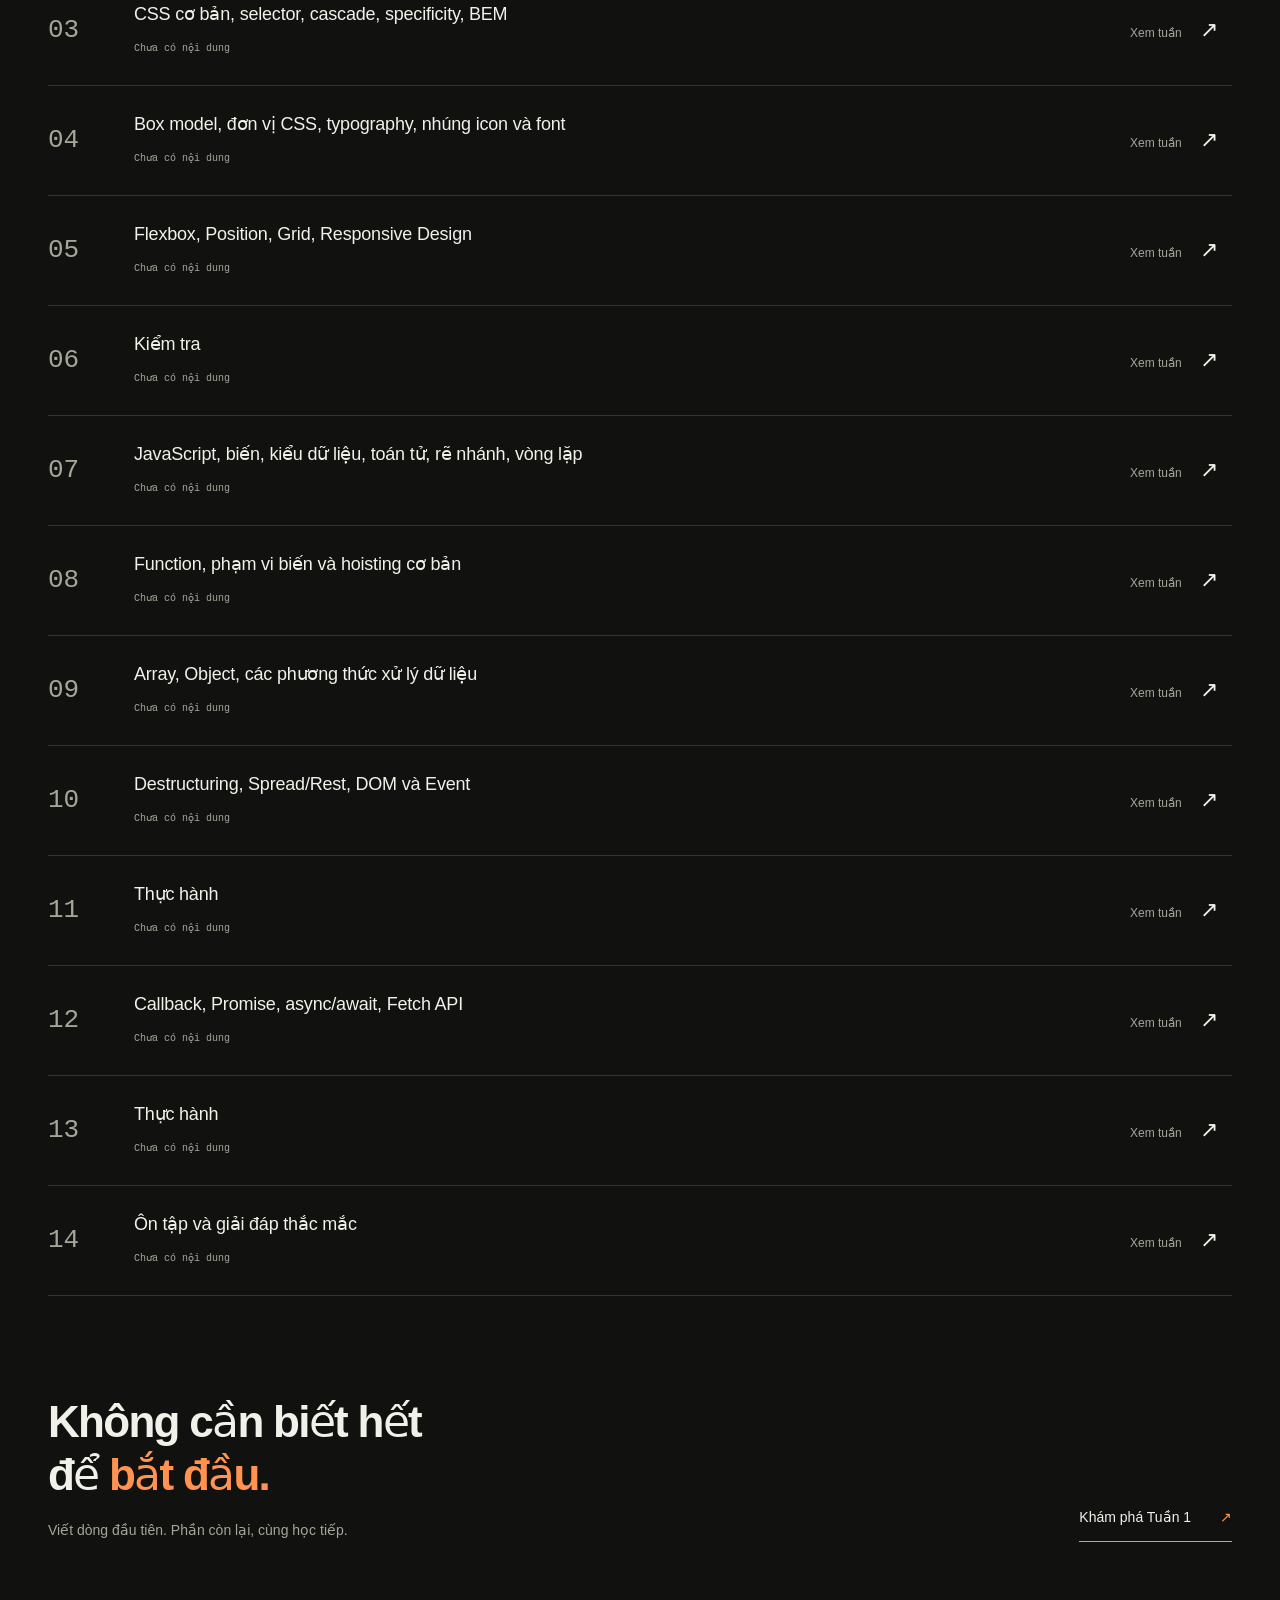
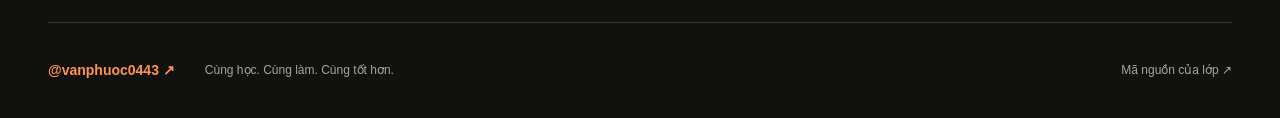
==== commit 817dd5c4: "fix(01-05): link footer to personal GitHub" ====
--- a/index.html
+++ b/index.html
@@ -8,4 +8,4 @@
 }</code></pre></div><p class="lab-caption">Đổi một thuộc tính. Thấy ngay sự khác biệt.</p></div></section>
 <section class="course-intro reveal" aria-label="Tổng quan khóa học"><p>Một lộ trình.<br><strong>Nhiều thứ bạn có thể làm.</strong></p><div><span>14 tuần</span><span>HTML · CSS · JavaScript</span><span>02 bài đã sẵn sàng</span></div></section>
 <section class="curriculum" id="curriculum"><div class="section-title reveal"><h2>Lộ trình học<span>.</span></h2><p>Bắt đầu từ tuần 1, hoặc chọn đúng phần bạn đang cần.</p></div><div class="course-tools"><label class="search"><span class="sr-only">Tìm tuần học</span><input type="search" id="lesson-search" placeholder="Tìm HTML, Git, JavaScript…" autocomplete="off"><span aria-hidden="true">/</span></label><div class="lesson-filter" role="group" aria-label="Lọc tuần học"><button type="button" data-filter="all" aria-pressed="true">Tất cả <span>14</span></button><button type="button" data-filter="ready" aria-pressed="false">Có tài liệu <span>2</span></button></div></div><p id="search-status" class="sr-only" role="status" aria-live="polite"></p><div class="lesson-list"><a class="lesson-row is-ready reveal" href="Lesson1/README.html"><span class="lesson-index">01</span><div class="lesson-row-title"><h3>Cài IDE, Extensions, Git/GitHub, Tổng quan HTML/CSS/JS</h3><span>Lý thuyết & ví dụ</span></div><span class="row-action">Đọc bài <span aria-hidden="true">↗</span></span></a><a class="lesson-row is-ready reveal" href="Lesson2/README.html"><span class="lesson-index">02</span><div class="lesson-row-title"><h3>HTML cơ bản, Semantic HTML, HTML Form, bảng, liên kết, hình ảnh</h3><span>Lý thuyết & ví dụ</span></div><span class="row-action">Đọc bài <span aria-hidden="true">↗</span></span></a><a class="lesson-row  reveal" href="Lesson3/README.html"><span class="lesson-index">03</span><div class="lesson-row-title"><h3>CSS cơ bản, selector, cascade, specificity, BEM</h3><span>Chưa có nội dung</span></div><span class="row-action">Xem tuần <span aria-hidden="true">↗</span></span></a><a class="lesson-row  reveal" href="Lesson4/README.html"><span class="lesson-index">04</span><div class="lesson-row-title"><h3>Box model, đơn vị CSS, typography, nhúng icon và font</h3><span>Chưa có nội dung</span></div><span class="row-action">Xem tuần <span aria-hidden="true">↗</span></span></a><a class="lesson-row  reveal" href="Lesson5/README.html"><span class="lesson-index">05</span><div class="lesson-row-title"><h3>Flexbox, Position, Grid, Responsive Design</h3><span>Chưa có nội dung</span></div><span class="row-action">Xem tuần <span aria-hidden="true">↗</span></span></a><a class="lesson-row  reveal" href="Lesson6/README.html"><span class="lesson-index">06</span><div class="lesson-row-title"><h3>Kiểm tra</h3><span>Chưa có nội dung</span></div><span class="row-action">Xem tuần <span aria-hidden="true">↗</span></span></a><a class="lesson-row  reveal" href="Lesson7/README.html"><span class="lesson-index">07</span><div class="lesson-row-title"><h3>JavaScript, biến, kiểu dữ liệu, toán tử, rẽ nhánh, vòng lặp</h3><span>Chưa có nội dung</span></div><span class="row-action">Xem tuần <span aria-hidden="true">↗</span></span></a><a class="lesson-row  reveal" href="Lesson8/README.html"><span class="lesson-index">08</span><div class="lesson-row-title"><h3>Function, phạm vi biến và hoisting cơ bản</h3><span>Chưa có nội dung</span></div><span class="row-action">Xem tuần <span aria-hidden="true">↗</span></span></a><a class="lesson-row  reveal" href="Lesson9/README.html"><span class="lesson-index">09</span><div class="lesson-row-title"><h3>Array, Object, các phương thức xử lý dữ liệu</h3><span>Chưa có nội dung</span></div><span class="row-action">Xem tuần <span aria-hidden="true">↗</span></span></a><a class="lesson-row  reveal" href="Lesson10/README.html"><span class="lesson-index">10</span><div class="lesson-row-title"><h3>Destructuring, Spread/Rest, DOM và Event</h3><span>Chưa có nội dung</span></div><span class="row-action">Xem tuần <span aria-hidden="true">↗</span></span></a><a class="lesson-row  reveal" href="Lesson11/README.html"><span class="lesson-index">11</span><div class="lesson-row-title"><h3>Thực hành</h3><span>Chưa có nội dung</span></div><span class="row-action">Xem tuần <span aria-hidden="true">↗</span></span></a><a class="lesson-row  reveal" href="Lesson12/README.html"><span class="lesson-index">12</span><div class="lesson-row-title"><h3>Callback, Promise, async/await, Fetch API</h3><span>Chưa có nội dung</span></div><span class="row-action">Xem tuần <span aria-hidden="true">↗</span></span></a><a class="lesson-row  reveal" href="Lesson13/README.html"><span class="lesson-index">13</span><div class="lesson-row-title"><h3>Thực hành</h3><span>Chưa có nội dung</span></div><span class="row-action">Xem tuần <span aria-hidden="true">↗</span></span></a><a class="lesson-row  reveal" href="Lesson14/README.html"><span class="lesson-index">14</span><div class="lesson-row-title"><h3>Ôn tập và giải đáp thắc mắc</h3><span>Chưa có nội dung</span></div><span class="row-action">Xem tuần <span aria-hidden="true">↗</span></span></a></div><div class="search-empty" hidden><h3>Chưa tìm thấy tuần phù hợp.</h3><p>Thử từ khóa khác hoặc xem toàn bộ lộ trình.</p><button type="button" id="reset-search" class="text-button">Xóa bộ lọc →</button></div></section>
-<section class="closing reveal"><p>Không cần biết hết<br>để <em>bắt đầu.</em></p><span>Viết dòng đầu tiên. Phần còn lại, cùng học tiếp.</span><a href="Lesson1/README.html" class="text-link">Khám phá Tuần 1 <span aria-hidden="true">↗</span></a></section><footer class="footer"><a class="footer-brand" href="index.html">HIT<span>CLUB.</span></a><p>Cùng học. Cùng làm. Cùng tốt hơn.</p><a href="https://github.com/vanphuoc0443/HIT_WEB">Mã nguồn của lớp ↗</a></footer></main></div><button id="top" type="button" aria-label="Về đầu trang" hidden>↑</button></body></html>+<section class="closing reveal"><p>Không cần biết hết<br>để <em>bắt đầu.</em></p><span>Viết dòng đầu tiên. Phần còn lại, cùng học tiếp.</span><a href="Lesson1/README.html" class="text-link">Khám phá Tuần 1 <span aria-hidden="true">↗</span></a></section><footer class="footer"><a class="footer-profile" href="https://github.com/vanphuoc0443">@vanphuoc0443 ↗</a><p>Cùng học. Cùng làm. Cùng tốt hơn.</p><a href="https://github.com/vanphuoc0443/HIT_WEB">Mã nguồn của lớp ↗</a></footer></main></div><button id="top" type="button" aria-label="Về đầu trang" hidden>↑</button></body></html>
--- a/assets/site.css
+++ b/assets/site.css
@@ -144,8 +144,8 @@
 .text-link { font-size:14px;grid-row:1/3;grid-column:2;border-bottom:1px solid var(--accent);padding:12px 0; }
 .text-link>span { margin-left:25px;color:var(--accent); }
 .footer { border-top:1px solid var(--line);padding:35px 0;display:flex;align-items:center;gap:30px; }
-.footer-brand { font-size:25px;font-weight:800;letter-spacing:-1.4px; }
-.footer-brand>span { color:var(--accent);font-weight:400; }
+.footer-profile { font-size:14px;font-weight:600;color:var(--accent); }
+.footer-profile:hover { text-decoration:underline;text-underline-offset:4px; }
 .footer p { color:var(--muted);font-size:12px;margin:0; }
 .footer>a:last-child { margin-left:auto;font-size:12px;color:var(--muted); }
 /* Lesson pages: quiet reading, clear hierarchy, code stays selectable. */
@@ -334,3 +334,53 @@
   .demo-block { width:clamp(44px,16vw,64px);height:clamp(44px,16vw,64px); }
   .lab-head { font-size:10px; }
 }
+/* A deliberately small Try it Yourself workspace. Code remains visible without JS. */
+.code-toolbar>.copy { margin-left:auto;margin-right:15px; }
+.try-button { min-height:44px;color:var(--accent);font:11px var(--mono);padding:8px 0; }
+.try-button:hover { text-decoration:underline;text-underline-offset:4px; }
+.try-open { overflow:hidden; }
+.try-dialog { width:min(1280px,calc(100vw - 48px));height:min(820px,calc(100dvh - 48px));max-width:none;max-height:none;padding:0;border:1px solid var(--line);border-radius:10px;background:var(--bg);color:var(--text);overflow:hidden; }
+.try-dialog[open] { display:flex;flex-direction:column;animation:enter .25s ease-out both; }
+.try-dialog::backdrop { background:rgb(0 0 0 / .72); }
+.try-header { display:flex;justify-content:space-between;align-items:center;gap:20px;padding:18px 25px;border-bottom:1px solid var(--line); }
+.try-header h2 { margin:0;font-size:25px;line-height:1.3;font-weight:600;letter-spacing:-.7px; }
+.try-header h2>span { color:var(--accent); }
+.try-header p { margin:5px 0 0;font-size:12px;color:var(--muted); }
+.try-close { min-height:44px;padding:8px;font-size:12px; }
+.try-close:hover { color:var(--accent); }
+.try-toolbar { display:flex;justify-content:space-between;align-items:center;gap:12px;padding:8px 25px;border-bottom:1px solid var(--line); }
+.try-tabs { display:flex;gap:5px; }
+.try-tabs button { min-height:44px;padding:8px 12px;font:12px var(--mono);color:var(--muted);border-bottom:2px solid transparent; }
+.try-tabs button[aria-selected=true] { color:var(--text);border-bottom-color:var(--accent); }
+.try-actions { display:flex;gap:15px;align-items:center; }
+.try-reset { min-height:44px;font-size:12px;color:var(--muted); }
+.try-run.primary { min-height:42px;padding:7px 15px;gap:20px;font-size:12px; }
+.try-workspace { flex:1;display:grid;grid-template-columns:1fr 1fr;min-height:0; }
+.try-editor { min-width:0;min-height:0;border-right:1px solid var(--line); }
+.try-editor>[role=tabpanel] { height:100%; }
+.try-editor textarea { display:block;resize:none;width:100%;height:100%;min-height:200px;padding:22px;background:var(--surface);color:var(--copy);font:13px/1.9 var(--mono);border:0;border-radius:0;tab-size:4; }
+.try-editor textarea:focus-visible { outline:2px solid var(--accent);outline-offset:-2px; }
+.try-preview { min-width:0;min-height:0;display:flex;flex-direction:column;background:#fff; }
+.try-preview-label { padding:10px 17px;background:var(--surface);color:var(--text);font:11px var(--mono);border-bottom:1px solid var(--line);display:flex;justify-content:space-between;gap:10px; }
+.try-preview-label>span { color:var(--muted);font:10px var(--font); }
+.try-preview iframe { display:block;flex:1;width:100%;min-height:200px;background:#fff;border:0; }
+.try-footer { display:flex;justify-content:space-between;gap:20px;padding:10px 25px;border-top:1px solid var(--line);font-size:11px;color:var(--muted); }
+.try-status { color:var(--accent);white-space:nowrap; }
+.try-error { margin:0;padding:10px 25px;border-top:1px solid var(--accent);color:var(--accent);font:12px/1.7 var(--mono);max-height:90px;overflow:auto;overflow-wrap:anywhere; }
+@media(max-width:767px) {
+  .try-dialog { width:100vw;height:100dvh;border:0;border-radius:0;margin:0; }
+  .try-header { padding:14px 18px; }
+  .try-header h2 { font-size:22px; }
+  .try-toolbar { padding:6px 12px;gap:8px;flex-wrap:wrap; }
+  .try-tabs button { font-size:11px;padding-inline:10px; }
+  .try-actions { margin-left:auto;gap:12px; }
+  .try-workspace { grid-template-columns:1fr;grid-template-rows:1fr 1fr;overflow:auto; }
+  .try-editor { border-right:0;border-bottom:1px solid var(--line); }
+  .try-editor textarea { padding:15px;min-height:160px;font-size:12px; }
+  .try-preview iframe { min-height:160px; }
+  .try-preview-label { padding:8px 14px; }
+  .try-preview-label>span { display:none; }
+  .try-footer { padding:9px 15px;font-size:10px;gap:10px; }
+  .try-footer>span:first-child { max-width:32ch; }
+  .try-error { padding-inline:15px; }
+}
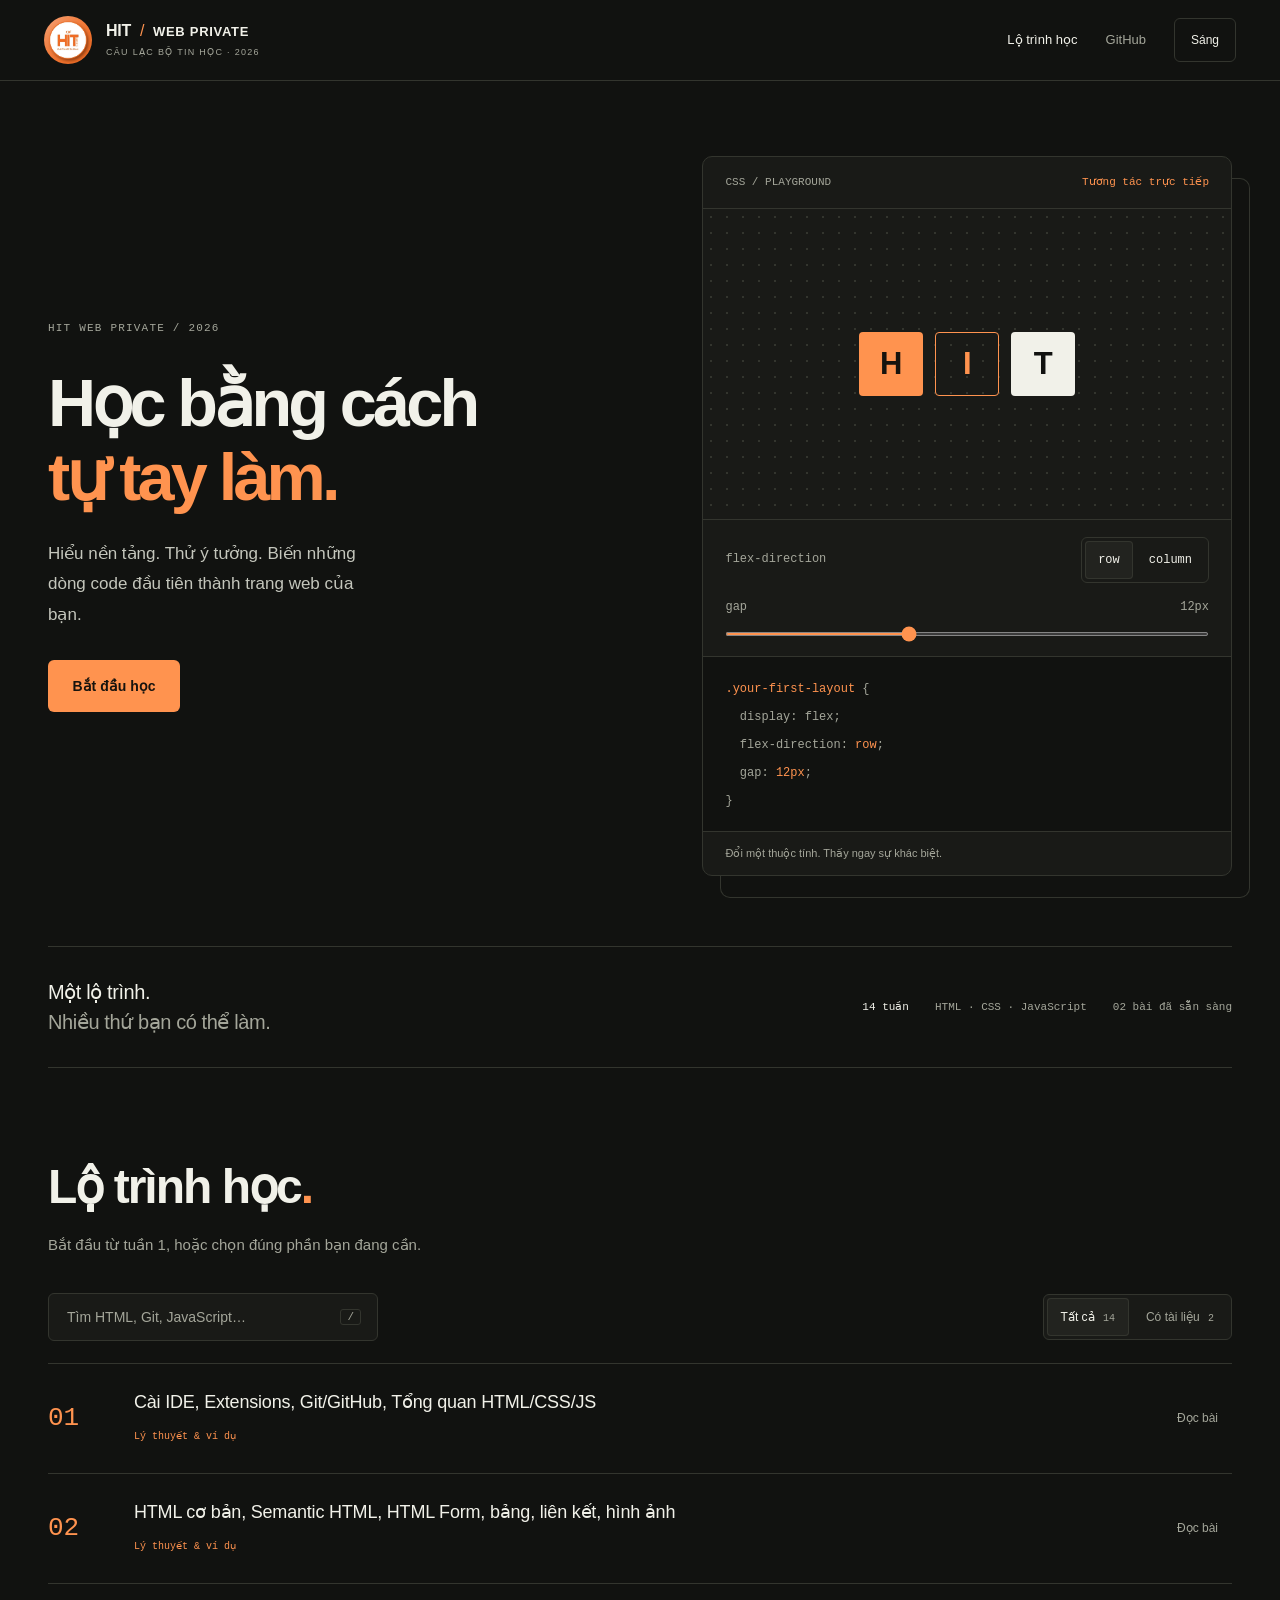
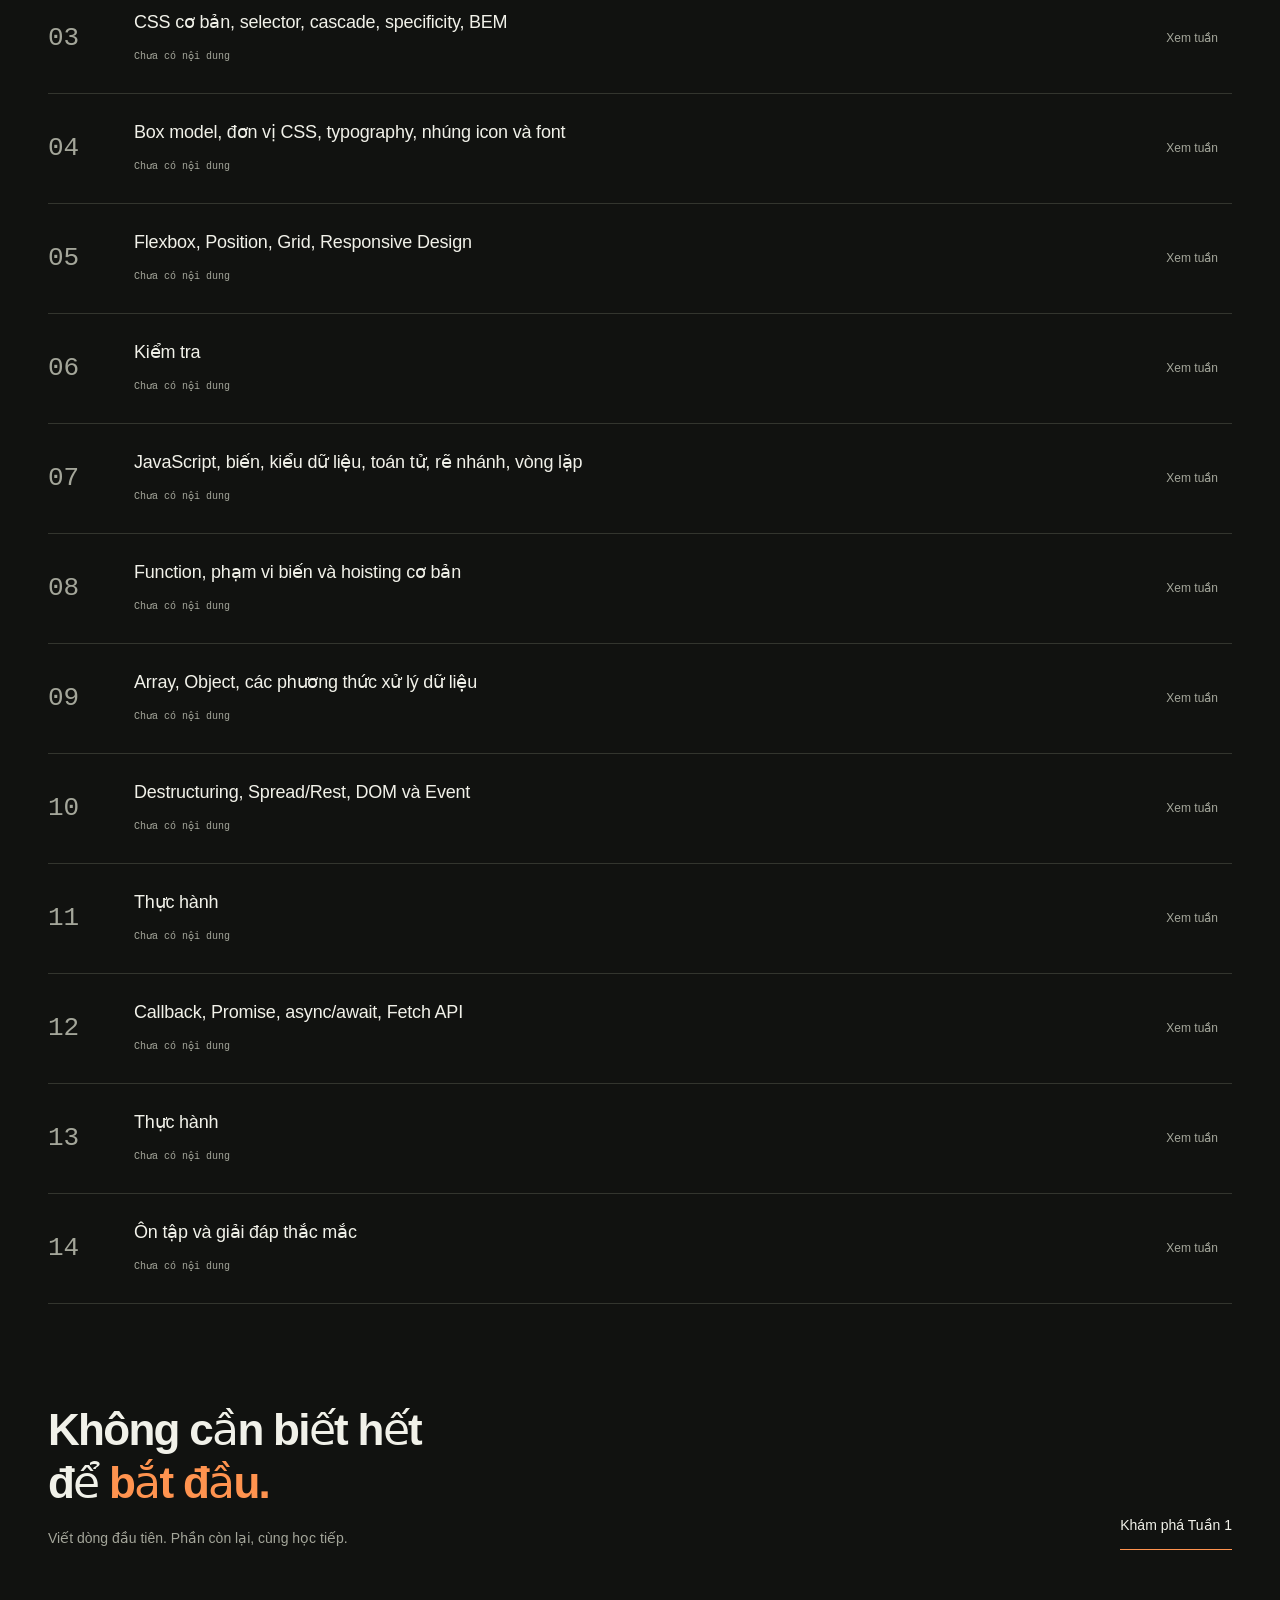
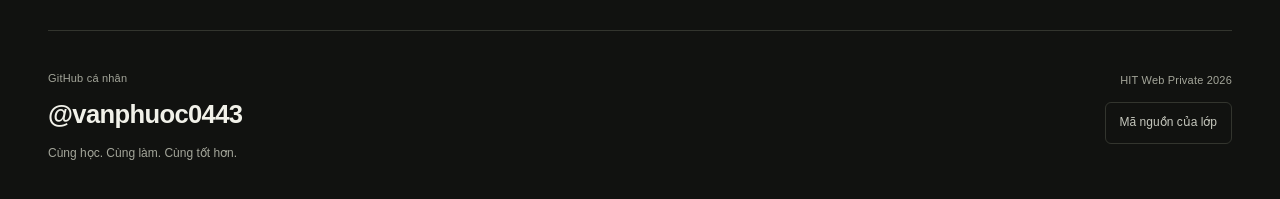
==== commit 02e6324a: "style(01-06): refine footer and simplify controls" ====
--- a/index.html
+++ b/index.html
@@ -1,11 +1,11 @@
 <!DOCTYPE html>
 <html lang="vi"><head><meta charset="utf-8"><meta name="viewport" content="width=device-width, initial-scale=1"><meta name="description" content="Tài liệu lớp HIT Web Private 2026: lộ trình 14 tuần, lý thuyết và ví dụ thực hành."><title>Lộ trình học · HIT Web Private 2026</title><script>try{document.documentElement.dataset.theme=localStorage.getItem('hit-theme')==='light'?'light':'dark'}catch(e){}</script><link rel="stylesheet" href="assets/site.css"><script src="assets/site.js" defer></script></head>
-<body class="home-page"><span class="page-start" aria-hidden="true"></span><a class="skip" href="#content">Đến nội dung chính</a><header class="header"><div class="header-inner"><a class="brand" href="index.html"><img class="logo" src="assets/logoCLB.jpg" alt="Logo CLB Tin học Đại học Công nghiệp Hà Nội" width="48" height="48"><span>HIT<span class="brand-divider">/</span><strong>WEB PRIVATE</strong><small>CÂU LẠC BỘ TIN HỌC · 2026</small></span></a><nav class="header-actions" aria-label="Điều hướng chính"><a class="course-link" href="index.html#curriculum">Lộ trình học</a><a class="repo" href="https://github.com/vanphuoc0443/HIT_WEB">GitHub ↗</a><button id="theme" type="button" aria-label="Bật giao diện sáng">Sáng</button></nav></div><div class="reading-progress" aria-hidden="true"></div></header>
-<details class="mobile-nav"><summary>Lộ trình học <span>Chọn tuần</span></summary><nav aria-label="Danh sách tuần trên điện thoại"><a class="week " href="Lesson1/README.html" ><span class="week-number">01</span><span><b>Tuần 1</b><span>Cài IDE, Extensions, Git/GitHub, Tổng quan HTML/CSS/JS</span></span><span class="status ready" aria-label="Có lý thuyết"></span></a><a class="week " href="Lesson2/README.html" ><span class="week-number">02</span><span><b>Tuần 2</b><span>HTML cơ bản, Semantic HTML, HTML Form, bảng, liên kết, hình ảnh</span></span><span class="status ready" aria-label="Có lý thuyết"></span></a><a class="week " href="Lesson3/README.html" ><span class="week-number">03</span><span><b>Tuần 3</b><span>CSS cơ bản, selector, cascade, specificity, BEM</span></span><span class="status " aria-label="Chưa có nội dung"></span></a><a class="week " href="Lesson4/README.html" ><span class="week-number">04</span><span><b>Tuần 4</b><span>Box model, đơn vị CSS, typography, nhúng icon và font</span></span><span class="status " aria-label="Chưa có nội dung"></span></a><a class="week " href="Lesson5/README.html" ><span class="week-number">05</span><span><b>Tuần 5</b><span>Flexbox, Position, Grid, Responsive Design</span></span><span class="status " aria-label="Chưa có nội dung"></span></a><a class="week " href="Lesson6/README.html" ><span class="week-number">06</span><span><b>Tuần 6</b><span>Kiểm tra</span></span><span class="status " aria-label="Chưa có nội dung"></span></a><a class="week " href="Lesson7/README.html" ><span class="week-number">07</span><span><b>Tuần 7</b><span>JavaScript, biến, kiểu dữ liệu, toán tử, rẽ nhánh, vòng lặp</span></span><span class="status " aria-label="Chưa có nội dung"></span></a><a class="week " href="Lesson8/README.html" ><span class="week-number">08</span><span><b>Tuần 8</b><span>Function, phạm vi biến và hoisting cơ bản</span></span><span class="status " aria-label="Chưa có nội dung"></span></a><a class="week " href="Lesson9/README.html" ><span class="week-number">09</span><span><b>Tuần 9</b><span>Array, Object, các phương thức xử lý dữ liệu</span></span><span class="status " aria-label="Chưa có nội dung"></span></a><a class="week " href="Lesson10/README.html" ><span class="week-number">10</span><span><b>Tuần 10</b><span>Destructuring, Spread/Rest, DOM và Event</span></span><span class="status " aria-label="Chưa có nội dung"></span></a><a class="week " href="Lesson11/README.html" ><span class="week-number">11</span><span><b>Tuần 11</b><span>Thực hành</span></span><span class="status " aria-label="Chưa có nội dung"></span></a><a class="week " href="Lesson12/README.html" ><span class="week-number">12</span><span><b>Tuần 12</b><span>Callback, Promise, async/await, Fetch API</span></span><span class="status " aria-label="Chưa có nội dung"></span></a><a class="week " href="Lesson13/README.html" ><span class="week-number">13</span><span><b>Tuần 13</b><span>Thực hành</span></span><span class="status " aria-label="Chưa có nội dung"></span></a><a class="week " href="Lesson14/README.html" ><span class="week-number">14</span><span><b>Tuần 14</b><span>Ôn tập và giải đáp thắc mắc</span></span><span class="status " aria-label="Chưa có nội dung"></span></a></nav></details><div class="layout"><aside class="sidebar"><a class="course-home" href="index.html">← Tổng quan khóa học</a><div class="sidebar-title"><h2>Lộ trình học</h2><span>14 tuần</span></div><p class="sidebar-note">Từ những dòng code đầu tiên.</p><nav aria-label="Danh sách tuần"><a class="week " href="Lesson1/README.html" ><span class="week-number">01</span><span><b>Tuần 1</b><span>Cài IDE, Extensions, Git/GitHub, Tổng quan HTML/CSS/JS</span></span><span class="status ready" aria-label="Có lý thuyết"></span></a><a class="week " href="Lesson2/README.html" ><span class="week-number">02</span><span><b>Tuần 2</b><span>HTML cơ bản, Semantic HTML, HTML Form, bảng, liên kết, hình ảnh</span></span><span class="status ready" aria-label="Có lý thuyết"></span></a><a class="week " href="Lesson3/README.html" ><span class="week-number">03</span><span><b>Tuần 3</b><span>CSS cơ bản, selector, cascade, specificity, BEM</span></span><span class="status " aria-label="Chưa có nội dung"></span></a><a class="week " href="Lesson4/README.html" ><span class="week-number">04</span><span><b>Tuần 4</b><span>Box model, đơn vị CSS, typography, nhúng icon và font</span></span><span class="status " aria-label="Chưa có nội dung"></span></a><a class="week " href="Lesson5/README.html" ><span class="week-number">05</span><span><b>Tuần 5</b><span>Flexbox, Position, Grid, Responsive Design</span></span><span class="status " aria-label="Chưa có nội dung"></span></a><a class="week " href="Lesson6/README.html" ><span class="week-number">06</span><span><b>Tuần 6</b><span>Kiểm tra</span></span><span class="status " aria-label="Chưa có nội dung"></span></a><a class="week " href="Lesson7/README.html" ><span class="week-number">07</span><span><b>Tuần 7</b><span>JavaScript, biến, kiểu dữ liệu, toán tử, rẽ nhánh, vòng lặp</span></span><span class="status " aria-label="Chưa có nội dung"></span></a><a class="week " href="Lesson8/README.html" ><span class="week-number">08</span><span><b>Tuần 8</b><span>Function, phạm vi biến và hoisting cơ bản</span></span><span class="status " aria-label="Chưa có nội dung"></span></a><a class="week " href="Lesson9/README.html" ><span class="week-number">09</span><span><b>Tuần 9</b><span>Array, Object, các phương thức xử lý dữ liệu</span></span><span class="status " aria-label="Chưa có nội dung"></span></a><a class="week " href="Lesson10/README.html" ><span class="week-number">10</span><span><b>Tuần 10</b><span>Destructuring, Spread/Rest, DOM và Event</span></span><span class="status " aria-label="Chưa có nội dung"></span></a><a class="week " href="Lesson11/README.html" ><span class="week-number">11</span><span><b>Tuần 11</b><span>Thực hành</span></span><span class="status " aria-label="Chưa có nội dung"></span></a><a class="week " href="Lesson12/README.html" ><span class="week-number">12</span><span><b>Tuần 12</b><span>Callback, Promise, async/await, Fetch API</span></span><span class="status " aria-label="Chưa có nội dung"></span></a><a class="week " href="Lesson13/README.html" ><span class="week-number">13</span><span><b>Tuần 13</b><span>Thực hành</span></span><span class="status " aria-label="Chưa có nội dung"></span></a><a class="week " href="Lesson14/README.html" ><span class="week-number">14</span><span><b>Tuần 14</b><span>Ôn tập và giải đáp thắc mắc</span></span><span class="status " aria-label="Chưa có nội dung"></span></a></nav><div class="sidebar-footer">02 / 14 tuần có tài liệu</div></aside><main id="content" tabindex="-1"><section class="hero" aria-labelledby="home-title"><div class="hero-copy"><span class="eyebrow">HIT WEB PRIVATE / 2026</span><h1 id="home-title">Học bằng cách<br><em>tự tay làm.</em></h1><p>Hiểu nền tảng. Thử ý tưởng. Biến những dòng code đầu tiên thành trang web của bạn.</p><a class="primary" href="Lesson1/README.html">Bắt đầu học <span aria-hidden="true">↗</span></a></div><div class="lab reveal"><div class="lab-head"><span>CSS / PLAYGROUND</span><span class="live-label">Tương tác trực tiếp</span></div><div class="lab-stage" id="flex-demo" style="--demo-gap:12px"><span class="demo-block">H</span><span class="demo-block">I</span><span class="demo-block">T</span></div><div class="lab-controls"><div class="control-line"><span>flex-direction</span><div class="segmented" role="group" aria-label="Hướng Flexbox"><button type="button" data-direction="row" aria-pressed="true">row</button><button type="button" data-direction="column" aria-pressed="false">column</button></div></div><label class="control-line" for="demo-gap"><span>gap</span><span><output id="gap-value" for="demo-gap">12</output>px</span></label><input id="demo-gap" aria-label="Khoảng cách giữa các khối" type="range" min="0" max="32" value="12" step="4"><pre class="lab-code"><code><span>.your-first-layout</span> {
+<body class="home-page"><span class="page-start" aria-hidden="true"></span><a class="skip" href="#content">Đến nội dung chính</a><header class="header"><div class="header-inner"><a class="brand" href="index.html"><img class="logo" src="assets/logoCLB.jpg" alt="Logo CLB Tin học Đại học Công nghiệp Hà Nội" width="48" height="48"><span>HIT<span class="brand-divider">/</span><strong>WEB PRIVATE</strong><small>CÂU LẠC BỘ TIN HỌC · 2026</small></span></a><nav class="header-actions" aria-label="Điều hướng chính"><a class="course-link" href="index.html#curriculum">Lộ trình học</a><a class="repo" href="https://github.com/vanphuoc0443/HIT_WEB">GitHub</a><button id="theme" type="button" aria-label="Bật giao diện sáng">Sáng</button></nav></div><div class="reading-progress" aria-hidden="true"></div></header>
+<details class="mobile-nav"><summary>Lộ trình học <span>Chọn tuần</span></summary><nav aria-label="Danh sách tuần trên điện thoại"><a class="week " href="Lesson1/README.html" ><span class="week-number">01</span><span><b>Tuần 1</b><span>Cài IDE, Extensions, Git/GitHub, Tổng quan HTML/CSS/JS</span></span><span class="status ready" aria-label="Có lý thuyết"></span></a><a class="week " href="Lesson2/README.html" ><span class="week-number">02</span><span><b>Tuần 2</b><span>HTML cơ bản, Semantic HTML, HTML Form, bảng, liên kết, hình ảnh</span></span><span class="status ready" aria-label="Có lý thuyết"></span></a><a class="week " href="Lesson3/README.html" ><span class="week-number">03</span><span><b>Tuần 3</b><span>CSS cơ bản, selector, cascade, specificity, BEM</span></span><span class="status " aria-label="Chưa có nội dung"></span></a><a class="week " href="Lesson4/README.html" ><span class="week-number">04</span><span><b>Tuần 4</b><span>Box model, đơn vị CSS, typography, nhúng icon và font</span></span><span class="status " aria-label="Chưa có nội dung"></span></a><a class="week " href="Lesson5/README.html" ><span class="week-number">05</span><span><b>Tuần 5</b><span>Flexbox, Position, Grid, Responsive Design</span></span><span class="status " aria-label="Chưa có nội dung"></span></a><a class="week " href="Lesson6/README.html" ><span class="week-number">06</span><span><b>Tuần 6</b><span>Kiểm tra</span></span><span class="status " aria-label="Chưa có nội dung"></span></a><a class="week " href="Lesson7/README.html" ><span class="week-number">07</span><span><b>Tuần 7</b><span>JavaScript, biến, kiểu dữ liệu, toán tử, rẽ nhánh, vòng lặp</span></span><span class="status " aria-label="Chưa có nội dung"></span></a><a class="week " href="Lesson8/README.html" ><span class="week-number">08</span><span><b>Tuần 8</b><span>Function, phạm vi biến và hoisting cơ bản</span></span><span class="status " aria-label="Chưa có nội dung"></span></a><a class="week " href="Lesson9/README.html" ><span class="week-number">09</span><span><b>Tuần 9</b><span>Array, Object, các phương thức xử lý dữ liệu</span></span><span class="status " aria-label="Chưa có nội dung"></span></a><a class="week " href="Lesson10/README.html" ><span class="week-number">10</span><span><b>Tuần 10</b><span>Destructuring, Spread/Rest, DOM và Event</span></span><span class="status " aria-label="Chưa có nội dung"></span></a><a class="week " href="Lesson11/README.html" ><span class="week-number">11</span><span><b>Tuần 11</b><span>Thực hành</span></span><span class="status " aria-label="Chưa có nội dung"></span></a><a class="week " href="Lesson12/README.html" ><span class="week-number">12</span><span><b>Tuần 12</b><span>Callback, Promise, async/await, Fetch API</span></span><span class="status " aria-label="Chưa có nội dung"></span></a><a class="week " href="Lesson13/README.html" ><span class="week-number">13</span><span><b>Tuần 13</b><span>Thực hành</span></span><span class="status " aria-label="Chưa có nội dung"></span></a><a class="week " href="Lesson14/README.html" ><span class="week-number">14</span><span><b>Tuần 14</b><span>Ôn tập và giải đáp thắc mắc</span></span><span class="status " aria-label="Chưa có nội dung"></span></a></nav></details><div class="layout"><aside class="sidebar"><a class="course-home" href="index.html">← Tổng quan khóa học</a><div class="sidebar-title"><h2>Lộ trình học</h2><span>14 tuần</span></div><p class="sidebar-note">Từ những dòng code đầu tiên.</p><nav aria-label="Danh sách tuần"><a class="week " href="Lesson1/README.html" ><span class="week-number">01</span><span><b>Tuần 1</b><span>Cài IDE, Extensions, Git/GitHub, Tổng quan HTML/CSS/JS</span></span><span class="status ready" aria-label="Có lý thuyết"></span></a><a class="week " href="Lesson2/README.html" ><span class="week-number">02</span><span><b>Tuần 2</b><span>HTML cơ bản, Semantic HTML, HTML Form, bảng, liên kết, hình ảnh</span></span><span class="status ready" aria-label="Có lý thuyết"></span></a><a class="week " href="Lesson3/README.html" ><span class="week-number">03</span><span><b>Tuần 3</b><span>CSS cơ bản, selector, cascade, specificity, BEM</span></span><span class="status " aria-label="Chưa có nội dung"></span></a><a class="week " href="Lesson4/README.html" ><span class="week-number">04</span><span><b>Tuần 4</b><span>Box model, đơn vị CSS, typography, nhúng icon và font</span></span><span class="status " aria-label="Chưa có nội dung"></span></a><a class="week " href="Lesson5/README.html" ><span class="week-number">05</span><span><b>Tuần 5</b><span>Flexbox, Position, Grid, Responsive Design</span></span><span class="status " aria-label="Chưa có nội dung"></span></a><a class="week " href="Lesson6/README.html" ><span class="week-number">06</span><span><b>Tuần 6</b><span>Kiểm tra</span></span><span class="status " aria-label="Chưa có nội dung"></span></a><a class="week " href="Lesson7/README.html" ><span class="week-number">07</span><span><b>Tuần 7</b><span>JavaScript, biến, kiểu dữ liệu, toán tử, rẽ nhánh, vòng lặp</span></span><span class="status " aria-label="Chưa có nội dung"></span></a><a class="week " href="Lesson8/README.html" ><span class="week-number">08</span><span><b>Tuần 8</b><span>Function, phạm vi biến và hoisting cơ bản</span></span><span class="status " aria-label="Chưa có nội dung"></span></a><a class="week " href="Lesson9/README.html" ><span class="week-number">09</span><span><b>Tuần 9</b><span>Array, Object, các phương thức xử lý dữ liệu</span></span><span class="status " aria-label="Chưa có nội dung"></span></a><a class="week " href="Lesson10/README.html" ><span class="week-number">10</span><span><b>Tuần 10</b><span>Destructuring, Spread/Rest, DOM và Event</span></span><span class="status " aria-label="Chưa có nội dung"></span></a><a class="week " href="Lesson11/README.html" ><span class="week-number">11</span><span><b>Tuần 11</b><span>Thực hành</span></span><span class="status " aria-label="Chưa có nội dung"></span></a><a class="week " href="Lesson12/README.html" ><span class="week-number">12</span><span><b>Tuần 12</b><span>Callback, Promise, async/await, Fetch API</span></span><span class="status " aria-label="Chưa có nội dung"></span></a><a class="week " href="Lesson13/README.html" ><span class="week-number">13</span><span><b>Tuần 13</b><span>Thực hành</span></span><span class="status " aria-label="Chưa có nội dung"></span></a><a class="week " href="Lesson14/README.html" ><span class="week-number">14</span><span><b>Tuần 14</b><span>Ôn tập và giải đáp thắc mắc</span></span><span class="status " aria-label="Chưa có nội dung"></span></a></nav><div class="sidebar-footer">02 / 14 tuần có tài liệu</div></aside><main id="content" tabindex="-1"><section class="hero" aria-labelledby="home-title"><div class="hero-copy"><span class="eyebrow">HIT WEB PRIVATE / 2026</span><h1 id="home-title">Học bằng cách<br><em>tự tay làm.</em></h1><p>Hiểu nền tảng. Thử ý tưởng. Biến những dòng code đầu tiên thành trang web của bạn.</p><a class="primary" href="Lesson1/README.html">Bắt đầu học</a></div><div class="lab reveal"><div class="lab-head"><span>CSS / PLAYGROUND</span><span class="live-label">Tương tác trực tiếp</span></div><div class="lab-stage" id="flex-demo" style="--demo-gap:12px"><span class="demo-block">H</span><span class="demo-block">I</span><span class="demo-block">T</span></div><div class="lab-controls"><div class="control-line"><span>flex-direction</span><div class="segmented" role="group" aria-label="Hướng Flexbox"><button type="button" data-direction="row" aria-pressed="true">row</button><button type="button" data-direction="column" aria-pressed="false">column</button></div></div><label class="control-line" for="demo-gap"><span>gap</span><span><output id="gap-value" for="demo-gap">12</output>px</span></label><input id="demo-gap" aria-label="Khoảng cách giữa các khối" type="range" min="0" max="32" value="12" step="4"><pre class="lab-code"><code><span>.your-first-layout</span> {
   display: flex;
   flex-direction: <b id="code-direction">row</b>;
   gap: <b id="code-gap">12px</b>;
 }</code></pre></div><p class="lab-caption">Đổi một thuộc tính. Thấy ngay sự khác biệt.</p></div></section>
 <section class="course-intro reveal" aria-label="Tổng quan khóa học"><p>Một lộ trình.<br><strong>Nhiều thứ bạn có thể làm.</strong></p><div><span>14 tuần</span><span>HTML · CSS · JavaScript</span><span>02 bài đã sẵn sàng</span></div></section>
-<section class="curriculum" id="curriculum"><div class="section-title reveal"><h2>Lộ trình học<span>.</span></h2><p>Bắt đầu từ tuần 1, hoặc chọn đúng phần bạn đang cần.</p></div><div class="course-tools"><label class="search"><span class="sr-only">Tìm tuần học</span><input type="search" id="lesson-search" placeholder="Tìm HTML, Git, JavaScript…" autocomplete="off"><span aria-hidden="true">/</span></label><div class="lesson-filter" role="group" aria-label="Lọc tuần học"><button type="button" data-filter="all" aria-pressed="true">Tất cả <span>14</span></button><button type="button" data-filter="ready" aria-pressed="false">Có tài liệu <span>2</span></button></div></div><p id="search-status" class="sr-only" role="status" aria-live="polite"></p><div class="lesson-list"><a class="lesson-row is-ready reveal" href="Lesson1/README.html"><span class="lesson-index">01</span><div class="lesson-row-title"><h3>Cài IDE, Extensions, Git/GitHub, Tổng quan HTML/CSS/JS</h3><span>Lý thuyết & ví dụ</span></div><span class="row-action">Đọc bài <span aria-hidden="true">↗</span></span></a><a class="lesson-row is-ready reveal" href="Lesson2/README.html"><span class="lesson-index">02</span><div class="lesson-row-title"><h3>HTML cơ bản, Semantic HTML, HTML Form, bảng, liên kết, hình ảnh</h3><span>Lý thuyết & ví dụ</span></div><span class="row-action">Đọc bài <span aria-hidden="true">↗</span></span></a><a class="lesson-row  reveal" href="Lesson3/README.html"><span class="lesson-index">03</span><div class="lesson-row-title"><h3>CSS cơ bản, selector, cascade, specificity, BEM</h3><span>Chưa có nội dung</span></div><span class="row-action">Xem tuần <span aria-hidden="true">↗</span></span></a><a class="lesson-row  reveal" href="Lesson4/README.html"><span class="lesson-index">04</span><div class="lesson-row-title"><h3>Box model, đơn vị CSS, typography, nhúng icon và font</h3><span>Chưa có nội dung</span></div><span class="row-action">Xem tuần <span aria-hidden="true">↗</span></span></a><a class="lesson-row  reveal" href="Lesson5/README.html"><span class="lesson-index">05</span><div class="lesson-row-title"><h3>Flexbox, Position, Grid, Responsive Design</h3><span>Chưa có nội dung</span></div><span class="row-action">Xem tuần <span aria-hidden="true">↗</span></span></a><a class="lesson-row  reveal" href="Lesson6/README.html"><span class="lesson-index">06</span><div class="lesson-row-title"><h3>Kiểm tra</h3><span>Chưa có nội dung</span></div><span class="row-action">Xem tuần <span aria-hidden="true">↗</span></span></a><a class="lesson-row  reveal" href="Lesson7/README.html"><span class="lesson-index">07</span><div class="lesson-row-title"><h3>JavaScript, biến, kiểu dữ liệu, toán tử, rẽ nhánh, vòng lặp</h3><span>Chưa có nội dung</span></div><span class="row-action">Xem tuần <span aria-hidden="true">↗</span></span></a><a class="lesson-row  reveal" href="Lesson8/README.html"><span class="lesson-index">08</span><div class="lesson-row-title"><h3>Function, phạm vi biến và hoisting cơ bản</h3><span>Chưa có nội dung</span></div><span class="row-action">Xem tuần <span aria-hidden="true">↗</span></span></a><a class="lesson-row  reveal" href="Lesson9/README.html"><span class="lesson-index">09</span><div class="lesson-row-title"><h3>Array, Object, các phương thức xử lý dữ liệu</h3><span>Chưa có nội dung</span></div><span class="row-action">Xem tuần <span aria-hidden="true">↗</span></span></a><a class="lesson-row  reveal" href="Lesson10/README.html"><span class="lesson-index">10</span><div class="lesson-row-title"><h3>Destructuring, Spread/Rest, DOM và Event</h3><span>Chưa có nội dung</span></div><span class="row-action">Xem tuần <span aria-hidden="true">↗</span></span></a><a class="lesson-row  reveal" href="Lesson11/README.html"><span class="lesson-index">11</span><div class="lesson-row-title"><h3>Thực hành</h3><span>Chưa có nội dung</span></div><span class="row-action">Xem tuần <span aria-hidden="true">↗</span></span></a><a class="lesson-row  reveal" href="Lesson12/README.html"><span class="lesson-index">12</span><div class="lesson-row-title"><h3>Callback, Promise, async/await, Fetch API</h3><span>Chưa có nội dung</span></div><span class="row-action">Xem tuần <span aria-hidden="true">↗</span></span></a><a class="lesson-row  reveal" href="Lesson13/README.html"><span class="lesson-index">13</span><div class="lesson-row-title"><h3>Thực hành</h3><span>Chưa có nội dung</span></div><span class="row-action">Xem tuần <span aria-hidden="true">↗</span></span></a><a class="lesson-row  reveal" href="Lesson14/README.html"><span class="lesson-index">14</span><div class="lesson-row-title"><h3>Ôn tập và giải đáp thắc mắc</h3><span>Chưa có nội dung</span></div><span class="row-action">Xem tuần <span aria-hidden="true">↗</span></span></a></div><div class="search-empty" hidden><h3>Chưa tìm thấy tuần phù hợp.</h3><p>Thử từ khóa khác hoặc xem toàn bộ lộ trình.</p><button type="button" id="reset-search" class="text-button">Xóa bộ lọc →</button></div></section>
-<section class="closing reveal"><p>Không cần biết hết<br>để <em>bắt đầu.</em></p><span>Viết dòng đầu tiên. Phần còn lại, cùng học tiếp.</span><a href="Lesson1/README.html" class="text-link">Khám phá Tuần 1 <span aria-hidden="true">↗</span></a></section><footer class="footer"><a class="footer-profile" href="https://github.com/vanphuoc0443">@vanphuoc0443 ↗</a><p>Cùng học. Cùng làm. Cùng tốt hơn.</p><a href="https://github.com/vanphuoc0443/HIT_WEB">Mã nguồn của lớp ↗</a></footer></main></div><button id="top" type="button" aria-label="Về đầu trang" hidden>↑</button></body></html>+<section class="curriculum" id="curriculum"><div class="section-title reveal"><h2>Lộ trình học<span>.</span></h2><p>Bắt đầu từ tuần 1, hoặc chọn đúng phần bạn đang cần.</p></div><div class="course-tools"><label class="search"><span class="sr-only">Tìm tuần học</span><input type="search" id="lesson-search" placeholder="Tìm HTML, Git, JavaScript…" autocomplete="off"><span aria-hidden="true">/</span></label><div class="lesson-filter" role="group" aria-label="Lọc tuần học"><button type="button" data-filter="all" aria-pressed="true">Tất cả <span>14</span></button><button type="button" data-filter="ready" aria-pressed="false">Có tài liệu <span>2</span></button></div></div><p id="search-status" class="sr-only" role="status" aria-live="polite"></p><div class="lesson-list"><a class="lesson-row is-ready reveal" href="Lesson1/README.html"><span class="lesson-index">01</span><div class="lesson-row-title"><h3>Cài IDE, Extensions, Git/GitHub, Tổng quan HTML/CSS/JS</h3><span>Lý thuyết & ví dụ</span></div><span class="row-action">Đọc bài</span></a><a class="lesson-row is-ready reveal" href="Lesson2/README.html"><span class="lesson-index">02</span><div class="lesson-row-title"><h3>HTML cơ bản, Semantic HTML, HTML Form, bảng, liên kết, hình ảnh</h3><span>Lý thuyết & ví dụ</span></div><span class="row-action">Đọc bài</span></a><a class="lesson-row  reveal" href="Lesson3/README.html"><span class="lesson-index">03</span><div class="lesson-row-title"><h3>CSS cơ bản, selector, cascade, specificity, BEM</h3><span>Chưa có nội dung</span></div><span class="row-action">Xem tuần</span></a><a class="lesson-row  reveal" href="Lesson4/README.html"><span class="lesson-index">04</span><div class="lesson-row-title"><h3>Box model, đơn vị CSS, typography, nhúng icon và font</h3><span>Chưa có nội dung</span></div><span class="row-action">Xem tuần</span></a><a class="lesson-row  reveal" href="Lesson5/README.html"><span class="lesson-index">05</span><div class="lesson-row-title"><h3>Flexbox, Position, Grid, Responsive Design</h3><span>Chưa có nội dung</span></div><span class="row-action">Xem tuần</span></a><a class="lesson-row  reveal" href="Lesson6/README.html"><span class="lesson-index">06</span><div class="lesson-row-title"><h3>Kiểm tra</h3><span>Chưa có nội dung</span></div><span class="row-action">Xem tuần</span></a><a class="lesson-row  reveal" href="Lesson7/README.html"><span class="lesson-index">07</span><div class="lesson-row-title"><h3>JavaScript, biến, kiểu dữ liệu, toán tử, rẽ nhánh, vòng lặp</h3><span>Chưa có nội dung</span></div><span class="row-action">Xem tuần</span></a><a class="lesson-row  reveal" href="Lesson8/README.html"><span class="lesson-index">08</span><div class="lesson-row-title"><h3>Function, phạm vi biến và hoisting cơ bản</h3><span>Chưa có nội dung</span></div><span class="row-action">Xem tuần</span></a><a class="lesson-row  reveal" href="Lesson9/README.html"><span class="lesson-index">09</span><div class="lesson-row-title"><h3>Array, Object, các phương thức xử lý dữ liệu</h3><span>Chưa có nội dung</span></div><span class="row-action">Xem tuần</span></a><a class="lesson-row  reveal" href="Lesson10/README.html"><span class="lesson-index">10</span><div class="lesson-row-title"><h3>Destructuring, Spread/Rest, DOM và Event</h3><span>Chưa có nội dung</span></div><span class="row-action">Xem tuần</span></a><a class="lesson-row  reveal" href="Lesson11/README.html"><span class="lesson-index">11</span><div class="lesson-row-title"><h3>Thực hành</h3><span>Chưa có nội dung</span></div><span class="row-action">Xem tuần</span></a><a class="lesson-row  reveal" href="Lesson12/README.html"><span class="lesson-index">12</span><div class="lesson-row-title"><h3>Callback, Promise, async/await, Fetch API</h3><span>Chưa có nội dung</span></div><span class="row-action">Xem tuần</span></a><a class="lesson-row  reveal" href="Lesson13/README.html"><span class="lesson-index">13</span><div class="lesson-row-title"><h3>Thực hành</h3><span>Chưa có nội dung</span></div><span class="row-action">Xem tuần</span></a><a class="lesson-row  reveal" href="Lesson14/README.html"><span class="lesson-index">14</span><div class="lesson-row-title"><h3>Ôn tập và giải đáp thắc mắc</h3><span>Chưa có nội dung</span></div><span class="row-action">Xem tuần</span></a></div><div class="search-empty" hidden><h3>Chưa tìm thấy tuần phù hợp.</h3><p>Thử từ khóa khác hoặc xem toàn bộ lộ trình.</p><button type="button" id="reset-search" class="text-button">Xóa bộ lọc</button></div></section>
+<section class="closing reveal"><p>Không cần biết hết<br>để <em>bắt đầu.</em></p><span>Viết dòng đầu tiên. Phần còn lại, cùng học tiếp.</span><a href="Lesson1/README.html" class="text-link">Khám phá Tuần 1</a></section><footer class="footer"><div class="footer-identity"><span class="footer-label">GitHub cá nhân</span><a class="footer-profile" href="https://github.com/vanphuoc0443">@vanphuoc0443</a><p>Cùng học. Cùng làm. Cùng tốt hơn.</p></div><div class="footer-project"><span class="footer-label">HIT Web Private 2026</span><a class="footer-source" href="https://github.com/vanphuoc0443/HIT_WEB">Mã nguồn của lớp</a></div></footer></main></div><button id="top" type="button" aria-label="Về đầu trang" hidden>Đầu trang</button></body></html>
--- a/assets/site.css
+++ b/assets/site.css
@@ -384,3 +384,52 @@
   .try-footer>span:first-child { max-width:32ch; }
   .try-error { padding-inline:15px; }
 }
+/* Shared control language: quiet borders, clear labels, one consistent geometry. */
+:root { --control-radius:6px; }
+button,a,input { touch-action:manipulation; }
+.primary,.prose a.primary { border-radius:var(--control-radius);gap:16px;min-width:132px;justify-content:center;transition:background .2s,transform .2s; }
+#theme { border-radius:var(--control-radius);font-family:var(--font);font-size:12px;min-width:62px; }
+.search { border-radius:var(--control-radius);padding-inline:16px;transition:border-color .2s,background .2s; }
+.search:focus-within { background:var(--bg); }
+.search input { font-size:14px; }
+.search>span:last-child { border:1px solid var(--line);padding:1px 6px;border-radius:3px;font-size:11px; }
+.segmented,.lesson-filter { border:1px solid var(--line);border-radius:var(--control-radius);padding:3px;background:var(--surface);gap:3px; }
+.segmented button,.lesson-filter button { border:0;border-radius:4px;min-height:38px;transition:background .2s,color .2s; }
+.segmented button[aria-pressed=true],.lesson-filter button[aria-pressed=true] { background:var(--surface2);color:var(--text);box-shadow:inset 0 0 0 1px var(--line); }
+.segmented button:hover,.lesson-filter button:hover { background:var(--surface2);box-shadow:none; }
+.lesson-filter button { padding:8px 14px;font-size:12px; }
+.row-action { font-size:12px; }
+.lesson-row:hover .row-action { color:var(--accent); }
+.copy,.try-button { padding-inline:10px;margin-block:5px;min-height:36px;border-radius:4px;transition:background .2s,color .2s; }
+.copy:hover,.try-button:hover { background:var(--surface2);text-decoration:none; }
+.code-toolbar>.copy { margin-right:2px; }
+.try-tabs { gap:4px; }
+.try-tabs button { border-bottom:0;border-radius:4px;min-height:38px;padding:8px 13px;transition:background .2s,color .2s; }
+.try-tabs button[aria-selected=true] { background:var(--surface2);color:var(--text);box-shadow:inset 0 0 0 1px var(--line); }
+.try-tabs button:hover { background:var(--surface); }
+.try-close,.try-reset { padding-inline:12px;border-radius:var(--control-radius);transition:background .2s,color .2s; }
+.try-close:hover,.try-reset:hover { background:var(--surface2);color:var(--text); }
+.try-run.primary { min-width:96px;padding-inline:17px; }
+#top { border-radius:var(--control-radius);font-size:11px;min-width:74px;padding-inline:12px; }
+/* Footer: a personal signature with a quiet project link, no substitute logo. */
+.footer { display:grid;grid-template-columns:minmax(0,1fr) auto;align-items:start;gap:28px;padding:38px 0 34px; }
+.footer-identity { display:flex;flex-direction:column;align-items:flex-start;gap:8px;min-width:0; }
+.footer-label { color:var(--muted);font-size:11px;font-weight:450;letter-spacing:.2px; }
+.footer-profile { color:var(--text);font-size:clamp(20px,2vw,27px);font-weight:600;line-height:1.4;letter-spacing:-.65px;text-decoration:none;text-underline-offset:7px;transition:color .2s; }
+.footer-profile:hover { color:var(--accent);text-decoration:underline;text-decoration-thickness:1px; }
+.footer-identity p { font-size:12px;line-height:1.8;margin-top:3px; }
+.footer-project { display:flex;flex-direction:column;align-items:flex-end;gap:11px;padding-top:2px; }
+.footer-source { min-height:42px;display:inline-flex;align-items:center;padding:8px 14px;border:1px solid var(--line);border-radius:var(--control-radius);font-size:12px;color:var(--copy);transition:border-color .2s,background .2s; }
+.footer-source:hover { border-color:var(--muted);background:var(--surface); }
+@media(max-width:767px) {
+  .lesson-row { grid-template-columns:36px minmax(0,1fr); }
+  .row-action { display:none; }
+  .lesson-filter { align-self:flex-start; }
+  .lesson-filter button { min-height:38px; }
+  .footer,.lesson-page .footer { display:grid;grid-template-columns:1fr;gap:24px;padding-block:30px; }
+  .footer-project { align-items:flex-start;gap:9px; }
+  .footer-identity p { order:initial;flex-basis:auto;font-size:12px; }
+  .footer-profile { font-size:24px; }
+  .try-run.primary { min-width:88px; }
+  .try-toolbar { gap:6px; }
+}
